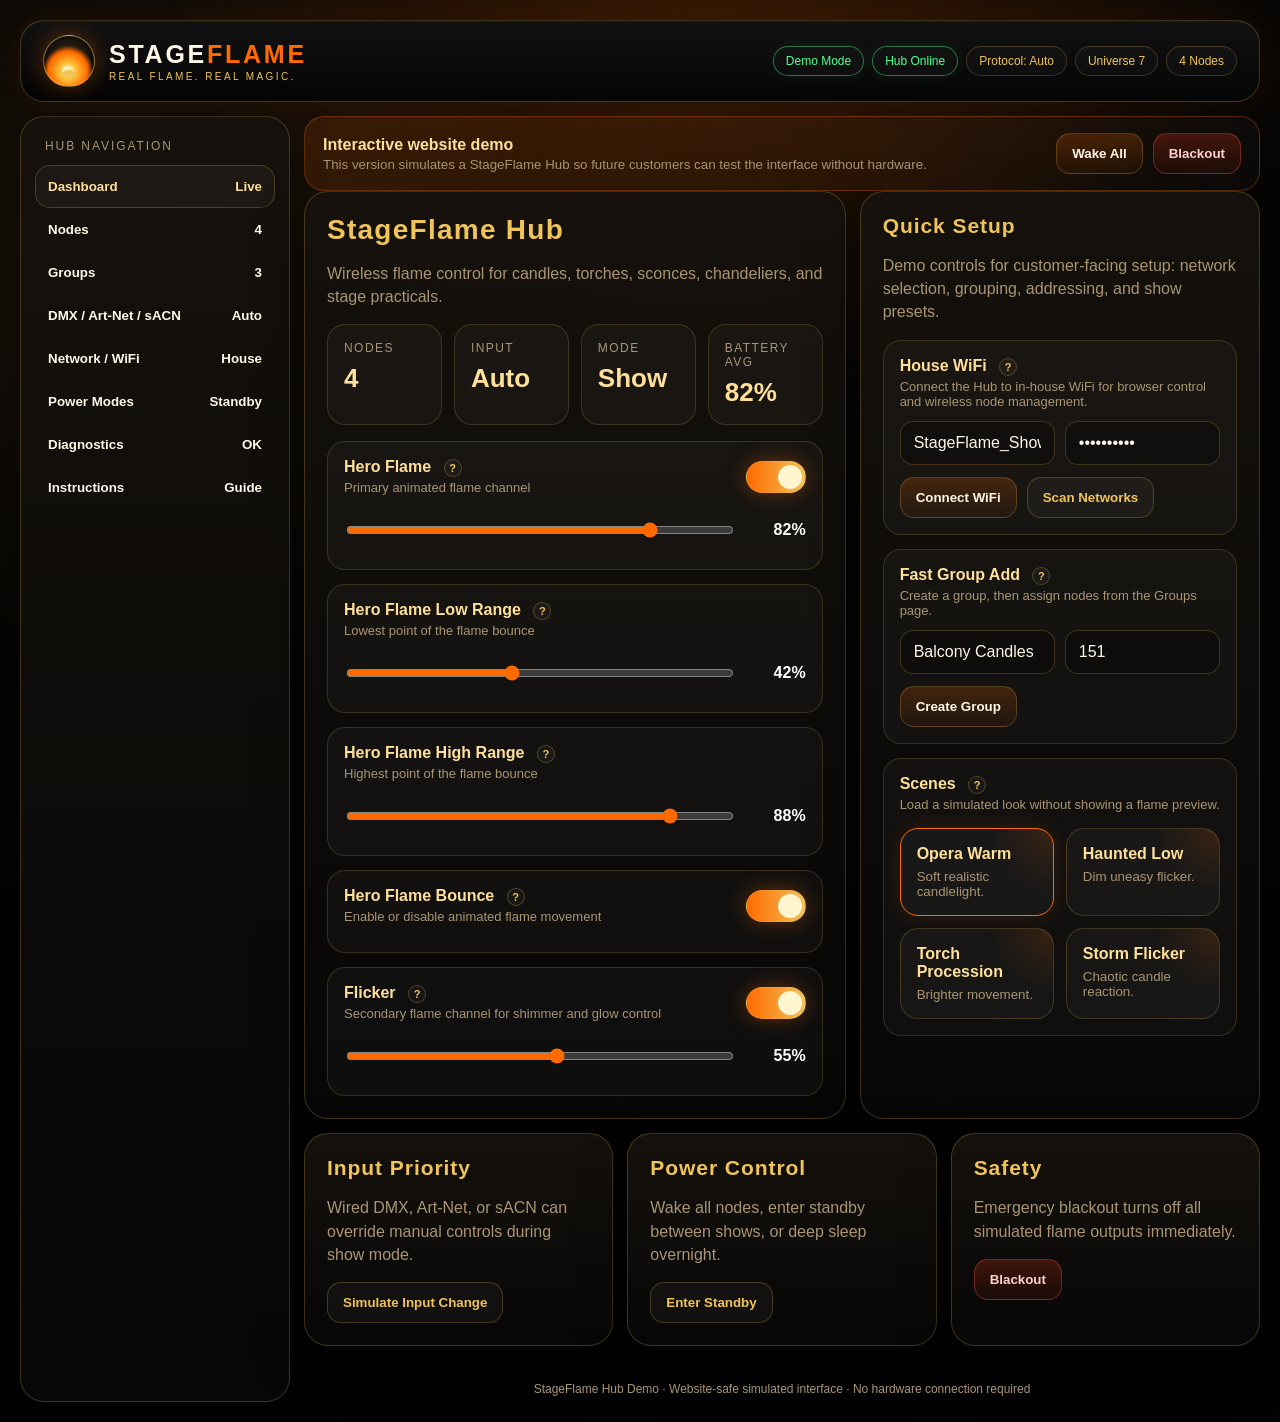
==== demohub.html @ 5acf7ec7 "Add files via upload" ====
<!DOCTYPE html>
<html lang="en">
<head>
<meta charset="UTF-8" />
<meta name="viewport" content="width=device-width, initial-scale=1.0" />
<title>StageFlame Hub Demo</title>
<style>
:root{
  --bg:#050505;
  --bg2:#0b0704;
  --panel:#11100e;
  --panel2:#18130e;
  --line:rgba(231,184,79,.24);
  --line2:rgba(255,122,24,.32);
  --gold:#f1c45a;
  --gold2:#ffe09a;
  --orange:#ff6a00;
  --orange2:#ff9b2f;
  --red:#ff3b14;
  --green:#52ff93;
  --blue:#65b9ff;
  --text:#fff7e8;
  --muted:#a99574;
  --danger:#ff5050;
  --ok:#48ff91;
}

*{box-sizing:border-box}

body{
  margin:0;
  min-height:100vh;
  background:
    radial-gradient(circle at 55% -10%, rgba(255,106,0,.22), transparent 33%),
    radial-gradient(circle at 10% 20%, rgba(255,185,70,.07), transparent 26%),
    linear-gradient(180deg,#080604,#020202 70%);
  color:var(--text);
  font-family:Inter,Segoe UI,Arial,sans-serif;
}

body:before{
  content:"";
  position:fixed;
  inset:0;
  background:
    linear-gradient(rgba(255,255,255,.018) 1px, transparent 1px),
    linear-gradient(90deg,rgba(255,255,255,.016) 1px, transparent 1px);
  background-size:46px 46px;
  mask-image:radial-gradient(circle at center,black,transparent 78%);
  pointer-events:none;
}

.app{
  position:relative;
  z-index:2;
  max-width:1580px;
  margin:auto;
  padding:20px;
}

.topbar{
  min-height:82px;
  display:flex;
  align-items:center;
  justify-content:space-between;
  gap:20px;
  padding:10px 22px;
  border:1px solid var(--line);
  border-radius:24px;
  background:linear-gradient(180deg,rgba(18,18,18,.96),rgba(5,5,5,.98));
  box-shadow:0 0 36px rgba(255,106,0,.08), inset 0 1px 0 rgba(255,255,255,.04);
  overflow:hidden;
}

.brand{
  display:flex;
  align-items:center;
  gap:14px;
  min-width:260px;
}

.logoMark{
  width:52px;
  height:52px;
  border-radius:50%;
  background:
    radial-gradient(circle at 48% 70%, #fff9c5 0 8%, #ffbf32 18%, #ff6800 45%, transparent 58%),
    radial-gradient(circle, rgba(255,180,50,.24), rgba(255,106,0,.05) 62%, transparent 66%);
  border:1px solid rgba(241,196,90,.55);
  box-shadow:0 0 22px rgba(255,106,0,.34);
  position:relative;
}

.logoMark:after{
  content:"";
  position:absolute;
  left:18px; right:18px; bottom:8px;
  height:8px;
  border-radius:50%;
  background:var(--gold);
  box-shadow:0 0 12px rgba(255,211,120,.7);
}

.brandText strong{
  font-size:25px;
  letter-spacing:.11em;
  font-weight:900;
}
.brandText strong span{color:var(--orange)}
.brandText small{
  display:block;
  margin-top:2px;
  color:var(--gold);
  letter-spacing:.24em;
  font-size:10px;
}

.pills{
  display:flex;
  flex-wrap:wrap;
  gap:8px;
  justify-content:flex-end;
}

.pill{
  padding:7px 12px;
  border:1px solid rgba(231,184,79,.22);
  border-radius:999px;
  background:rgba(255,255,255,.025);
  color:var(--gold);
  font-size:12px;
  white-space:nowrap;
}

.pill.active{
  border-color:rgba(82,255,147,.42);
  color:var(--green);
  box-shadow:0 0 16px rgba(82,255,147,.08);
}

.layout{
  margin-top:14px;
  display:grid;
  grid-template-columns: 270px 1fr;
  gap:14px;
}

.sidebar,.card{
  border:1px solid var(--line);
  background:linear-gradient(180deg,rgba(22,18,13,.94),rgba(7,7,7,.96));
  border-radius:24px;
  box-shadow:0 18px 50px rgba(0,0,0,.36);
}

.sidebar{
  padding:14px;
  min-height:calc(100vh - 130px);
}

.navTitle{
  color:var(--muted);
  font-size:12px;
  text-transform:uppercase;
  letter-spacing:.16em;
  margin:8px 10px 12px;
}

.navBtn{
  width:100%;
  display:flex;
  justify-content:space-between;
  align-items:center;
  gap:8px;
  border:1px solid transparent;
  color:var(--text);
  background:transparent;
  padding:13px 12px;
  border-radius:15px;
  cursor:pointer;
  font-weight:700;
  text-align:left;
}

.navBtn:hover,.navBtn.active{
  border-color:var(--line);
  background:rgba(255,255,255,.035);
  color:var(--gold2);
}

.navBtn span:last-child{
  color:var(--muted);
  font-size:12px;
}

.content{
  display:grid;
  gap:14px;
}

.heroGrid{
  display:grid;
  grid-template-columns:1.15fr .85fr;
  gap:14px;
}

.card{
  padding:22px;
}

.card h1,.card h2,.card h3{
  margin:0;
  color:var(--gold);
  letter-spacing:.045em;
}

.card h1{font-size:28px}
.card h2{font-size:21px}
.card p{color:var(--muted);line-height:1.45}

.demoBanner{
  display:flex;
  align-items:center;
  justify-content:space-between;
  gap:14px;
  padding:16px 18px;
  border:1px solid rgba(255,106,0,.30);
  border-radius:20px;
  background:linear-gradient(90deg,rgba(255,106,0,.13),rgba(255,255,255,.025));
}

.demoBanner strong{color:var(--gold2)}
.demoBanner small{display:block;color:var(--muted);margin-top:3px}

.btnRow{
  display:flex;
  flex-wrap:wrap;
  gap:10px;
}

button,.selectLike{
  border:1px solid var(--line);
  border-radius:14px;
  color:var(--text);
  background:linear-gradient(180deg,rgba(255,106,0,.20),rgba(255,106,0,.055));
  padding:12px 15px;
  font-weight:800;
  cursor:pointer;
}

button.secondary{
  background:rgba(255,255,255,.035);
  color:var(--gold);
}

button.danger{
  border-color:rgba(255,80,80,.35);
  color:#ffd1d1;
  background:linear-gradient(180deg,rgba(255,60,20,.22),rgba(255,60,20,.06));
}

button:hover{box-shadow:0 0 22px rgba(255,106,0,.22)}

.metrics{
  display:grid;
  grid-template-columns:repeat(4,1fr);
  gap:12px;
  margin-top:14px;
}

.metric{
  padding:16px;
  border:1px solid rgba(231,184,79,.18);
  border-radius:18px;
  background:rgba(255,255,255,.03);
}

.metric .label{
  color:var(--muted);
  font-size:12px;
  text-transform:uppercase;
  letter-spacing:.12em;
}

.metric .value{
  margin-top:8px;
  font-size:26px;
  font-weight:900;
  color:var(--gold2);
}

.controls{
  display:grid;
  gap:14px;
  margin-top:16px;
}

.control{
  padding:16px;
  border:1px solid rgba(231,184,79,.18);
  border-radius:18px;
  background:rgba(255,255,255,.032);
}

.controlHead{
  display:flex;
  align-items:center;
  justify-content:space-between;
  gap:14px;
  margin-bottom:12px;
}

.controlTitle{
  color:var(--gold2);
  font-weight:900;
}

.controlSub{
  color:var(--muted);
  font-size:13px;
  margin-top:3px;
}

.rangeLine{
  display:flex;
  align-items:center;
  gap:14px;
}

.valueBox{
  min-width:56px;
  text-align:right;
  color:white;
  font-weight:900;
}

input[type=range]{
  width:100%;
  accent-color:var(--orange);
}

input, select{
  width:100%;
  border:1px solid rgba(231,184,79,.22);
  border-radius:13px;
  background:rgba(0,0,0,.28);
  color:var(--text);
  padding:12px 13px;
  font:inherit;
  outline:none;
}

input:focus, select:focus{
  border-color:rgba(255,106,0,.55);
  box-shadow:0 0 18px rgba(255,106,0,.12);
}

.formGrid{
  display:grid;
  grid-template-columns:1fr 1fr;
  gap:10px;
}

.formGrid.three{
  grid-template-columns:1fr 1fr 1fr;
}

.compactScenes{
  grid-template-columns:1fr 1fr;
  margin-top:0;
}

.groupManage{
  display:grid;
  gap:14px;
  margin-top:16px;
}

.groupCard{
  padding:16px;
  border:1px solid rgba(231,184,79,.2);
  border-radius:18px;
  background:rgba(255,255,255,.03);
}

.groupTop{
  display:flex;
  justify-content:space-between;
  align-items:flex-start;
  gap:12px;
  margin-bottom:12px;
}

.groupTop strong{
  color:var(--gold2);
  font-size:18px;
}

.tagRow{
  display:flex;
  flex-wrap:wrap;
  gap:8px;
  margin-top:10px;
}

.tag{
  border:1px solid rgba(231,184,79,.22);
  border-radius:999px;
  color:var(--gold);
  background:rgba(255,255,255,.03);
  padding:6px 9px;
  font-size:12px;
}

.toggle{
  position:relative;
  width:60px;
  height:32px;
  flex:0 0 60px;
}

.toggle input{display:none}

.toggle span{
  position:absolute;
  inset:0;
  border-radius:999px;
  border:1px solid var(--line);
  background:#2a2118;
  cursor:pointer;
}

.toggle span:before{
  content:"";
  width:24px;
  height:24px;
  position:absolute;
  left:3px;
  top:3px;
  border-radius:50%;
  background:#7e6a4f;
  transition:.22s;
}

.toggle input:checked + span{
  background:linear-gradient(90deg,var(--orange),var(--gold));
  box-shadow:0 0 20px rgba(255,106,0,.35);
}
.toggle input:checked + span:before{
  transform:translateX(28px);
  background:#fff5cf;
}

.nodeList{
  display:grid;
  gap:12px;
  margin-top:14px;
}

.node{
  padding:15px;
  border:1px solid rgba(231,184,79,.20);
  border-radius:18px;
  background:rgba(255,255,255,.032);
}

.nodeTop{
  display:flex;
  align-items:center;
  justify-content:space-between;
  gap:10px;
  margin-bottom:12px;
}

.nodeName{font-weight:900;color:#fff4cf;font-size:18px}
.nodeStatus{color:var(--green);font-weight:800;font-size:13px}

.nodeGrid{
  display:grid;
  grid-template-columns:1fr 1fr;
  gap:12px;
  color:var(--muted);
}

.bar{
  margin-top:6px;
  height:7px;
  background:#21160e;
  border-radius:99px;
  overflow:hidden;
}

.fill{
  height:100%;
  width:var(--v);
  background:linear-gradient(90deg,var(--orange),var(--gold));
  box-shadow:0 0 14px rgba(255,106,0,.48);
}

.sectionGrid{
  display:grid;
  grid-template-columns:repeat(3,1fr);
  gap:14px;
}

.sceneGrid{
  display:grid;
  grid-template-columns:repeat(2,1fr);
  gap:12px;
  margin-top:16px;
}

.scene{
  padding:16px;
  border:1px solid rgba(231,184,79,.2);
  border-radius:18px;
  background:
    radial-gradient(circle at top right, rgba(255,106,0,.14), transparent 36%),
    rgba(255,255,255,.03);
  cursor:pointer;
}
.scene:hover,.scene.active{border-color:var(--orange);box-shadow:0 0 22px rgba(255,106,0,.13)}
.scene strong{color:var(--gold2)}
.scene small{display:block;color:var(--muted);margin-top:6px}

.protocolGrid{
  display:grid;
  grid-template-columns:repeat(3,1fr);
  gap:12px;
  margin-top:16px;
}

.protocol{
  padding:16px;
  border:1px solid rgba(231,184,79,.20);
  border-radius:18px;
  background:rgba(255,255,255,.03);
}
.protocol strong{display:block;color:var(--gold2);margin-bottom:8px}
.protocol .state{color:var(--muted)}
.protocol.active .state{color:var(--green);font-weight:900}
.protocol.active{border-color:rgba(82,255,147,.35)}

.hidden{display:none!important}

.log{
  height:190px;
  overflow:auto;
  padding:14px;
  border-radius:16px;
  border:1px solid rgba(231,184,79,.16);
  background:#050505;
  color:#d7c19a;
  font-family:ui-monospace,SFMono-Regular,Menlo,monospace;
  font-size:12px;
  line-height:1.55;
}

.flamePreview{
  min-height:240px;
  display:grid;
  place-items:center;
  position:relative;
  overflow:hidden;
  border-radius:20px;
  border:1px solid rgba(231,184,79,.18);
  background:
    radial-gradient(circle at center, rgba(255,106,0,.16), transparent 35%),
    linear-gradient(180deg,rgba(255,255,255,.035),rgba(0,0,0,.18));
}

.flame{
  width:72px;
  height:122px;
  border-radius:62% 62% 55% 55%;
  background:
    radial-gradient(circle at 52% 68%, #fffbd1 0 10%, #ffd64d 21%, #ff801a 48%, #bd1700 70%, transparent 72%);
  filter:drop-shadow(0 0 30px rgba(255,106,0,.75));
  animation:flame 1.7s infinite ease-in-out;
  transform-origin:bottom center;
}

.flame:after{
  content:"";
  position:absolute;
  width:160px;
  height:160px;
  border-radius:50%;
  background:radial-gradient(circle, rgba(255,106,0,.23), transparent 62%);
  transform:translate(-44px,28px);
  z-index:-1;
}

@keyframes flame{
  0%,100%{transform:scale(.92,1) rotate(-2deg);opacity:.82}
  45%{transform:scale(1.05,1.18) rotate(2deg);opacity:1}
  70%{transform:scale(.96,1.05) rotate(-1deg);opacity:.9}
}

.footerNote{
  text-align:center;
  color:var(--muted);
  font-size:12px;
  padding:22px 0 6px;
}


.helpTip{
  position:relative;
  cursor:help;
}

.tooltip{
  position:absolute;
  left:0;
  top:125%;
  min-width:240px;
  max-width:320px;
  padding:12px 14px;
  border-radius:14px;
  border:1px solid rgba(231,184,79,.22);
  background:rgba(8,8,8,.96);
  color:var(--text);
  font-size:13px;
  line-height:1.45;
  box-shadow:0 12px 40px rgba(0,0,0,.42);
  opacity:0;
  pointer-events:none;
  transform:translateY(4px);
  transition:.22s;
  z-index:999;
}

.helpTip.show .tooltip{
  opacity:1;
  transform:translateY(0);
}

.navBtn .tooltip{
  left:calc(100% + 10px);
  top:0;
}

.pills .tooltip,
.protocolGrid .protocol:nth-child(3) .tooltip,
.sectionGrid .card:nth-child(3) .tooltip{
  left:auto;
  right:0;
}

.helpWrap{
  position:relative;
  display:flex;
  align-items:center;
  gap:8px;
}

.helpWrap select,
.helpWrap input{
  flex:1;
}

.inlineHelp{
  flex:0 0 auto;
}

.helpIcon{
  display:inline-flex;
  align-items:center;
  justify-content:center;
  width:18px;
  height:18px;
  margin-left:8px;
  border-radius:50%;
  border:1px solid rgba(231,184,79,.28);
  color:var(--gold);
  font-size:11px;
  font-weight:900;
  background:rgba(255,255,255,.03);
}


@media(max-width:1050px){
  .layout{grid-template-columns:1fr}
  .sidebar{min-height:auto}
  .heroGrid,.sectionGrid,.protocolGrid{grid-template-columns:1fr}
  .metrics{grid-template-columns:repeat(2,1fr)}
  .topbar{align-items:flex-start;flex-direction:column}
  .pills{justify-content:flex-start}
}

@media(max-width:620px){
  .app{padding:12px}
  .metrics,.nodeGrid,.sceneGrid,.formGrid,.formGrid.three{grid-template-columns:1fr}
  .brandText strong{font-size:18px}
}
</style>
</head>
<body>
<div class="app">
  <header class="topbar">
    <div class="brand">
      <div class="logoMark"></div>
      <div class="brandText">
        <strong>STAGE<span>FLAME</span></strong>
        <small>REAL FLAME. REAL MAGIC.</small>
      </div>
    </div>
    <div class="pills">
      <div class="pill active">Demo Mode</div>
      <div class="pill active">Hub Online</div>
      <div class="pill" id="protoPill">Protocol: Auto</div>
      <div class="pill">Universe 7</div>
      <div class="pill">4 Nodes</div>
    </div>
  </header>

  <div class="layout">
    <aside class="sidebar">
      <div class="navTitle">Hub Navigation</div>
      <button class="navBtn active helpTip" data-page="dashboard"><span>Dashboard</span><span>Live</span><span class="tooltip">Main operating screen for live control, scenes, quick setup, node status, and blackout.</span></button>
      <button class="navBtn helpTip" data-page="nodes"><span>Nodes</span><span>4</span><span class="tooltip">View each connected fixture, check battery and signal, assign groups, set addresses, identify, or rename fixtures.</span></button>
      <button class="navBtn helpTip" data-page="groups"><span>Groups</span><span>3</span><span class="tooltip">Create fixture groups, assign fixtures, choose addressing modes, and set group start addresses.</span></button>
      <button class="navBtn helpTip" data-page="protocols"><span>DMX / Art-Net / sACN</span><span>Auto</span><span class="tooltip">Configure lighting input, universe, protocol behavior, and addressing source.</span></button>
      <button class="navBtn helpTip" data-page="network"><span>Network / WiFi</span><span>House</span><span class="tooltip">Connect the Hub to venue WiFi or view the local dashboard access address.</span></button>
      <button class="navBtn helpTip" data-page="power"><span>Power Modes</span><span>Standby</span><span class="tooltip">Choose Show, Standby, Deep Sleep, or Rehearsal mode for runtime and operating behavior.</span></button>
      <button class="navBtn helpTip" data-page="diagnostics"><span>Diagnostics</span><span>OK</span><span class="tooltip">Review system messages, connection events, settings changes, and simulated Hub activity.</span></button>
      <button class="navBtn helpTip" data-page="instructions"><span>Instructions</span><span>Guide</span><span class="tooltip">Open the customer quick guide for basic operation and setup workflow.</span></button>
    </aside>

    <main class="content">

      <section id="dashboard" class="page">
        <div class="demoBanner">
          <div>
            <strong>Interactive website demo</strong>
            <small>This version simulates a StageFlame Hub so future customers can test the interface without hardware.</small>
          </div>
          <div class="btnRow">
            <span class="helpTip"><button id="wakeAll">Wake All</button><span class="tooltip">Wakes connected fixtures and returns them to active control mode.</span></span>
            <span class="helpTip"><button class="danger" id="blackout">Blackout</button><span class="tooltip">Immediately turns all flame outputs off.</span></span>
          </div>
        </div>

        <div class="heroGrid">
          <div class="card">
            <h1>StageFlame Hub</h1>
            <p>Wireless flame control for candles, torches, sconces, chandeliers, and stage practicals.</p>

            <div class="metrics">
              <div class="metric"><div class="label">Nodes</div><div class="value">4</div></div>
              <div class="metric"><div class="label">Input</div><div class="value" id="metricInput">Auto</div></div>
              <div class="metric"><div class="label">Mode</div><div class="value" id="metricMode">Show</div></div>
              <div class="metric"><div class="label">Battery Avg</div><div class="value" id="batteryAvg">82%</div></div>
            </div>

            <div class="controls">
              <div class="control">
                <div class="controlHead">
                  <div><div class="controlTitle">Hero Flame <span class="helpTip"><span class="helpIcon">?</span><span class="tooltip">Controls the main visible flame output. Use this for the primary candle, torch, or practical flame level.</span></span></div><div class="controlSub">Primary animated flame channel</div></div>
                  <label class="toggle"><input id="pin5On" type="checkbox" checked><span></span></label>
                </div>
                <div class="rangeLine"><input id="heroMaster" type="range" min="0" max="100" value="82"><div class="valueBox" id="heroMasterVal">82%</div></div>
              </div>

              <div class="control">
                <div class="controlHead">
                  <div><div class="controlTitle">Hero Flame Low Range <span class="helpTip"><span class="helpIcon">?</span><span class="tooltip">Sets the lowest brightness the Hero Flame will dip to while bounce is enabled.</span></span></div><div class="controlSub">Lowest point of the flame bounce</div></div>
                </div>
                <div class="rangeLine"><input id="heroLow" type="range" min="0" max="100" value="42"><div class="valueBox" id="heroLowVal">42%</div></div>
              </div>

              <div class="control">
                <div class="controlHead">
                  <div><div class="controlTitle">Hero Flame High Range <span class="helpTip"><span class="helpIcon">?</span><span class="tooltip">Sets the brightest point the Hero Flame can reach while bounce is enabled.</span></span></div><div class="controlSub">Highest point of the flame bounce</div></div>
                </div>
                <div class="rangeLine"><input id="heroHigh" type="range" min="0" max="100" value="88"><div class="valueBox" id="heroHighVal">88%</div></div>
              </div>

              <div class="control">
                <div class="controlHead">
                  <div>
                    <div class="controlTitle">Hero Flame Bounce <span class="helpTip"><span class="helpIcon">?</span><span class="tooltip">Turns the natural rising and falling flame motion on or off. Off gives a steady Hero Flame level.</span></span></div>
                    <div class="controlSub">Enable or disable animated flame movement</div>
                  </div>
                  <label class="toggle">
                    <input id="heroBounce" type="checkbox" checked>
                    <span></span>
                  </label>
                </div>
              </div>

              <div class="control">
                <div class="controlHead">
                  <div><div class="controlTitle">Flicker <span class="helpTip"><span class="helpIcon">?</span><span class="tooltip">Controls the secondary shimmer/glow channel. Use it to add fullness or subtle flame detail.</span></span></div><div class="controlSub">Secondary flame channel for shimmer and glow control</div></div>
                  <label class="toggle"><input id="pin7On" type="checkbox" checked><span></span></label>
                </div>
                <div class="rangeLine"><input id="pin7" type="range" min="0" max="100" value="55"><div class="valueBox" id="pin7Val">55%</div></div>
              </div>
            </div>
          </div>

          <div class="card">
            <h2>Quick Setup</h2>
            <p>Demo controls for customer-facing setup: network selection, grouping, addressing, and show presets.</p>

            <div class="controls">
              <div class="control">
                <div class="controlHead">
                  <div><div class="controlTitle">House WiFi <span class="helpTip"><span class="helpIcon">?</span><span class="tooltip">Enter the venue WiFi so phones, tablets, or computers on that network can open the Hub dashboard.</span></span></div><div class="controlSub">Connect the Hub to in-house WiFi for browser control and wireless node management.</div></div>
                </div>
                <div class="formGrid">
                  <span class="helpTip"><input id="wifiSsidQuick" placeholder="Network name / SSID" value="StageFlame_ShowNet"><span class="tooltip">Name of the WiFi network the Hub should join.</span></span>
                  <span class="helpTip"><input id="wifiPassQuick" placeholder="Password" type="password" value="stageflame"><span class="tooltip">Password for the selected WiFi network. This demo does not actually store credentials.</span></span>
                </div>
                <div class="btnRow" style="margin-top:12px">
                  <span class="helpTip"><button onclick="connectWifiQuick()">Connect WiFi</button><span class="tooltip">Connects the Hub to the entered venue or house WiFi network.</span></span>
                  <span class="helpTip"><button class="secondary" onclick="scanWifi()">Scan Networks</button><span class="tooltip">Searches for available WiFi networks near the Hub.</span></span>
                </div>
              </div>

              <div class="control">
                <div class="controlHead">
                  <div><div class="controlTitle">Fast Group Add <span class="helpTip"><span class="helpIcon">?</span><span class="tooltip">Quickly creates a new fixture group from the dashboard. Use Groups & Addressing later to add fixtures and refine settings.</span></span></div><div class="controlSub">Create a group, then assign nodes from the Groups page.</div></div>
                </div>
                <div class="formGrid">
                  <span class="helpTip"><input id="quickGroupName" placeholder="Group name" value="Balcony Candles"><span class="tooltip">Name for the new fixture group, such as Chandelier A, Balcony Rail, or Table Candles.</span></span>
                  <span class="helpTip"><input id="quickGroupStart" placeholder="DMX start address" type="number" value="151"><span class="tooltip">First lighting address assigned to this group.</span></span>
                </div>
                <span class="helpTip"><button style="margin-top:12px" onclick="quickCreateGroup()">Create Group</button><span class="tooltip">Creates a new fixture group using the name and DMX start address entered above.</span></span>
              </div>

              <div class="control">
                <div class="controlHead">
                  <div><div class="controlTitle">Scenes <span class="helpTip"><span class="helpIcon">?</span><span class="tooltip">Scenes are saved looks that quickly change flame behavior for different moods or production needs.</span></span></div><div class="controlSub">Load a simulated look without showing a flame preview.</div></div>
                </div>
                <div class="sceneGrid compactScenes">
                  <div class="scene active helpTip" data-scene="Opera Warm"><strong>Opera Warm</strong><small>Soft realistic candlelight.</small><span class="tooltip">Loads a warm, subtle candle look suited for theatre, opera, church scenes, and classical interiors.</span></div>
                  <div class="scene helpTip" data-scene="Haunted Low"><strong>Haunted Low</strong><small>Dim uneasy flicker.</small><span class="tooltip">Loads a low, moody look for haunted scenes, crypts, mansions, and suspenseful lighting.</span></div>
                  <div class="scene helpTip" data-scene="Torch Procession"><strong>Torch Procession</strong><small>Brighter movement.</small><span class="tooltip">Loads a brighter, more active look intended for handheld torches or processional effects.</span></div>
                  <div class="scene helpTip" data-scene="Storm Flicker"><strong>Storm Flicker</strong><small>Chaotic candle reaction.</small><span class="tooltip">Loads a more unstable look for storm, wind, or supernatural disturbance moments.</span></div>
                </div>
              </div>
            </div>
          </div>
        </div>

        <div class="sectionGrid" style="margin-top:14px">
          <div class="card"><h2>Input Priority</h2><p>Wired DMX, Art-Net, or sACN can override manual controls during show mode.</p><span class="helpTip"><button class="secondary" onclick="demoProtocol()">Simulate Input Change</button><span class="tooltip">Cycles the demo through input sources so you can see how the Hub displays active lighting control.</span></span></div>
          <div class="card"><h2>Power Control</h2><p>Wake all nodes, enter standby between shows, or deep sleep overnight.</p><span class="helpTip"><button class="secondary" onclick="setMode('Standby')">Enter Standby</button><span class="tooltip">Places fixtures into a lower-power state between performances while keeping them ready to wake.</span></span></div>
          <div class="card"><h2>Safety</h2><p>Emergency blackout turns off all simulated flame outputs immediately.</p><span class="helpTip"><button class="danger" onclick="blackoutNow()">Blackout</button><span class="tooltip">Immediately turns all flame outputs off.</span></span></div>
        </div>
      </section>

      <section id="nodes" class="page hidden">
        <div class="card">
          <h1>Connected Nodes</h1>
          <p>Simulated wireless StageFlame nodes automatically appear when connected to the hub.</p>
          <div class="nodeList" id="nodeList"></div>
        </div>
      </section>

      <section id="groups" class="page hidden">
        <div class="card">
          <h1>Groups & Addressing</h1>
          <p>Create groups, assign nodes, choose addressing mode, and set DMX start addresses.</p>

          <div class="control">
            <div class="controlHead">
              <div>
                <div class="controlTitle">Create New Group</div>
                <div class="controlSub">Example: Chandelier A, Torches, Table Candles, Stage Left, Balcony Rail.</div>
              </div>
            </div>
            <div class="formGrid three">
              <span class="helpTip"><input id="newGroupName" placeholder="Group name"><span class="tooltip">Enter a customer-friendly group name, such as Chandelier A, Torches, or Stage Left.</span></span>
              <span class="helpTip"><input id="newGroupStart" type="number" min="1" max="512" placeholder="DMX start"><span class="tooltip">First control address assigned to this group.</span></span>
              <div class="helpWrap">
                <select id="newGroupMode">
                  <option>2-Channel Basic</option>
                  <option>5-Channel Extended</option>
                  <option>Group Master</option>
                </select>
                <span class="helpTip inlineHelp"><span class="helpIcon">?</span><span class="tooltip">Choose how the group listens to lighting control. Basic uses fewer channels, Extended gives more flame shaping control, and Group Master controls the whole group together.</span></span>
              </div>
            </div>
            <span class="helpTip"><button style="margin-top:12px" onclick="createGroupFromForm()">Add Group</button><span class="tooltip">Adds this group to the Hub so fixtures can be assigned to it.</span></span>
          </div>

          <div class="groupManage" id="groupManage"></div>
        </div>
      </section>

      <section id="protocols" class="page hidden">
        <div class="card">
          <h1>DMX / Art-Net / sACN</h1>
          <p>The real hub can accept wired 5-pin DMX input, Ethernet Art-Net, Ethernet sACN, or WiFi network input.</p>

          <div class="protocolGrid">
            <div class="protocol active helpTip"><strong>Wired DMX</strong><div class="state">Active Signal</div><p>5-pin DMX IN with DMX THRU.</p><span class="tooltip">Uses a physical lighting cable from the console or DMX network. THRU passes signal to other fixtures.</span></div>
            <div class="protocol helpTip"><strong>Art-Net</strong><div class="state">Listening</div><p>Universe 7 over Ethernet or WiFi.</p><span class="tooltip">Receives Art-Net control over the network from a console, media server, or show controller.</span></div>
            <div class="protocol helpTip"><strong>sACN / E1.31</strong><div class="state">Listening</div><p>Multicast or unicast input.</p><span class="tooltip">Receives sACN/E1.31 control over the network, commonly used by modern lighting consoles.</span></div>
          </div>

          <div class="controls">
            <div class="control">
              <div class="controlHead">
                <div>
                  <div class="controlTitle">Input Mode <span class="helpTip"><span class="helpIcon">?</span><span class="tooltip">Auto Detect chooses the active lighting source automatically. Manual modes can lock the Hub to a specific input.</span></span></div>
                  <div class="controlSub">Auto Detect, DMX, Art-Net, or sACN</div>
                </div>
                <div class="selectLike">Auto Detect</div>
              </div>
            </div>

            <div class="control">
              <div class="controlHead">
                <div>
                  <div class="controlTitle">Universe <span class="helpTip"><span class="helpIcon">?</span><span class="tooltip">The lighting universe is the control network number the Hub listens to. It must match the console output.</span></span></div>
                  <div class="controlSub">Primary lighting universe</div>
                </div>
              </div>

              <div class="formGrid">
                <span class="helpTip"><input id="universeInput" type="number" min="1" max="63999" value="7"><span class="tooltip">Enter the desired universe number. Typical DMX universe addressing uses 1–512 channels per universe.</span></span>
                <span class="helpTip"><button onclick="setUniverse()">Apply Universe</button><span class="tooltip">Sets the lighting universe the Hub listens to for DMX, Art-Net, or sACN control.</span></span>
              </div>
            </div>

            <div class="control">
              <div class="controlHead">
                <div>
                  <div class="controlTitle">DMX Addressing <span class="helpTip"><span class="helpIcon">?</span><span class="tooltip">Choose whether fixtures respond individually or as groups from shared control addresses.</span></span></div>
                  <div class="controlSub">Group or individual node addressing</div>
                </div>
                <div class="selectLike">Individual</div>
              </div>
            </div>
          </div>
        </div>
      </section>

      <section id="network" class="page hidden">
        <div class="card">
          <h1>Network / WiFi Setup</h1>
          <p>Demo page for connecting the StageFlame Hub to the venue or in-house WiFi network.</p>

          <div class="sectionGrid">
            <div class="card">
              <h2>Current Network</h2>
              <p><strong>SSID:</strong> <span id="currentSsid">StageFlame_ShowNet</span></p>
              <p><strong>IP Address:</strong> 192.168.1.122</p>
              <p><strong>Signal:</strong> -48 dBm</p>
            </div>

            <div class="card">
              <h2>Connect to WiFi</h2>
              <div class="controls">
                <span class="helpTip"><input id="wifiSsid" placeholder="House WiFi SSID" value="Theatre_WiFi"><span class="tooltip">Name of the venue or house WiFi network.</span></span>
                <span class="helpTip"><input id="wifiPass" placeholder="WiFi Password" type="password"><span class="tooltip">Password for the selected venue WiFi network.</span></span>
                <span class="helpTip"><button onclick="connectWifi()">Connect</button><span class="tooltip">Saves the entered WiFi network and connects the Hub to it.</span></span>
              </div>
            </div>

            <div class="card">
              <h2>Hub Access</h2>
              <p>Local dashboard address:</p>
              <p><strong>http://stageflame-hub.local</strong></p>
              <p>Fallback AP:</p>
              <p><strong>StageFlame_Setup</strong></p>
            </div>
          </div>

          <div class="card" style="margin-top:14px">
            <h2>Detected Networks</h2>
            <div class="nodeList" id="wifiList"></div>
          </div>
        </div>
      </section>

      <section id="power" class="page hidden">
        <div class="card">
          <h1>Power Modes</h1>
          <p>Reduce battery use between shows without losing professional show control.</p>
          <div class="sceneGrid">
            <div class="scene active" onclick="setMode('Show')"><strong>Show Mode</strong><span class="helpTip"><span class="helpIcon">?</span><span class="tooltip">Show Mode is intended for live performances and active operation. All fixtures respond at full speed and external lighting control takes priority.</span></span><small>Full response, DMX priority, live flame output.</small></div>
            <div class="scene" onclick="setMode('Standby')"><strong>Standby</strong><span class="helpTip"><span class="helpIcon">?</span><span class="tooltip">Standby Mode reduces power consumption between performances while keeping fixtures connected and ready to wake quickly.</span></span><small>LEDs off or ember low, slower heartbeat.</small></div>
            <div class="scene" onclick="setMode('Deep Sleep')"><strong>Deep Sleep</strong><span class="helpTip"><span class="helpIcon">?</span><span class="tooltip">Deep Sleep is intended for overnight shutdown, storage, and transport. Wireless communication is minimized for maximum battery life.</span></span><small>Overnight / storage mode, lowest battery use.</small></div>
            <div class="scene" onclick="setMode('Rehearsal')"><strong>Rehearsal</strong><span class="helpTip"><span class="helpIcon">?</span><span class="tooltip">Rehearsal Mode allows manual adjustment and testing without requiring live console input.</span></span><small>Manual controls unlocked for setup and testing.</small></div>
          </div>
        </div>
      </section>

      <section id="diagnostics" class="page hidden">
        <div class="card">
          <h1>Diagnostics <span class="helpTip"><span class="helpIcon">?</span><span class="tooltip">Diagnostics show connection events, fixture activity, network changes, and system messages for troubleshooting.</span></span></h1>
          <p>Simulated system log and health reporting.</p>
          <div class="log" id="log"></div>
        </div>
      </section>

      
      <section id="instructions" class="page hidden">
        <div class="card">
          <h1>StageFlame Hub Instructions</h1>
          <p>This guide explains how to use the StageFlame Hub to manage wireless flame fixtures during setup, rehearsal, and live operation.</p>

          <div class="controls">

            <div class="control">
              <div class="controlTitle">1. Powering the System</div>
              <div class="controlSub" style="margin-top:8px">
                Power on the StageFlame Hub first, then turn on all StageFlame fixtures. 
                Connected fixtures will automatically appear in the Nodes page once detected.
              </div>
            </div>

            <div class="control">
              <div class="controlTitle">2. Connecting to WiFi</div>
              <div class="controlSub" style="margin-top:8px">
                Open the Network / WiFi page to connect the Hub to the venue or in-house wireless network. 
                Once connected, the Hub can be accessed from any device on the same network using the local dashboard address.
              </div>
            </div>

            <div class="control">
              <div class="controlTitle">3. Creating Groups</div>
              <div class="controlSub" style="margin-top:8px">
                Use the Groups page to create fixture groups such as chandeliers, torches, sconces, or table candles.
                Fixtures can be assigned to groups for synchronized control and shared addressing.
              </div>
            </div>

            <div class="control">
              <div class="controlTitle">4. Addressing Fixtures</div>
              <div class="controlSub" style="margin-top:8px">
                Fixtures may operate in individual addressing mode or group addressing mode.
                DMX start addresses can be assigned from the Nodes or Groups pages.
              </div>
            </div>

            <div class="control">
              <div class="controlTitle">Addressing Modes</div>
              <div class="controlSub" style="margin-top:8px">
                <strong>2-Channel Basic</strong> uses two control channels: Hero Flame intensity and Flicker intensity. This is best when you want simple control and want to use fewer lighting channels.<br><br>

                <strong>5-Channel Extended</strong> gives the lighting operator more creative control. In addition to Hero Flame and Flicker intensity, it allows control over Hero Flame low range, high range, and bounce behavior.<br><br>

                <strong>Group Master</strong> lets a full group of fixtures respond together from one address block. This is ideal for chandeliers, wall sconces, table candles, torch lines, and other grouped scenic elements.
              </div>
            </div>


            <div class="control">
              <div class="controlTitle">5. Hero Flame</div>
              <div class="controlSub" style="margin-top:8px">
                Hero Flame controls the primary animated flame behavior.
                Adjust intensity, low range, high range, and bounce behavior to achieve the desired flame appearance.
                Bounce may be enabled or disabled using the Hero Flame Bounce toggle.
              </div>
            </div>

            <div class="control">
              <div class="controlTitle">6. Flicker</div>
              <div class="controlSub" style="margin-top:8px">
                Flicker controls the secondary flame shimmer and dimming level.
                This channel is designed for supplemental glow and subtle movement enhancement.
              </div>
            </div>

            <div class="control">
              <div class="controlTitle">7. Input Sources</div>
              <div class="controlSub" style="margin-top:8px">
                The Hub supports wired DMX, Art-Net, and sACN input.
                Input priority can be configured from the DMX / Art-Net / sACN page.
              </div>
            </div>

            <div class="control">
              <div class="controlTitle">8. Operating Modes</div>
              <div class="controlSub" style="margin-top:8px">
                <strong>Show Mode</strong> is intended for live performances and active operation. Fixtures respond immediately and external lighting input takes priority.<br><br>

                <strong>Standby Mode</strong> reduces power consumption between shows while keeping fixtures available for quick wake and reconnection.<br><br>

                <strong>Deep Sleep Mode</strong> is intended for overnight shutdown, storage, and transportation. Battery usage is minimized and wireless activity is greatly reduced.<br><br>

                <strong>Rehearsal Mode</strong> is intended for programming, setup, and testing where manual adjustment of fixtures and scenes is preferred.
              </div>
            </div>

            <div class="control">
              <div class="controlTitle">9. Blackout</div>
              <div class="controlSub" style="margin-top:8px">
                The Blackout command immediately disables all flame outputs across connected fixtures.
              </div>
            </div>

          </div>
        </div>
      </section>


      <div class="footerNote">StageFlame Hub Demo · Website-safe simulated interface · No hardware connection required</div>
    </main>
  </div>
</div>

<script>
const nodes = [
  {name:"Candle 01", battery:91, wifi:-48, dmx:101, group:"Chandelier A", status:"Online"},
  {name:"Candle 02", battery:76, wifi:-61, dmx:103, group:"Chandelier A", status:"Online"},
  {name:"Torch 01", battery:84, wifi:-54, dmx:121, group:"Torches", status:"Online"},
  {name:"Table Candle 01", battery:77, wifi:-67, dmx:141, group:"Table Candles", status:"Online"}
];

const groups = [
  {name:"Chandelier A", start:101, mode:"2-Channel Basic", nodes:["Candle 01","Candle 02"]},
  {name:"Torches", start:121, mode:"5-Channel Extended", nodes:["Torch 01"]},
  {name:"Table Candles", start:141, mode:"Group Master", nodes:["Table Candle 01"]}
];

const wifiNetworks = [
  {ssid:"Theatre_WiFi", signal:-45, security:"WPA2"},
  {ssid:"StageFlame_ShowNet", signal:-48, security:"WPA2"},
  {ssid:"Backstage_Guest", signal:-64, security:"WPA2"},
  {ssid:"Lighting_Network", signal:-58, security:"Hidden / Manual"}
];

const log = document.getElementById("log");

function addLog(msg){
  const time = new Date().toLocaleTimeString();
  log.innerHTML = `[${time}] ${msg}<br>` + log.innerHTML;
}

function wifiPercent(dbm){
  return Math.max(12, Math.min(100, Math.round((dbm + 90) * 2.1)));
}

function renderNodes(){
  const wrap = document.getElementById("nodeList");
  if(!wrap) return;

  const groupOptions = groups.map(g => `<option>${g.name}</option>`).join("");

  wrap.innerHTML = nodes.map((n,i)=>`
    <div class="node">
      <div class="nodeTop">
        <div class="nodeName">${n.name}</div>
        <div class="nodeStatus">${n.status}</div>
      </div>
      <div class="nodeGrid">
        <div>Battery: ${n.battery}%<div class="bar"><div class="fill" style="--v:${n.battery}%"></div></div></div>
        <div>WiFi: ${n.wifi} dBm<div class="bar"><div class="fill" style="--v:${wifiPercent(n.wifi)}%"></div></div></div>
        <div>
          <label style="color:var(--muted);font-size:13px">DMX Address</label>
          <span class="helpTip"><input type="number" min="1" max="512" value="${n.dmx}" onchange="setNodeAddress(${i}, this.value)"><span class="tooltip">Sets this fixture’s first control address.</span></span>
        </div>
        <div>
          <label style="color:var(--muted);font-size:13px">Group</label>
          <span class="helpTip"><select onchange="assignNodeGroup(${i}, this.value)">
            ${groupOptions.replace(`<option>${n.group}</option>`, `<option selected>${n.group}</option>`)}
          </select><span class="tooltip">Assigns this fixture to a group so it can be controlled with related fixtures.</span></span>
        </div>
      </div>
      <div class="btnRow" style="margin-top:12px">
        <span class="helpTip"><button class="secondary" onclick="identifyNode(${i})">Identify</button><span class="tooltip">Briefly flashes or pulses the selected fixture so you can find it physically.</span></span>
        <span class="helpTip"><button class="secondary" onclick="renameNode(${i})">Rename</button><span class="tooltip">Changes the display name for this fixture inside the Hub.</span></span>
      </div>
    </div>
  `).join("");
}

function identifyNode(i){
  addLog(`Identify command sent to ${nodes[i].name}.`);
}

function renameNode(i){
  const next = prompt("Demo rename:", nodes[i].name);
  if(next){
    nodes[i].name = next;
    
const tooltipTimers = new WeakMap();

document.addEventListener('mouseover', (event) => {
  const tip = event.target.closest('.helpTip');
  if(!tip || tip.contains(event.relatedTarget)) return;

  const timer = setTimeout(() => {
    tip.classList.add('show');
  }, 2000);

  tooltipTimers.set(tip, timer);
});

document.addEventListener('mouseout', (event) => {
  const tip = event.target.closest('.helpTip');
  if(!tip || tip.contains(event.relatedTarget)) return;

  clearTimeout(tooltipTimers.get(tip));
  tip.classList.remove('show');
});


renderNodes();
    addLog(`Node renamed to ${next}.`);
  }
}

function updateSliders(){
  ["heroMaster","heroLow","heroHigh","pin7"].forEach(id=>{
    const el = document.getElementById(id);
    const val = document.getElementById(id+"Val");
    if(el && val) val.textContent = el.value + "%";
  });
}

function setScene(name){
  document.querySelectorAll(".scene").forEach(s=>s.classList.remove("active"));
  document.querySelectorAll(`[data-scene="${name}"]`).forEach(s=>s.classList.add("active"));

  const presets = {
    "Opera Warm":[82,42,88,55],
    "Haunted Low":[34,12,48,22],
    "Torch Procession":[95,55,100,70],
    "Storm Flicker":[72,10,100,45]
  };
  const p = presets[name] || presets["Opera Warm"];
  ["heroMaster","heroLow","heroHigh","pin7"].forEach((id,i)=>document.getElementById(id).value = p[i]);
  updateSliders();
  addLog(`Scene loaded: ${name}.`);
}

function setMode(mode){
  document.getElementById("metricMode").textContent = mode;
  addLog(`Power mode changed to ${mode}.`);
}

function modeHelp(mode){
  if(mode === "2-Channel Basic"){
    return "2-Channel Basic uses two control channels: Hero Flame intensity and Flicker intensity. Best for simple setups and conserving DMX channels.";
  }
  if(mode === "5-Channel Extended"){
    return "5-Channel Extended gives more control: Hero Flame intensity, Flicker intensity, Hero low range, Hero high range, and Hero bounce speed/behavior.";
  }
  if(mode === "Group Master"){
    return "Group Master lets one address block control every fixture in the group together. Best for chandeliers, table groups, sconces, or matching looks.";
  }
  return "Select how this fixture or group responds to lighting control.";
}

function renderGroups(){
  const wrap = document.getElementById("groupManage");
  if(!wrap) return;

  const nodeOptions = nodes.map(n => `<option>${n.name}</option>`).join("");

  wrap.innerHTML = groups.map((g,i)=>`
    <div class="groupCard">
      <div class="groupTop">
        <div>
          <strong>${g.name}</strong>
          <div class="controlSub">DMX Start ${g.start} · ${g.mode}</div>
          <div class="tagRow">${g.nodes.map(n=>`<span class="tag">${n}</span>`).join("") || `<span class="tag">No nodes assigned</span>`}</div>
        </div>
        <span class="helpTip">
          <button class="secondary" onclick="deleteGroup(${i})">Delete</button>
          <span class="tooltip">Removes this group from the Hub. Fixtures are not deleted; they become unassigned until added to another group.</span>
        </span>
      </div>
      <div class="formGrid three">
        <span class="helpTip"><input value="${g.name}" onchange="updateGroupName(${i}, this.value)"><span class="tooltip">Renames this group in the Hub.</span></span>
        <span class="helpTip"><input type="number" min="1" max="512" value="${g.start}" onchange="updateGroupStart(${i}, this.value)"><span class="tooltip">Changes the first lighting address used by this group.</span></span>
        <div class="helpWrap">
          <select onchange="updateGroupMode(${i}, this.value)">
            <option ${g.mode==="2-Channel Basic"?"selected":""}>2-Channel Basic</option>
            <option ${g.mode==="5-Channel Extended"?"selected":""}>5-Channel Extended</option>
            <option ${g.mode==="Group Master"?"selected":""}>Group Master</option>
          </select>
          <span class="helpTip inlineHelp"><span class="helpIcon">?</span><span class="tooltip">${modeHelp(g.mode)}</span></span>
        </div>
      </div>
      <div class="formGrid" style="margin-top:10px">
        <span class="helpTip"><select id="addNode-${i}">${nodeOptions}</select><span class="tooltip">Select the fixture you want to add to this group.</span></span>
        <span class="helpTip">
          <button onclick="addNodeToGroup(${i})">Add Node to Group</button>
          <span class="tooltip">Assigns the selected fixture to this group so it follows this group’s addressing and control settings.</span>
        </span>
      </div>
    </div>
  `).join("");
}

function createGroup(name, start, mode="2-Channel Basic"){
  if(!name) return;
  groups.push({name, start:Number(start)||1, mode, nodes:[]});
  renderGroups();
  
const tooltipTimers = new WeakMap();

document.addEventListener('mouseover', (event) => {
  const tip = event.target.closest('.helpTip');
  if(!tip || tip.contains(event.relatedTarget)) return;

  const timer = setTimeout(() => {
    tip.classList.add('show');
  }, 2000);

  tooltipTimers.set(tip, timer);
});

document.addEventListener('mouseout', (event) => {
  const tip = event.target.closest('.helpTip');
  if(!tip || tip.contains(event.relatedTarget)) return;

  clearTimeout(tooltipTimers.get(tip));
  tip.classList.remove('show');
});


renderNodes();
  addLog(`Group created: ${name}, DMX start ${start}.`);
}

function createGroupFromForm(){
  createGroup(
    document.getElementById("newGroupName").value,
    document.getElementById("newGroupStart").value,
    document.getElementById("newGroupMode").value
  );
}

function quickCreateGroup(){
  createGroup(
    document.getElementById("quickGroupName").value,
    document.getElementById("quickGroupStart").value,
    "2-Channel Basic"
  );
}

function addNodeToGroup(groupIndex){
  const nodeName = document.getElementById(`addNode-${groupIndex}`).value;
  const g = groups[groupIndex];
  if(!g.nodes.includes(nodeName)) g.nodes.push(nodeName);

  const node = nodes.find(n => n.name === nodeName);
  if(node) node.group = g.name;

  renderGroups();
  
const tooltipTimers = new WeakMap();

document.addEventListener('mouseover', (event) => {
  const tip = event.target.closest('.helpTip');
  if(!tip || tip.contains(event.relatedTarget)) return;

  const timer = setTimeout(() => {
    tip.classList.add('show');
  }, 2000);

  tooltipTimers.set(tip, timer);
});

document.addEventListener('mouseout', (event) => {
  const tip = event.target.closest('.helpTip');
  if(!tip || tip.contains(event.relatedTarget)) return;

  clearTimeout(tooltipTimers.get(tip));
  tip.classList.remove('show');
});


renderNodes();
  addLog(`${nodeName} added to ${g.name}.`);
}

function assignNodeGroup(nodeIndex, groupName){
  const node = nodes[nodeIndex];
  groups.forEach(g => g.nodes = g.nodes.filter(n => n !== node.name));
  const g = groups.find(g => g.name === groupName);
  if(g && !g.nodes.includes(node.name)) g.nodes.push(node.name);
  node.group = groupName;
  renderGroups();
  addLog(`${node.name} assigned to ${groupName}.`);
}

function setNodeAddress(nodeIndex, value){
  nodes[nodeIndex].dmx = Number(value);
  addLog(`${nodes[nodeIndex].name} DMX address set to ${value}.`);
}

function updateGroupName(i, value){
  const old = groups[i].name;
  groups[i].name = value;
  nodes.forEach(n => { if(n.group === old) n.group = value; });
  renderGroups();
  
const tooltipTimers = new WeakMap();

document.addEventListener('mouseover', (event) => {
  const tip = event.target.closest('.helpTip');
  if(!tip || tip.contains(event.relatedTarget)) return;

  const timer = setTimeout(() => {
    tip.classList.add('show');
  }, 2000);

  tooltipTimers.set(tip, timer);
});

document.addEventListener('mouseout', (event) => {
  const tip = event.target.closest('.helpTip');
  if(!tip || tip.contains(event.relatedTarget)) return;

  clearTimeout(tooltipTimers.get(tip));
  tip.classList.remove('show');
});


renderNodes();
}

function updateGroupStart(i, value){
  groups[i].start = Number(value);
  addLog(`${groups[i].name} DMX start changed to ${value}.`);
}

function updateGroupMode(i, value){
  groups[i].mode = value;
  addLog(`${groups[i].name} mode changed to ${value}.`);
}

function deleteGroup(i){
  const name = groups[i].name;
  groups.splice(i,1);
  nodes.forEach(n => { if(n.group === name) n.group = "Unassigned"; });
  renderGroups();
  
const tooltipTimers = new WeakMap();

document.addEventListener('mouseover', (event) => {
  const tip = event.target.closest('.helpTip');
  if(!tip || tip.contains(event.relatedTarget)) return;

  const timer = setTimeout(() => {
    tip.classList.add('show');
  }, 2000);

  tooltipTimers.set(tip, timer);
});

document.addEventListener('mouseout', (event) => {
  const tip = event.target.closest('.helpTip');
  if(!tip || tip.contains(event.relatedTarget)) return;

  clearTimeout(tooltipTimers.get(tip));
  tip.classList.remove('show');
});


renderNodes();
  addLog(`Group deleted: ${name}.`);
}

function renderWifi(){
  const wrap = document.getElementById("wifiList");
  if(!wrap) return;
  wrap.innerHTML = wifiNetworks.map(w=>`
    <div class="node">
      <div class="nodeTop">
        <div class="nodeName">${w.ssid}</div>
        <div class="nodeStatus">${w.security}</div>
      </div>
      <div class="nodeGrid">
        <div>Signal: ${w.signal} dBm<div class="bar"><div class="fill" style="--v:${wifiPercent(w.signal)}%"></div></div></div>
        <div><span class="helpTip"><button class="secondary" onclick="chooseWifi('${w.ssid}')">Use Network</button><span class="tooltip">Copies this network name into the WiFi connection field.</span></span></div>
      </div>
    </div>
  `).join("");
}

function chooseWifi(ssid){
  document.getElementById("wifiSsid").value = ssid;
  document.getElementById("wifiSsidQuick").value = ssid;
  addLog(`Selected WiFi network: ${ssid}.`);
}

function connectWifi(){
  const ssid = document.getElementById("wifiSsid").value;
  document.getElementById("currentSsid").textContent = ssid;
  addLog(`Demo WiFi connected to ${ssid}.`);
}

function connectWifiQuick(){
  const ssid = document.getElementById("wifiSsidQuick").value;
  const current = document.getElementById("currentSsid");
  if(current) current.textContent = ssid;
  addLog(`Demo WiFi connected to ${ssid}.`);
}

function scanWifi(){
  renderWifi();
  addLog("WiFi scan complete: 4 demo networks found.");
}

function blackoutNow(){
  document.getElementById("heroMaster").value = 0;
  document.getElementById("pin7").value = 0;
  updateSliders();
  addLog("Blackout activated: all flame outputs set to 0%.");
}

function setUniverse(){
  const universe = document.getElementById("universeInput").value;
  document.querySelectorAll(".pill").forEach(p => {
    if(p.textContent.includes("Universe")){
      p.textContent = "Universe " + universe;
    }
  });
  addLog(`Universe changed to ${universe}.`);
}


function demoProtocol(){
  const list = ["Wired DMX","Art-Net","sACN","Auto"];
  const current = document.getElementById("metricInput").textContent;
  const next = list[(list.indexOf(current)+1) % list.length] || "Wired DMX";
  document.getElementById("metricInput").textContent = next;
  document.getElementById("protoPill").textContent = "Protocol: " + next;
  addLog(`Input source simulated: ${next}.`);
}

document.querySelectorAll(".navBtn").forEach(btn=>{
  btn.addEventListener("click",()=>{
    document.querySelectorAll(".navBtn").forEach(b=>b.classList.remove("active"));
    btn.classList.add("active");
    document.querySelectorAll(".page").forEach(p=>p.classList.add("hidden"));
    document.getElementById(btn.dataset.page).classList.remove("hidden");
  });
});

document.querySelectorAll("input[type=range], input[type=checkbox]").forEach(el=>{
  el.addEventListener("input", updateSliders);
  el.addEventListener("change", updateSliders);
});

document.querySelectorAll("[data-scene]").forEach(el=>{
  el.addEventListener("click",()=>setScene(el.dataset.scene));
});

document.getElementById("wakeAll").addEventListener("click",()=>{setMode("Show"); addLog("Wake all nodes command sent.");});
document.getElementById("blackout").addEventListener("click",blackoutNow);


const tooltipTimers = new WeakMap();

document.addEventListener('mouseover', (event) => {
  const tip = event.target.closest('.helpTip');
  if(!tip || tip.contains(event.relatedTarget)) return;

  const timer = setTimeout(() => {
    tip.classList.add('show');
  }, 2000);

  tooltipTimers.set(tip, timer);
});

document.addEventListener('mouseout', (event) => {
  const tip = event.target.closest('.helpTip');
  if(!tip || tip.contains(event.relatedTarget)) return;

  clearTimeout(tooltipTimers.get(tip));
  tip.classList.remove('show');
});


renderNodes();
renderGroups();
renderWifi();
updateSliders();
addLog("StageFlame Hub demo initialized.");
addLog("4 simulated nodes connected.");
</script>
</body>
</html>
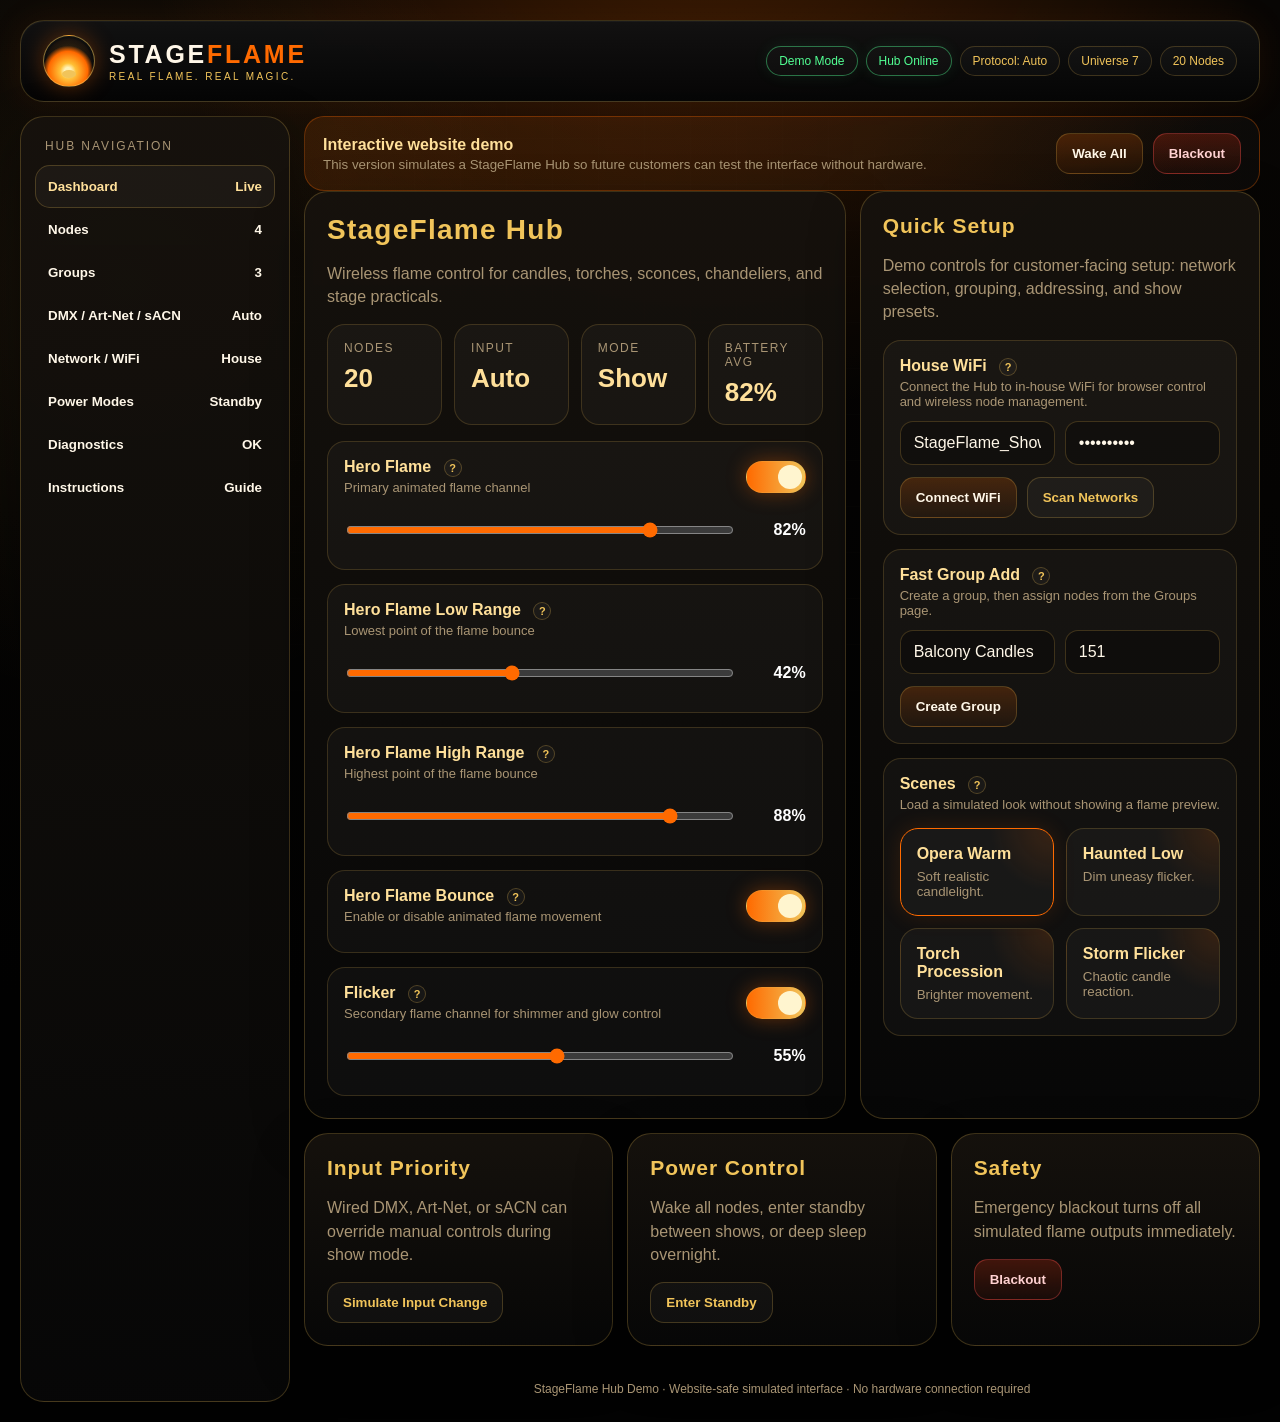
==== commit e5111d63: "Add files via upload" ====
--- a/demohub.html
+++ b/demohub.html
@@ -679,6 +679,109 @@
 }
 
 
+
+.nodeSettings{
+  display:none;
+  margin-top:12px;
+  padding:14px;
+  border:1px solid rgba(231,184,79,.18);
+  border-radius:16px;
+  background:rgba(0,0,0,.22);
+}
+
+.nodeSettings.open{
+  display:block;
+}
+
+.settingGrid{
+  display:grid;
+  grid-template-columns:1fr 1fr;
+  gap:12px;
+  margin-top:12px;
+}
+
+.settingItem{
+  padding:12px;
+  border:1px solid rgba(231,184,79,.14);
+  border-radius:14px;
+  background:rgba(255,255,255,.025);
+}
+
+.settingItem label{
+  display:flex;
+  justify-content:space-between;
+  gap:8px;
+  color:var(--gold2);
+  font-size:13px;
+  font-weight:800;
+  margin-bottom:8px;
+}
+
+
+.settingsBtn.active{
+  border-color:rgba(255,140,40,.75)!important;
+  background:linear-gradient(180deg,rgba(255,120,20,.35),rgba(255,106,0,.12))!important;
+  color:#fff4d4!important;
+  box-shadow:
+    0 0 22px rgba(255,106,0,.38),
+    inset 0 0 12px rgba(255,180,60,.08);
+}
+
+.nodeSettings.open{
+  display:block;
+  border-color:rgba(255,140,40,.72)!important;
+  box-shadow:
+    0 0 28px rgba(255,106,0,.22),
+    inset 0 0 24px rgba(255,140,40,.05);
+  background:
+    radial-gradient(circle at top right, rgba(255,120,20,.12), transparent 42%),
+    rgba(0,0,0,.22);
+}
+
+.nodeModeBadge{
+  display:inline-flex;
+  align-items:center;
+  gap:6px;
+  padding:5px 8px;
+  border:1px solid rgba(231,184,79,.2);
+  border-radius:999px;
+  color:var(--gold);
+  font-size:11px;
+  background:rgba(255,255,255,.03);
+}
+
+
+.controlSourceRow{
+  display:grid;
+  grid-template-columns:1fr 1fr;
+  gap:10px;
+  margin-top:12px;
+}
+
+.sourceChoice{
+  border:1px solid rgba(231,184,79,.20);
+  border-radius:15px;
+  padding:12px;
+  background:rgba(255,255,255,.025);
+  cursor:pointer;
+  color:var(--muted);
+  font-weight:800;
+  text-align:center;
+}
+
+.sourceChoice.active{
+  border-color:rgba(255,140,40,.75);
+  color:#fff4d4;
+  background:linear-gradient(180deg,rgba(255,120,20,.32),rgba(255,106,0,.10));
+  box-shadow:0 0 20px rgba(255,106,0,.26);
+}
+
+.individualOnly.disabledBlock{
+  opacity:.38;
+  pointer-events:none;
+  filter:grayscale(.35);
+}
+
 @media(max-width:1050px){
   .layout{grid-template-columns:1fr}
   .sidebar{min-height:auto}
@@ -690,7 +793,7 @@
 
 @media(max-width:620px){
   .app{padding:12px}
-  .metrics,.nodeGrid,.sceneGrid,.formGrid,.formGrid.three{grid-template-columns:1fr}
+  .metrics,.nodeGrid,.sceneGrid,.formGrid,.formGrid.three,.settingGrid{grid-template-columns:1fr}
   .brandText strong{font-size:18px}
 }
 </style>
@@ -710,7 +813,7 @@
       <div class="pill active">Hub Online</div>
       <div class="pill" id="protoPill">Protocol: Auto</div>
       <div class="pill">Universe 7</div>
-      <div class="pill">4 Nodes</div>
+      <div class="pill">20 Nodes</div>
     </div>
   </header>
 
@@ -747,7 +850,7 @@
             <p>Wireless flame control for candles, torches, sconces, chandeliers, and stage practicals.</p>
 
             <div class="metrics">
-              <div class="metric"><div class="label">Nodes</div><div class="value">4</div></div>
+              <div class="metric"><div class="label">Nodes</div><div class="value">20</div></div>
               <div class="metric"><div class="label">Input</div><div class="value" id="metricInput">Auto</div></div>
               <div class="metric"><div class="label">Mode</div><div class="value" id="metricMode">Show</div></div>
               <div class="metric"><div class="label">Battery Avg</div><div class="value" id="batteryAvg">82%</div></div>
@@ -1051,6 +1154,31 @@
 
 
             <div class="control">
+              <div class="controlTitle">Match Group Settings vs Individual Control</div>
+              <div class="controlSub" style="margin-top:8px">
+                Each fixture can operate in only one control style at a time.<br><br>
+                <strong>Match Group Settings</strong> means the fixture follows the settings assigned to its group. This is best for chandeliers, sconces, tables, or any fixtures that should behave together.<br><br>
+                <strong>Individual Control</strong> unlocks the fixture’s own settings so it can have separate intensity, Flicker, bounce rate, low range, and high range values.<br><br>
+                Switching one option on automatically disables the other.
+              </div>
+            </div>
+
+
+            <div class="control">
+              <div class="controlTitle">Node Settings Dropdown</div>
+              <div class="controlSub" style="margin-top:8px">
+                Each fixture has a Settings button. Open it to choose the fixture’s DMX mode and adjust the controls available for that mode.<br><br>
+
+                <strong>2-Channel Basic</strong> shows Hero Flame intensity and Flicker only.<br><br>
+
+                <strong>5-Channel Extended</strong> shows Hero Flame intensity, Flicker, bounce rate, low range, and high range.<br><br>
+
+                <strong>Group Master</strong> lets the fixture follow its assigned group while allowing local trim adjustments.
+              </div>
+            </div>
+
+
+            <div class="control">
               <div class="controlTitle">5. Hero Flame</div>
               <div class="controlSub" style="margin-top:8px">
                 Hero Flame controls the primary animated flame behavior.
@@ -1107,16 +1235,41 @@
 
 <script>
 const nodes = [
-  {name:"Candle 01", battery:91, wifi:-48, dmx:101, group:"Chandelier A", status:"Online"},
-  {name:"Candle 02", battery:76, wifi:-61, dmx:103, group:"Chandelier A", status:"Online"},
-  {name:"Torch 01", battery:84, wifi:-54, dmx:121, group:"Torches", status:"Online"},
-  {name:"Table Candle 01", battery:77, wifi:-67, dmx:141, group:"Table Candles", status:"Online"}
+  {name:"Candle 01", battery:91, wifi:-48, dmx:101, group:"Chandelier A", status:"Online", mode:"2-Channel Basic", controlSource:"group", intensity:82, flicker:55, bounce:4, low:42, high:88},
+  {name:"Candle 02", battery:76, wifi:-61, dmx:103, group:"Chandelier A", status:"Online", mode:"2-Channel Basic", controlSource:"group", intensity:78, flicker:50, bounce:4, low:40, high:86},
+  {name:"Torch 01", battery:84, wifi:-54, dmx:121, group:"Torches", status:"Online", mode:"5-Channel Extended", controlSource:"individual", intensity:95, flicker:70, bounce:7, low:55, high:100},
+  {name:"Table Candle 01", battery:77, wifi:-67, dmx:141, group:"Table Candles", status:"Online", mode:"Group Master", controlSource:"group", intensity:65, flicker:35, bounce:3, low:25, high:72},
+
+  {name:"Candle 03", battery:88, wifi:-49, dmx:151, group:"Balcony Candles", status:"Online", mode:"2-Channel Basic", controlSource:"group", intensity:80, flicker:58, bounce:4, low:40, high:82},
+  {name:"Candle 04", battery:86, wifi:-51, dmx:153, group:"Balcony Candles", status:"Online", mode:"2-Channel Basic", controlSource:"group", intensity:79, flicker:52, bounce:4, low:39, high:84},
+  {name:"Candle 05", battery:82, wifi:-57, dmx:155, group:"Balcony Candles", status:"Online", mode:"2-Channel Basic", controlSource:"group", intensity:81, flicker:56, bounce:5, low:42, high:85},
+  {name:"Torch 02", battery:91, wifi:-46, dmx:161, group:"Torches", status:"Online", mode:"5-Channel Extended", controlSource:"individual", intensity:100, flicker:74, bounce:8, low:58, high:100},
+  {name:"Torch 03", battery:79, wifi:-59, dmx:166, group:"Torches", status:"Online", mode:"5-Channel Extended", controlSource:"individual", intensity:94, flicker:72, bounce:7, low:54, high:98},
+
+  {name:"Sconce 01", battery:75, wifi:-63, dmx:171, group:"Wall Sconces", status:"Online", mode:"Group Master", controlSource:"group", intensity:66, flicker:40, bounce:3, low:28, high:70},
+  {name:"Sconce 02", battery:73, wifi:-66, dmx:173, group:"Wall Sconces", status:"Online", mode:"Group Master", controlSource:"group", intensity:64, flicker:38, bounce:3, low:26, high:68},
+  {name:"Sconce 03", battery:81, wifi:-56, dmx:175, group:"Wall Sconces", status:"Online", mode:"Group Master", controlSource:"group", intensity:69, flicker:42, bounce:3, low:30, high:72},
+
+  {name:"Lantern 01", battery:93, wifi:-44, dmx:181, group:"Lanterns", status:"Online", mode:"5-Channel Extended", controlSource:"individual", intensity:88, flicker:62, bounce:5, low:48, high:92},
+  {name:"Lantern 02", battery:90, wifi:-47, dmx:186, group:"Lanterns", status:"Online", mode:"5-Channel Extended", controlSource:"individual", intensity:86, flicker:60, bounce:5, low:46, high:90},
+  {name:"Lantern 03", battery:85, wifi:-53, dmx:191, group:"Lanterns", status:"Online", mode:"5-Channel Extended", controlSource:"individual", intensity:87, flicker:61, bounce:5, low:47, high:91},
+
+  {name:"Table Candle 02", battery:71, wifi:-69, dmx:201, group:"Table Candles", status:"Online", mode:"Group Master", controlSource:"group", intensity:61, flicker:33, bounce:2, low:24, high:66},
+  {name:"Table Candle 03", battery:74, wifi:-64, dmx:203, group:"Table Candles", status:"Online", mode:"Group Master", controlSource:"group", intensity:63, flicker:35, bounce:2, low:26, high:68},
+  {name:"Table Candle 04", battery:77, wifi:-61, dmx:205, group:"Table Candles", status:"Online", mode:"Group Master", controlSource:"group", intensity:65, flicker:37, bounce:3, low:28, high:70},
+
+  {name:"Chandelier B 01", battery:89, wifi:-50, dmx:221, group:"Chandelier B", status:"Online", mode:"2-Channel Basic", controlSource:"group", intensity:83, flicker:57, bounce:4, low:41, high:87},
+  {name:"Chandelier B 02", battery:87, wifi:-52, dmx:223, group:"Chandelier B", status:"Online", mode:"2-Channel Basic", controlSource:"group", intensity:82, flicker:56, bounce:4, low:40, high:86}
 ];
 
 const groups = [
   {name:"Chandelier A", start:101, mode:"2-Channel Basic", nodes:["Candle 01","Candle 02"]},
-  {name:"Torches", start:121, mode:"5-Channel Extended", nodes:["Torch 01"]},
-  {name:"Table Candles", start:141, mode:"Group Master", nodes:["Table Candle 01"]}
+  {name:"Torches", start:121, mode:"5-Channel Extended", nodes:["Torch 01","Torch 02","Torch 03"]},
+  {name:"Table Candles", start:141, mode:"Group Master", nodes:["Table Candle 01","Table Candle 02","Table Candle 03","Table Candle 04"]},
+  {name:"Balcony Candles", start:151, mode:"2-Channel Basic", nodes:["Candle 03","Candle 04","Candle 05"]},
+  {name:"Wall Sconces", start:171, mode:"Group Master", nodes:["Sconce 01","Sconce 02","Sconce 03"]},
+  {name:"Lanterns", start:181, mode:"5-Channel Extended", nodes:["Lantern 01","Lantern 02","Lantern 03"]},
+  {name:"Chandelier B", start:221, mode:"2-Channel Basic", nodes:["Chandelier B 01","Chandelier B 02"]}
 ];
 
 const wifiNetworks = [
@@ -1146,9 +1299,17 @@
   wrap.innerHTML = nodes.map((n,i)=>`
     <div class="node">
       <div class="nodeTop">
-        <div class="nodeName">${n.name}</div>
+        <div>
+          <div class="nodeName">${n.name}</div>
+          <div class="tagRow" style="margin-top:6px">
+            <span class="nodeModeBadge">${n.mode}</span>
+            <span class="nodeModeBadge">DMX ${n.dmx}</span>
+            <span class="nodeModeBadge">${n.group}</span>
+          </div>
+        </div>
         <div class="nodeStatus">${n.status}</div>
       </div>
+
       <div class="nodeGrid">
         <div>Battery: ${n.battery}%<div class="bar"><div class="fill" style="--v:${n.battery}%"></div></div></div>
         <div>WiFi: ${n.wifi} dBm<div class="bar"><div class="fill" style="--v:${wifiPercent(n.wifi)}%"></div></div></div>
@@ -1163,9 +1324,57 @@
           </select><span class="tooltip">Assigns this fixture to a group so it can be controlled with related fixtures.</span></span>
         </div>
       </div>
+
       <div class="btnRow" style="margin-top:12px">
         <span class="helpTip"><button class="secondary" onclick="identifyNode(${i})">Identify</button><span class="tooltip">Briefly flashes or pulses the selected fixture so you can find it physically.</span></span>
         <span class="helpTip"><button class="secondary" onclick="renameNode(${i})">Rename</button><span class="tooltip">Changes the display name for this fixture inside the Hub.</span></span>
+        <span class="helpTip"><button class="settingsBtn" id="settingsBtn-${i}" onclick="toggleNodeSettings(${i})">Settings</button><span class="tooltip">Opens fixture-specific settings including DMX mode, intensity, Flicker, bounce rate, and range controls.</span></span>
+      </div>
+
+      <div class="nodeSettings" id="nodeSettings-${i}">
+        <div class="controlHead">
+          <div>
+            <div class="controlTitle">Node Settings</div>
+            <div class="controlSub">${nodeModeDescription(n.mode)}</div>
+          </div>
+        </div>
+
+        <div class="formGrid">
+          <div>
+            <label style="color:var(--muted);font-size:13px">DMX Mode</label>
+            <span class="helpTip">
+              <select onchange="setNodeMode(${i}, this.value)">
+                <option ${n.mode==="2-Channel Basic"?"selected":""}>2-Channel Basic</option>
+                <option ${n.mode==="5-Channel Extended"?"selected":""}>5-Channel Extended</option>
+                <option ${n.mode==="Group Master"?"selected":""}>Group Master</option>
+              </select>
+              <span class="tooltip">${modeHelp(n.mode)}</span>
+            </span>
+          </div>
+
+          <div>
+            <label style="color:var(--muted);font-size:13px">Address Preview</label>
+            <div class="selectLike">${nodeAddressPreview(n)}</div>
+          </div>
+        </div>
+
+        <div class="controlSourceRow">
+          <span class="helpTip">
+            <div class="sourceChoice ${n.controlSource==="group" ? "active" : ""}" onclick="setNodeControlSource(${i}, 'group')">Match Group Settings</div>
+            <span class="tooltip">This fixture follows the settings of its assigned group. Individual controls are locked while this is active.</span>
+          </span>
+
+          <span class="helpTip">
+            <div class="sourceChoice ${n.controlSource==="individual" ? "active" : ""}" onclick="setNodeControlSource(${i}, 'individual')">Individual Control</div>
+            <span class="tooltip">This fixture uses its own intensity, Flicker, bounce, and range settings instead of matching the group.</span>
+          </span>
+        </div>
+
+        <div class="settingGrid individualOnly ${n.controlSource==="group" ? "disabledBlock" : ""}">
+          ${nodeSettingsControls(n,i)}
+        </div>
+
+        ${n.controlSource==="group" ? `<p class="controlSub" style="margin-top:12px">This node is currently matching <strong>${n.group}</strong>. Switch to Individual Control to edit node-specific settings.</p>` : ""}
       </div>
     </div>
   `).join("");
@@ -1247,6 +1456,123 @@
     return "Group Master lets one address block control every fixture in the group together. Best for chandeliers, table groups, sconces, or matching looks.";
   }
   return "Select how this fixture or group responds to lighting control.";
+}
+
+function nodeModeDescription(mode){
+  if(mode === "2-Channel Basic") return "Basic control: Hero Flame intensity and Flicker intensity.";
+  if(mode === "5-Channel Extended") return "Extended control: intensity, Flicker, bounce rate, low range, and high range.";
+  if(mode === "Group Master") return "This fixture follows its group master settings while allowing local trim adjustment.";
+  return "Choose how this fixture responds to lighting control.";
+}
+
+function nodeAddressPreview(n){
+  if(n.mode === "2-Channel Basic"){
+    return `CH ${n.dmx}: Hero · CH ${Number(n.dmx)+1}: Flicker`;
+  }
+  if(n.mode === "5-Channel Extended"){
+    return `CH ${n.dmx}-${Number(n.dmx)+4}: Extended`;
+  }
+  if(n.mode === "Group Master"){
+    return `Group: ${n.group}`;
+  }
+  return `CH ${n.dmx}`;
+}
+
+function settingControl(label, key, value, nodeIndex, help, min=0, max=100){
+  return `
+    <div class="settingItem">
+      <label>
+        <span>${label} <span class="helpTip"><span class="helpIcon">?</span><span class="tooltip">${help}</span></span></span>
+        <span id="node-${nodeIndex}-${key}-val">${value}${key==="bounce" ? "" : "%"}</span>
+      </label>
+      <input type="range" min="${min}" max="${max}" value="${value}" oninput="setNodeSetting(${nodeIndex}, '${key}', this.value)">
+    </div>
+  `;
+}
+
+function nodeSettingsControls(n,i){
+  if(n.mode === "2-Channel Basic"){
+    return `
+      ${settingControl("Hero Flame Intensity", "intensity", n.intensity, i, "Controls the main flame brightness for this fixture.")}
+      ${settingControl("Flicker", "flicker", n.flicker, i, "Controls the secondary shimmer/glow level for this fixture.")}
+    `;
+  }
+
+  if(n.mode === "5-Channel Extended"){
+    return `
+      ${settingControl("Hero Flame Intensity", "intensity", n.intensity, i, "Controls the main flame brightness for this fixture.")}
+      ${settingControl("Flicker", "flicker", n.flicker, i, "Controls the secondary shimmer/glow level for this fixture.")}
+      ${settingControl("Bounce Rate", "bounce", n.bounce, i, "Controls how quickly the Hero Flame rises and falls when bounce is enabled.", 1, 10)}
+      ${settingControl("Low Range", "low", n.low, i, "Lowest brightness point used by the Hero Flame bounce.")}
+      ${settingControl("High Range", "high", n.high, i, "Highest brightness point used by the Hero Flame bounce.")}
+    `;
+  }
+
+  if(n.mode === "Group Master"){
+    return `
+      ${settingControl("Local Intensity Trim", "intensity", n.intensity, i, "Adjusts this fixture slightly above or below the group master look.")}
+      ${settingControl("Local Flicker Trim", "flicker", n.flicker, i, "Adjusts this fixture’s Flicker level relative to the group master.")}
+    `;
+  }
+
+  return "";
+}
+
+function toggleNodeSettings(i){
+  const panel = document.getElementById(`nodeSettings-${i}`);
+  const btn = document.getElementById(`settingsBtn-${i}`);
+
+  if(panel){
+    panel.classList.toggle("open");
+
+    if(btn){
+      btn.classList.toggle("active", panel.classList.contains("open"));
+    }
+  }
+}
+
+function setNodeControlSource(i, source){
+  nodes[i].controlSource = source;
+  renderNodes();
+
+  const panel = document.getElementById(`nodeSettings-${i}`);
+  const btn = document.getElementById(`settingsBtn-${i}`);
+
+  if(panel) panel.classList.add("open");
+  if(btn) btn.classList.add("active");
+
+  const label = source === "group" ? "Match Group Settings" : "Individual Control";
+  addLog(`${nodes[i].name} control source changed to ${label}.`);
+}
+
+function setNodeMode(i, mode){
+  nodes[i].mode = mode;
+
+  if(mode === "Group Master"){
+    nodes[i].controlSource = "group";
+  }
+
+  renderNodes();
+
+  const panel = document.getElementById(`nodeSettings-${i}`);
+  const btn = document.getElementById(`settingsBtn-${i}`);
+
+  if(panel) panel.classList.add("open");
+  if(btn) btn.classList.add("active");
+
+  addLog(`${nodes[i].name} DMX mode changed to ${mode}.`);
+}
+
+function setNodeSetting(i, key, value){
+  if(nodes[i].controlSource === "group"){
+    addLog(`${nodes[i].name} is matching group settings. Switch to Individual Control before editing node settings.`);
+    return;
+  }
+
+  nodes[i][key] = Number(value);
+  const val = document.getElementById(`node-${i}-${key}-val`);
+  if(val) val.textContent = value + (key === "bounce" ? "" : "%");
+  addLog(`${nodes[i].name} ${key} set to ${value}${key === "bounce" ? "" : "%"}.`);
 }
 
 function renderGroups(){
@@ -1579,7 +1905,7 @@
 renderWifi();
 updateSliders();
 addLog("StageFlame Hub demo initialized.");
-addLog("4 simulated nodes connected.");
+addLog("20 simulated nodes connected.");
 </script>
 </body>
-</html>+</html>
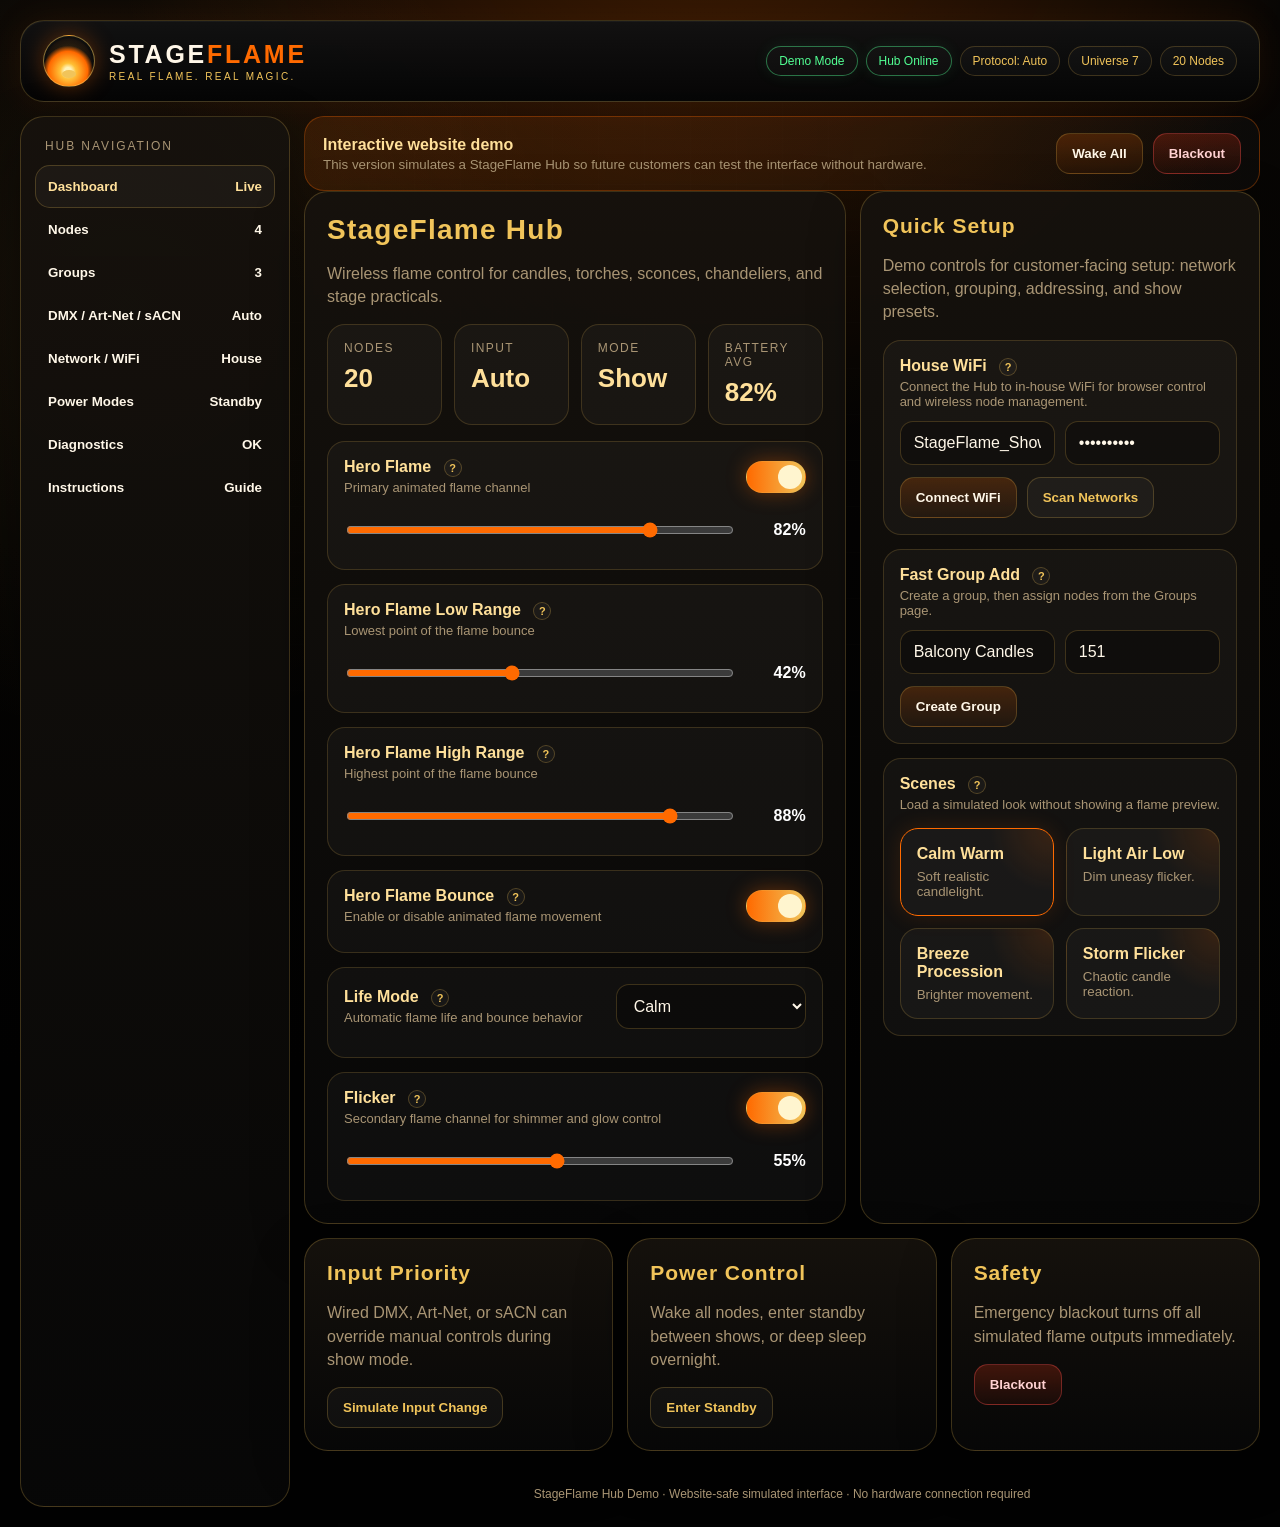
==== commit 1ac9fce7: "Add files via upload" ====
--- a/demohub.html
+++ b/demohub.html
@@ -719,23 +719,29 @@
 
 
 .settingsBtn.active{
-  border-color:rgba(255,140,40,.75)!important;
-  background:linear-gradient(180deg,rgba(255,120,20,.35),rgba(255,106,0,.12))!important;
-  color:#fff4d4!important;
+  border:3px solid rgba(255,145,35,.95)!important;
+  background:
+    linear-gradient(180deg,rgba(255,125,20,.48),rgba(255,106,0,.18))!important;
+  color:#fff6dd!important;
   box-shadow:
-    0 0 22px rgba(255,106,0,.38),
-    inset 0 0 12px rgba(255,180,60,.08);
+    0 0 10px rgba(255,180,60,.65),
+    0 0 26px rgba(255,106,0,.58),
+    0 0 42px rgba(255,106,0,.34),
+    inset 0 0 16px rgba(255,220,120,.14);
+  transform:translateY(-1px);
 }
 
 .nodeSettings.open{
   display:block;
-  border-color:rgba(255,140,40,.72)!important;
+  border:3px solid rgba(255,145,35,.92)!important;
   box-shadow:
-    0 0 28px rgba(255,106,0,.22),
-    inset 0 0 24px rgba(255,140,40,.05);
+    0 0 16px rgba(255,180,60,.42),
+    0 0 34px rgba(255,106,0,.34),
+    inset 0 0 32px rgba(255,140,40,.08);
   background:
-    radial-gradient(circle at top right, rgba(255,120,20,.12), transparent 42%),
-    rgba(0,0,0,.22);
+    radial-gradient(circle at top right, rgba(255,120,20,.18), transparent 42%),
+    linear-gradient(180deg, rgba(255,120,20,.05), rgba(0,0,0,.16)),
+    rgba(0,0,0,.24);
 }
 
 .nodeModeBadge{
@@ -894,6 +900,22 @@
 
               <div class="control">
                 <div class="controlHead">
+                  <div>
+                    <div class="controlTitle">Life Mode <span class="helpTip"><span class="helpIcon">?</span><span class="tooltip">Life Mode adds automatic organic motion to the Hero Flame so it feels alive without manually programming every movement.</span></span></div>
+                    <div class="controlSub">Automatic flame life and bounce behavior</div>
+                  </div>
+                  <select id="globalLifeMode" style="max-width:190px">
+                    <option>Calm</option>
+                    <option>Light Air</option>
+                    <option>Breeze</option>
+                    <option>Windy</option>
+                    <option>Storm</option>
+                  </select>
+                </div>
+              </div>
+
+              <div class="control">
+                <div class="controlHead">
                   <div><div class="controlTitle">Flicker <span class="helpTip"><span class="helpIcon">?</span><span class="tooltip">Controls the secondary shimmer/glow channel. Use it to add fullness or subtle flame detail.</span></span></div><div class="controlSub">Secondary flame channel for shimmer and glow control</div></div>
                   <label class="toggle"><input id="pin7On" type="checkbox" checked><span></span></label>
                 </div>
@@ -937,9 +959,9 @@
                   <div><div class="controlTitle">Scenes <span class="helpTip"><span class="helpIcon">?</span><span class="tooltip">Scenes are saved looks that quickly change flame behavior for different moods or production needs.</span></span></div><div class="controlSub">Load a simulated look without showing a flame preview.</div></div>
                 </div>
                 <div class="sceneGrid compactScenes">
-                  <div class="scene active helpTip" data-scene="Opera Warm"><strong>Opera Warm</strong><small>Soft realistic candlelight.</small><span class="tooltip">Loads a warm, subtle candle look suited for theatre, opera, church scenes, and classical interiors.</span></div>
-                  <div class="scene helpTip" data-scene="Haunted Low"><strong>Haunted Low</strong><small>Dim uneasy flicker.</small><span class="tooltip">Loads a low, moody look for haunted scenes, crypts, mansions, and suspenseful lighting.</span></div>
-                  <div class="scene helpTip" data-scene="Torch Procession"><strong>Torch Procession</strong><small>Brighter movement.</small><span class="tooltip">Loads a brighter, more active look intended for handheld torches or processional effects.</span></div>
+                  <div class="scene active helpTip" data-scene="Calm Warm"><strong>Calm Warm</strong><small>Soft realistic candlelight.</small><span class="tooltip">Loads a warm, subtle candle look suited for theatre, opera, church scenes, and classical interiors.</span></div>
+                  <div class="scene helpTip" data-scene="Light Air Low"><strong>Light Air Low</strong><small>Dim uneasy flicker.</small><span class="tooltip">Loads a low, moody look for haunted scenes, crypts, mansions, and suspenseful lighting.</span></div>
+                  <div class="scene helpTip" data-scene="Breeze Procession"><strong>Breeze Procession</strong><small>Brighter movement.</small><span class="tooltip">Loads a brighter, more active look intended for handheld torches or processional effects.</span></div>
                   <div class="scene helpTip" data-scene="Storm Flicker"><strong>Storm Flicker</strong><small>Chaotic candle reaction.</small><span class="tooltip">Loads a more unstable look for storm, wind, or supernatural disturbance moments.</span></div>
                 </div>
               </div>
@@ -967,29 +989,29 @@
           <h1>Groups & Addressing</h1>
           <p>Create groups, assign nodes, choose addressing mode, and set DMX start addresses.</p>
 
+          <div class="groupManage" id="groupManage"></div>
+
+
+
           <div class="control">
             <div class="controlHead">
               <div>
                 <div class="controlTitle">Create New Group</div>
-                <div class="controlSub">Example: Chandelier A, Torches, Table Candles, Stage Left, Balcony Rail.</div>
+                <div class="controlSub">Example: Chandelier A, Breezees, Table Candles, Stage Left, Balcony Rail.</div>
               </div>
             </div>
             <div class="formGrid three">
-              <span class="helpTip"><input id="newGroupName" placeholder="Group name"><span class="tooltip">Enter a customer-friendly group name, such as Chandelier A, Torches, or Stage Left.</span></span>
+              <span class="helpTip"><input id="newGroupName" placeholder="Group name"><span class="tooltip">Enter a customer-friendly group name, such as Chandelier A, Breezees, or Stage Left.</span></span>
               <span class="helpTip"><input id="newGroupStart" type="number" min="1" max="512" placeholder="DMX start"><span class="tooltip">First control address assigned to this group.</span></span>
               <div class="helpWrap">
-                <select id="newGroupMode">
-                  <option>2-Channel Basic</option>
-                  <option>5-Channel Extended</option>
-                  <option>Group Master</option>
-                </select>
-                <span class="helpTip inlineHelp"><span class="helpIcon">?</span><span class="tooltip">Choose how the group listens to lighting control. Basic uses fewer channels, Extended gives more flame shaping control, and Group Master controls the whole group together.</span></span>
+                <div class="selectLike">3-Channel</div>
+                <span class="helpTip inlineHelp"><span class="helpIcon">?</span><span class="tooltip">Choose how the group listens to lighting control. 3-Channel uses direct intensity control, 3-Channel adds a mode slider for flame personality, and 3-Channel controls the whole group together.</span></span>
               </div>
             </div>
             <span class="helpTip"><button style="margin-top:12px" onclick="createGroupFromForm()">Add Group</button><span class="tooltip">Adds this group to the Hub so fixtures can be assigned to it.</span></span>
           </div>
 
-          <div class="groupManage" id="groupManage"></div>
+          
         </div>
       </section>
 
@@ -1144,11 +1166,11 @@
             <div class="control">
               <div class="controlTitle">Addressing Modes</div>
               <div class="controlSub" style="margin-top:8px">
-                <strong>2-Channel Basic</strong> uses two control channels: Hero Flame intensity and Flicker intensity. This is best when you want simple control and want to use fewer lighting channels.<br><br>
-
-                <strong>5-Channel Extended</strong> gives the lighting operator more creative control. In addition to Hero Flame and Flicker intensity, it allows control over Hero Flame low range, high range, and bounce behavior.<br><br>
-
-                <strong>Group Master</strong> lets a full group of fixtures respond together from one address block. This is ideal for chandeliers, wall sconces, table candles, torch lines, and other grouped scenic elements.
+                <strong>3-Channel</strong> uses two control channels: Hero Flame intensity and Flicker intensity. This is best when you want direct control and want to use fewer lighting channels.<br><br>
+
+                <strong>3-Channel</strong> adds a third control channel for flame personality. Low values select Calm, mid-low values select Light Air, mid-high values select Breeze, and high values select Storm.<br><br>
+
+                <strong>3-Channel</strong> lets a full group of fixtures respond together from one address block. This is ideal for chandeliers, wall sconces, table candles, torch lines, and other grouped scenic elements.
               </div>
             </div>
 
@@ -1169,16 +1191,39 @@
               <div class="controlSub" style="margin-top:8px">
                 Each fixture has a Settings button. Open it to choose the fixture’s DMX mode and adjust the controls available for that mode.<br><br>
 
-                <strong>2-Channel Basic</strong> shows Hero Flame intensity and Flicker only.<br><br>
-
-                <strong>5-Channel Extended</strong> shows Hero Flame intensity, Flicker, bounce rate, low range, and high range.<br><br>
-
-                <strong>Group Master</strong> lets the fixture follow its assigned group while allowing local trim adjustments.
+                <strong>3-Channel</strong> shows Hero Flame intensity and Flicker only.<br><br>
+
+                <strong>3-Channel</strong> shows Hero Flame intensity, Flicker, and a Life Mode slider that selects Calm, Light Air, Breeze, Windy, or Storm.<br><br>
+
+                <strong>Life Mode</strong> controls the automatic organic bounce behavior, including strength, speed, low range, and high range.<br><br>
+
+                <strong>3-Channel</strong> lets the fixture follow its assigned group while allowing local trim adjustments.
               </div>
             </div>
 
 
             <div class="control">
+              
+            <div class="control">
+              <div class="controlTitle">3-Channel Layout</div>
+              <div class="controlSub" style="margin-top:8px">
+                <strong>Channel 1 — Hero Flame:</strong> main flame intensity.<br><br>
+                <strong>Channel 2 — Flicker:</strong> secondary Flicker intensity.<br><br>
+                <strong>Channel 3 — Life Mode:</strong> selects automatic candle life from 1–255.
+              </div>
+            </div>
+
+            <div class="control">
+              <div class="controlTitle">Life Mode Levels</div>
+              <div class="controlSub" style="margin-top:8px">
+                <strong>Calm:</strong> high level 255, low level 200, slow bounce.<br><br>
+                <strong>Light Air:</strong> high level 255, low level 150, medium bounce.<br><br>
+                <strong>Breeze:</strong> high level 220, low level 100, moderately fast bounce.<br><br>
+                <strong>Windy:</strong> high level 100, low level 30, moderate bounce.<br><br>
+                <strong>Storm:</strong> high level 30, low level 1, fast bounce.
+              </div>
+            </div>
+
               <div class="controlTitle">5. Hero Flame</div>
               <div class="controlSub" style="margin-top:8px">
                 Hero Flame controls the primary animated flame behavior.
@@ -1204,7 +1249,7 @@
             </div>
 
             <div class="control">
-              <div class="controlTitle">8. Operating Modes</div>
+              <div class="controlTitle">8. Calmting Modes</div>
               <div class="controlSub" style="margin-top:8px">
                 <strong>Show Mode</strong> is intended for live performances and active operation. Fixtures respond immediately and external lighting input takes priority.<br><br>
 
@@ -1235,41 +1280,36 @@
 
 <script>
 const nodes = [
-  {name:"Candle 01", battery:91, wifi:-48, dmx:101, group:"Chandelier A", status:"Online", mode:"2-Channel Basic", controlSource:"group", intensity:82, flicker:55, bounce:4, low:42, high:88},
-  {name:"Candle 02", battery:76, wifi:-61, dmx:103, group:"Chandelier A", status:"Online", mode:"2-Channel Basic", controlSource:"group", intensity:78, flicker:50, bounce:4, low:40, high:86},
-  {name:"Torch 01", battery:84, wifi:-54, dmx:121, group:"Torches", status:"Online", mode:"5-Channel Extended", controlSource:"individual", intensity:95, flicker:70, bounce:7, low:55, high:100},
-  {name:"Table Candle 01", battery:77, wifi:-67, dmx:141, group:"Table Candles", status:"Online", mode:"Group Master", controlSource:"group", intensity:65, flicker:35, bounce:3, low:25, high:72},
-
-  {name:"Candle 03", battery:88, wifi:-49, dmx:151, group:"Balcony Candles", status:"Online", mode:"2-Channel Basic", controlSource:"group", intensity:80, flicker:58, bounce:4, low:40, high:82},
-  {name:"Candle 04", battery:86, wifi:-51, dmx:153, group:"Balcony Candles", status:"Online", mode:"2-Channel Basic", controlSource:"group", intensity:79, flicker:52, bounce:4, low:39, high:84},
-  {name:"Candle 05", battery:82, wifi:-57, dmx:155, group:"Balcony Candles", status:"Online", mode:"2-Channel Basic", controlSource:"group", intensity:81, flicker:56, bounce:5, low:42, high:85},
-  {name:"Torch 02", battery:91, wifi:-46, dmx:161, group:"Torches", status:"Online", mode:"5-Channel Extended", controlSource:"individual", intensity:100, flicker:74, bounce:8, low:58, high:100},
-  {name:"Torch 03", battery:79, wifi:-59, dmx:166, group:"Torches", status:"Online", mode:"5-Channel Extended", controlSource:"individual", intensity:94, flicker:72, bounce:7, low:54, high:98},
-
-  {name:"Sconce 01", battery:75, wifi:-63, dmx:171, group:"Wall Sconces", status:"Online", mode:"Group Master", controlSource:"group", intensity:66, flicker:40, bounce:3, low:28, high:70},
-  {name:"Sconce 02", battery:73, wifi:-66, dmx:173, group:"Wall Sconces", status:"Online", mode:"Group Master", controlSource:"group", intensity:64, flicker:38, bounce:3, low:26, high:68},
-  {name:"Sconce 03", battery:81, wifi:-56, dmx:175, group:"Wall Sconces", status:"Online", mode:"Group Master", controlSource:"group", intensity:69, flicker:42, bounce:3, low:30, high:72},
-
-  {name:"Lantern 01", battery:93, wifi:-44, dmx:181, group:"Lanterns", status:"Online", mode:"5-Channel Extended", controlSource:"individual", intensity:88, flicker:62, bounce:5, low:48, high:92},
-  {name:"Lantern 02", battery:90, wifi:-47, dmx:186, group:"Lanterns", status:"Online", mode:"5-Channel Extended", controlSource:"individual", intensity:86, flicker:60, bounce:5, low:46, high:90},
-  {name:"Lantern 03", battery:85, wifi:-53, dmx:191, group:"Lanterns", status:"Online", mode:"5-Channel Extended", controlSource:"individual", intensity:87, flicker:61, bounce:5, low:47, high:91},
-
-  {name:"Table Candle 02", battery:71, wifi:-69, dmx:201, group:"Table Candles", status:"Online", mode:"Group Master", controlSource:"group", intensity:61, flicker:33, bounce:2, low:24, high:66},
-  {name:"Table Candle 03", battery:74, wifi:-64, dmx:203, group:"Table Candles", status:"Online", mode:"Group Master", controlSource:"group", intensity:63, flicker:35, bounce:2, low:26, high:68},
-  {name:"Table Candle 04", battery:77, wifi:-61, dmx:205, group:"Table Candles", status:"Online", mode:"Group Master", controlSource:"group", intensity:65, flicker:37, bounce:3, low:28, high:70},
-
-  {name:"Chandelier B 01", battery:89, wifi:-50, dmx:221, group:"Chandelier B", status:"Online", mode:"2-Channel Basic", controlSource:"group", intensity:83, flicker:57, bounce:4, low:41, high:87},
-  {name:"Chandelier B 02", battery:87, wifi:-52, dmx:223, group:"Chandelier B", status:"Online", mode:"2-Channel Basic", controlSource:"group", intensity:82, flicker:56, bounce:4, low:40, high:86}
+  {name:"Candle 01", battery:91, wifi:-48, dmx:101, group:"Chandelier A", status:"Online", mode:"3-Channel", controlSource:"group", intensity:82, flicker:55, lifeMode:20},
+  {name:"Candle 02", battery:76, wifi:-61, dmx:104, group:"Chandelier A", status:"Online", mode:"3-Channel", controlSource:"group", intensity:78, flicker:50, lifeMode:20},
+  {name:"Torch 01", battery:84, wifi:-54, dmx:121, group:"Torches", status:"Online", mode:"3-Channel", controlSource:"individual", intensity:95, flicker:70, lifeMode:145},
+  {name:"Table Candle 01", battery:77, wifi:-67, dmx:141, group:"Table Candles", status:"Online", mode:"3-Channel", controlSource:"group", intensity:65, flicker:35, lifeMode:50},
+  {name:"Candle 03", battery:88, wifi:-49, dmx:151, group:"Balcony Candles", status:"Online", mode:"3-Channel", controlSource:"group", intensity:80, flicker:58, lifeMode:30},
+  {name:"Candle 04", battery:86, wifi:-51, dmx:154, group:"Balcony Candles", status:"Online", mode:"3-Channel", controlSource:"group", intensity:79, flicker:52, lifeMode:30},
+  {name:"Candle 05", battery:82, wifi:-57, dmx:157, group:"Balcony Candles", status:"Online", mode:"3-Channel", controlSource:"group", intensity:81, flicker:56, lifeMode:30},
+  {name:"Torch 02", battery:91, wifi:-46, dmx:161, group:"Torches", status:"Online", mode:"3-Channel", controlSource:"individual", intensity:100, flicker:74, lifeMode:150},
+  {name:"Torch 03", battery:79, wifi:-59, dmx:164, group:"Torches", status:"Online", mode:"3-Channel", controlSource:"individual", intensity:94, flicker:72, lifeMode:150},
+  {name:"Sconce 01", battery:75, wifi:-63, dmx:171, group:"Wall Sconces", status:"Online", mode:"3-Channel", controlSource:"group", intensity:66, flicker:40, lifeMode:80},
+  {name:"Sconce 02", battery:73, wifi:-66, dmx:174, group:"Wall Sconces", status:"Online", mode:"3-Channel", controlSource:"group", intensity:64, flicker:38, lifeMode:80},
+  {name:"Sconce 03", battery:81, wifi:-56, dmx:177, group:"Wall Sconces", status:"Online", mode:"3-Channel", controlSource:"group", intensity:69, flicker:42, lifeMode:80},
+  {name:"Lantern 01", battery:93, wifi:-44, dmx:181, group:"Lanterns", status:"Online", mode:"3-Channel", controlSource:"individual", intensity:88, flicker:62, lifeMode:110},
+  {name:"Lantern 02", battery:90, wifi:-47, dmx:184, group:"Lanterns", status:"Online", mode:"3-Channel", controlSource:"individual", intensity:86, flicker:60, lifeMode:110},
+  {name:"Lantern 03", battery:85, wifi:-53, dmx:187, group:"Lanterns", status:"Online", mode:"3-Channel", controlSource:"individual", intensity:87, flicker:61, lifeMode:110},
+  {name:"Table Candle 02", battery:71, wifi:-69, dmx:201, group:"Table Candles", status:"Online", mode:"3-Channel", controlSource:"group", intensity:61, flicker:33, lifeMode:50},
+  {name:"Table Candle 03", battery:74, wifi:-64, dmx:204, group:"Table Candles", status:"Online", mode:"3-Channel", controlSource:"group", intensity:63, flicker:35, lifeMode:50},
+  {name:"Table Candle 04", battery:77, wifi:-61, dmx:207, group:"Table Candles", status:"Online", mode:"3-Channel", controlSource:"group", intensity:65, flicker:37, lifeMode:50},
+  {name:"Chandelier B 01", battery:89, wifi:-50, dmx:221, group:"Chandelier B", status:"Online", mode:"3-Channel", controlSource:"group", intensity:83, flicker:57, lifeMode:20},
+  {name:"Chandelier B 02", battery:87, wifi:-52, dmx:224, group:"Chandelier B", status:"Online", mode:"3-Channel", controlSource:"group", intensity:82, flicker:56, lifeMode:20}
 ];
 
 const groups = [
-  {name:"Chandelier A", start:101, mode:"2-Channel Basic", nodes:["Candle 01","Candle 02"]},
-  {name:"Torches", start:121, mode:"5-Channel Extended", nodes:["Torch 01","Torch 02","Torch 03"]},
-  {name:"Table Candles", start:141, mode:"Group Master", nodes:["Table Candle 01","Table Candle 02","Table Candle 03","Table Candle 04"]},
-  {name:"Balcony Candles", start:151, mode:"2-Channel Basic", nodes:["Candle 03","Candle 04","Candle 05"]},
-  {name:"Wall Sconces", start:171, mode:"Group Master", nodes:["Sconce 01","Sconce 02","Sconce 03"]},
-  {name:"Lanterns", start:181, mode:"5-Channel Extended", nodes:["Lantern 01","Lantern 02","Lantern 03"]},
-  {name:"Chandelier B", start:221, mode:"2-Channel Basic", nodes:["Chandelier B 01","Chandelier B 02"]}
+  {name:"Chandelier A", start:101, mode:"3-Channel", nodes:["Candle 01","Candle 02"]},
+  {name:"Torches", start:121, mode:"3-Channel", nodes:["Torch 01","Torch 02","Torch 03"]},
+  {name:"Table Candles", start:141, mode:"3-Channel", nodes:["Table Candle 01","Table Candle 02","Table Candle 03","Table Candle 04"]},
+  {name:"Balcony Candles", start:151, mode:"3-Channel", nodes:["Candle 03","Candle 04","Candle 05"]},
+  {name:"Wall Sconces", start:171, mode:"3-Channel", nodes:["Sconce 01","Sconce 02","Sconce 03"]},
+  {name:"Lanterns", start:181, mode:"3-Channel", nodes:["Lantern 01","Lantern 02","Lantern 03"]},
+  {name:"Chandelier B", start:221, mode:"3-Channel", nodes:["Chandelier B 01","Chandelier B 02"]}
 ];
 
 const wifiNetworks = [
@@ -1341,13 +1381,9 @@
 
         <div class="formGrid">
           <div>
-            <label style="color:var(--muted);font-size:13px">DMX Mode</label>
+            <label style="color:var(--muted);font-size:13px">Control Mode</label>
             <span class="helpTip">
-              <select onchange="setNodeMode(${i}, this.value)">
-                <option ${n.mode==="2-Channel Basic"?"selected":""}>2-Channel Basic</option>
-                <option ${n.mode==="5-Channel Extended"?"selected":""}>5-Channel Extended</option>
-                <option ${n.mode==="Group Master"?"selected":""}>Group Master</option>
-              </select>
+              <div class="selectLike">3-Channel</div>
               <span class="tooltip">${modeHelp(n.mode)}</span>
             </span>
           </div>
@@ -1429,12 +1465,12 @@
   document.querySelectorAll(`[data-scene="${name}"]`).forEach(s=>s.classList.add("active"));
 
   const presets = {
-    "Opera Warm":[82,42,88,55],
-    "Haunted Low":[34,12,48,22],
-    "Torch Procession":[95,55,100,70],
+    "Calm Warm":[82,42,88,55],
+    "Light Air Low":[34,12,48,22],
+    "Breeze Procession":[95,55,100,70],
     "Storm Flicker":[72,10,100,45]
   };
-  const p = presets[name] || presets["Opera Warm"];
+  const p = presets[name] || presets["Calm Warm"];
   ["heroMaster","heroLow","heroHigh","pin7"].forEach((id,i)=>document.getElementById(id).value = p[i]);
   updateSliders();
   addLog(`Scene loaded: ${name}.`);
@@ -1446,76 +1482,54 @@
 }
 
 function modeHelp(mode){
-  if(mode === "2-Channel Basic"){
-    return "2-Channel Basic uses two control channels: Hero Flame intensity and Flicker intensity. Best for simple setups and conserving DMX channels.";
-  }
-  if(mode === "5-Channel Extended"){
-    return "5-Channel Extended gives more control: Hero Flame intensity, Flicker intensity, Hero low range, Hero high range, and Hero bounce speed/behavior.";
-  }
-  if(mode === "Group Master"){
-    return "Group Master lets one address block control every fixture in the group together. Best for chandeliers, table groups, sconces, or matching looks.";
-  }
-  return "Select how this fixture or group responds to lighting control.";
+  return "Fixed 3-Channel mode: Channel 1 controls Hero Flame, Channel 2 controls Flicker, and Channel 3 selects Life Mode from 1–255.";
 }
 
 function nodeModeDescription(mode){
-  if(mode === "2-Channel Basic") return "Basic control: Hero Flame intensity and Flicker intensity.";
-  if(mode === "5-Channel Extended") return "Extended control: intensity, Flicker, bounce rate, low range, and high range.";
-  if(mode === "Group Master") return "This fixture follows its group master settings while allowing local trim adjustment.";
-  return "Choose how this fixture responds to lighting control.";
+  return "Fixed 3-Channel control: Hero Flame, Flicker, and Life Mode.";
 }
 
 function nodeAddressPreview(n){
-  if(n.mode === "2-Channel Basic"){
-    return `CH ${n.dmx}: Hero · CH ${Number(n.dmx)+1}: Flicker`;
-  }
-  if(n.mode === "5-Channel Extended"){
-    return `CH ${n.dmx}-${Number(n.dmx)+4}: Extended`;
-  }
-  if(n.mode === "Group Master"){
-    return `Group: ${n.group}`;
-  }
-  return `CH ${n.dmx}`;
-}
-
-function settingControl(label, key, value, nodeIndex, help, min=0, max=100){
+  return `CH ${n.dmx}: Hero · CH ${Number(n.dmx)+1}: Flicker · CH ${Number(n.dmx)+2}: Life Mode`;
+}
+
+function lifeModeName(value){
+  const v = Number(value);
+  if(v <= 51) return "Calm";
+  if(v <= 102) return "Light Air";
+  if(v <= 153) return "Breeze";
+  if(v <= 204) return "Windy";
+  return "Storm";
+}
+
+function lifeModeDetails(value){
+  const name = lifeModeName(value);
+  if(name === "Calm") return "High 255 · Low 200 · Slow bounce";
+  if(name === "Light Air") return "High 255 · Low 150 · Medium bounce";
+  if(name === "Breeze") return "High 220 · Low 100 · Moderately fast bounce";
+  if(name === "Windy") return "High 100 · Low 30 · Moderate bounce";
+  return "High 30 · Low 1 · Fast bounce";
+}
+
+function settingControl(label, key, value, nodeIndex, help, min=0, max=100, suffix="%"){
   return `
     <div class="settingItem">
       <label>
         <span>${label} <span class="helpTip"><span class="helpIcon">?</span><span class="tooltip">${help}</span></span></span>
-        <span id="node-${nodeIndex}-${key}-val">${value}${key==="bounce" ? "" : "%"}</span>
+        <span id="node-${nodeIndex}-${key}-val">${key==="lifeMode" ? lifeModeName(value) : value + suffix}</span>
       </label>
       <input type="range" min="${min}" max="${max}" value="${value}" oninput="setNodeSetting(${nodeIndex}, '${key}', this.value)">
+      ${key==="lifeMode" ? `<div class="controlSub" id="node-${nodeIndex}-lifeMode-detail" style="margin-top:8px">${lifeModeDetails(value)}</div>` : ""}
     </div>
   `;
 }
 
 function nodeSettingsControls(n,i){
-  if(n.mode === "2-Channel Basic"){
-    return `
-      ${settingControl("Hero Flame Intensity", "intensity", n.intensity, i, "Controls the main flame brightness for this fixture.")}
-      ${settingControl("Flicker", "flicker", n.flicker, i, "Controls the secondary shimmer/glow level for this fixture.")}
-    `;
-  }
-
-  if(n.mode === "5-Channel Extended"){
-    return `
-      ${settingControl("Hero Flame Intensity", "intensity", n.intensity, i, "Controls the main flame brightness for this fixture.")}
-      ${settingControl("Flicker", "flicker", n.flicker, i, "Controls the secondary shimmer/glow level for this fixture.")}
-      ${settingControl("Bounce Rate", "bounce", n.bounce, i, "Controls how quickly the Hero Flame rises and falls when bounce is enabled.", 1, 10)}
-      ${settingControl("Low Range", "low", n.low, i, "Lowest brightness point used by the Hero Flame bounce.")}
-      ${settingControl("High Range", "high", n.high, i, "Highest brightness point used by the Hero Flame bounce.")}
-    `;
-  }
-
-  if(n.mode === "Group Master"){
-    return `
-      ${settingControl("Local Intensity Trim", "intensity", n.intensity, i, "Adjusts this fixture slightly above or below the group master look.")}
-      ${settingControl("Local Flicker Trim", "flicker", n.flicker, i, "Adjusts this fixture’s Flicker level relative to the group master.")}
-    `;
-  }
-
-  return "";
+  return `
+    ${settingControl("Channel 1 — Hero Flame", "intensity", n.intensity, i, "Channel 1 controls the main Hero Flame intensity.")}
+    ${settingControl("Channel 2 — Flicker", "flicker", n.flicker, i, "Channel 2 controls Flicker intensity.")}
+    ${settingControl("Channel 3 — Life Mode", "lifeMode", n.lifeMode ?? 1, i, "Channel 3 selects automatic candle life from 1–255: Calm, Light Air, Breeze, Windy, or Storm.", 1, 255, "")}
+  `;
 }
 
 function toggleNodeSettings(i){
@@ -1546,21 +1560,8 @@
 }
 
 function setNodeMode(i, mode){
-  nodes[i].mode = mode;
-
-  if(mode === "Group Master"){
-    nodes[i].controlSource = "group";
-  }
-
-  renderNodes();
-
-  const panel = document.getElementById(`nodeSettings-${i}`);
-  const btn = document.getElementById(`settingsBtn-${i}`);
-
-  if(panel) panel.classList.add("open");
-  if(btn) btn.classList.add("active");
-
-  addLog(`${nodes[i].name} DMX mode changed to ${mode}.`);
+  nodes[i].mode = "3-Channel";
+  addLog(`${nodes[i].name} uses fixed 3-Channel mode.`);
 }
 
 function setNodeSetting(i, key, value){
@@ -1571,8 +1572,19 @@
 
   nodes[i][key] = Number(value);
   const val = document.getElementById(`node-${i}-${key}-val`);
-  if(val) val.textContent = value + (key === "bounce" ? "" : "%");
-  addLog(`${nodes[i].name} ${key} set to ${value}${key === "bounce" ? "" : "%"}.`);
+
+  if(val){
+    if(key === "lifeMode"){
+      val.textContent = lifeModeName(value);
+      const detail = document.getElementById(`node-${i}-lifeMode-detail`);
+      if(detail) detail.textContent = lifeModeDetails(value);
+    } else {
+      val.textContent = value + "%";
+    }
+  }
+
+  const display = key === "lifeMode" ? `${lifeModeName(value)} (${lifeModeDetails(value)})` : value + "%";
+  addLog(`${nodes[i].name} ${key} set to ${display}.`);
 }
 
 function renderGroups(){
@@ -1598,11 +1610,7 @@
         <span class="helpTip"><input value="${g.name}" onchange="updateGroupName(${i}, this.value)"><span class="tooltip">Renames this group in the Hub.</span></span>
         <span class="helpTip"><input type="number" min="1" max="512" value="${g.start}" onchange="updateGroupStart(${i}, this.value)"><span class="tooltip">Changes the first lighting address used by this group.</span></span>
         <div class="helpWrap">
-          <select onchange="updateGroupMode(${i}, this.value)">
-            <option ${g.mode==="2-Channel Basic"?"selected":""}>2-Channel Basic</option>
-            <option ${g.mode==="5-Channel Extended"?"selected":""}>5-Channel Extended</option>
-            <option ${g.mode==="Group Master"?"selected":""}>Group Master</option>
-          </select>
+          <div class="selectLike">3-Channel</div>
           <span class="helpTip inlineHelp"><span class="helpIcon">?</span><span class="tooltip">${modeHelp(g.mode)}</span></span>
         </div>
       </div>
@@ -1617,7 +1625,7 @@
   `).join("");
 }
 
-function createGroup(name, start, mode="2-Channel Basic"){
+function createGroup(name, start, mode="3-Channel"){
   if(!name) return;
   groups.push({name, start:Number(start)||1, mode, nodes:[]});
   renderGroups();
@@ -1652,7 +1660,7 @@
   createGroup(
     document.getElementById("newGroupName").value,
     document.getElementById("newGroupStart").value,
-    document.getElementById("newGroupMode").value
+    "3-Channel"
   );
 }
 
@@ -1660,7 +1668,7 @@
   createGroup(
     document.getElementById("quickGroupName").value,
     document.getElementById("quickGroupStart").value,
-    "2-Channel Basic"
+    "3-Channel"
   );
 }
 
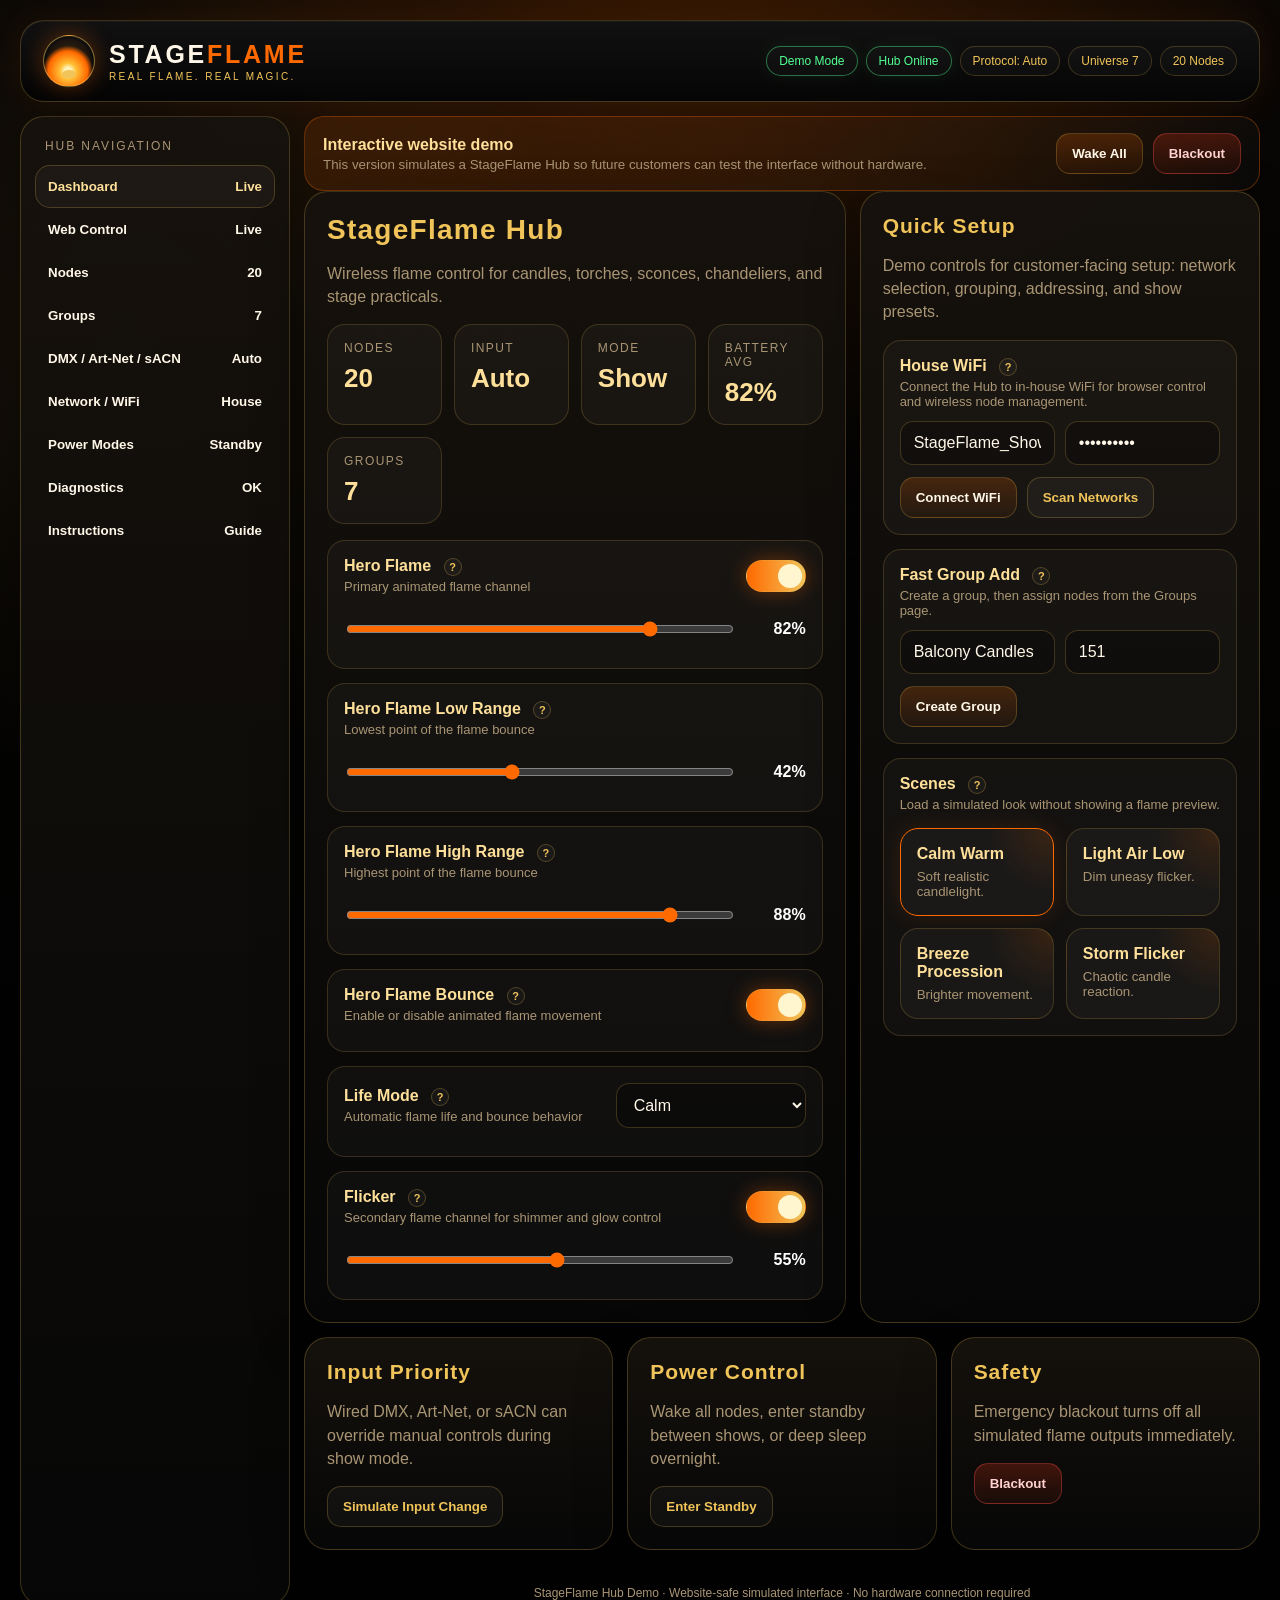
==== commit e37ac0ec: "Add files via upload" ====
--- a/demohub.html
+++ b/demohub.html
@@ -788,6 +788,4769 @@
   filter:grayscale(.35);
 }
 
+
+.webTopBar{
+  display:flex;
+  justify-content:space-between;
+  align-items:center;
+  gap:12px;
+  margin-bottom:14px;
+  padding:14px;
+  border:2px solid rgba(255,106,0,.38);
+  border-radius:20px;
+  background:radial-gradient(circle at top right, rgba(255,106,0,.16), transparent 42%), rgba(255,255,255,.025);
+}
+
+.webTopBar h1{margin:0}
+
+.bigBlackout{
+  font-size:18px;
+  padding:16px 24px;
+  border:3px solid rgba(255,80,40,.72)!important;
+  box-shadow:0 0 28px rgba(255,60,20,.22);
+}
+
+.webControlGrid{
+  display:grid;
+  grid-template-columns:1fr 1fr;
+  gap:14px;
+}
+
+.controlTable{
+  display:grid;
+  gap:10px;
+  margin-top:14px;
+}
+
+.controlRow{
+  display:grid;
+  grid-template-columns:1.1fr 1fr 1fr 90px;
+  gap:10px;
+  align-items:center;
+  padding:12px;
+  border:1px solid rgba(231,184,79,.16);
+  border-radius:16px;
+  background:rgba(255,255,255,.026);
+}
+
+.controlRow strong{color:var(--gold2)}
+
+.controlMini{
+  display:flex;
+  align-items:center;
+  gap:8px;
+}
+
+.controlMini label{
+  color:var(--muted);
+  font-size:12px;
+  min-width:44px;
+}
+
+.chasePanel{
+  display:grid;
+  grid-template-columns:1fr 1fr;
+  gap:12px;
+  margin-top:14px;
+}
+
+.chasePreview{
+  display:flex;
+  flex-wrap:wrap;
+  gap:6px;
+  margin-top:12px;
+}
+
+.chaseDot{
+  width:22px;
+  height:22px;
+  border-radius:50%;
+  border:1px solid rgba(231,184,79,.24);
+  background:rgba(255,255,255,.05);
+  display:inline-block;
+}
+
+.chaseDot.active{
+  background:radial-gradient(circle,#fff2b3,#ff8a16 60%,#371100);
+  box-shadow:0 0 18px rgba(255,106,0,.72);
+}
+
+.fadeButtons{
+  display:grid;
+  grid-template-columns:repeat(3,1fr);
+  gap:10px;
+  margin-top:12px;
+}
+
+
+.consoleSurface{
+  border:1px solid rgba(231,184,79,.24);
+  border-radius:24px;
+  background:
+    radial-gradient(circle at top right, rgba(255,106,0,.12), transparent 38%),
+    linear-gradient(180deg, rgba(18,18,18,.96), rgba(5,5,5,.98));
+  padding:18px;
+  box-shadow:0 20px 60px rgba(0,0,0,.42);
+}
+
+.consoleHeader{
+  display:flex;
+  justify-content:space-between;
+  align-items:center;
+  gap:14px;
+  margin-bottom:16px;
+}
+
+.consoleSelector{
+  display:flex;
+  gap:8px;
+  flex-wrap:wrap;
+}
+
+.consoleSelector button.active{
+  border:2px solid rgba(255,145,35,.9);
+  box-shadow:0 0 20px rgba(255,106,0,.35);
+}
+
+.faderBank{
+  display:grid;
+  grid-template-columns:140px 1fr;
+  gap:16px;
+}
+
+.masterStrip{
+  min-height:440px;
+  padding:14px;
+  border:3px solid rgba(255,145,35,.78);
+  border-radius:22px;
+  background:
+    radial-gradient(circle at top, rgba(255,106,0,.16), transparent 45%),
+    rgba(255,255,255,.03);
+  box-shadow:0 0 32px rgba(255,106,0,.24);
+  display:flex;
+  flex-direction:column;
+  align-items:center;
+  justify-content:space-between;
+}
+
+.faderScroller{
+  overflow-x:auto;
+  padding-bottom:10px;
+}
+
+.faderRows{
+  display:flex;
+  gap:12px;
+  min-width:max-content;
+}
+
+.faderStrip{
+  width:118px;
+  min-height:440px;
+  padding:12px 10px;
+  border:1px solid rgba(231,184,79,.18);
+  border-radius:18px;
+  background:rgba(255,255,255,.025);
+  display:flex;
+  flex-direction:column;
+  align-items:center;
+  justify-content:space-between;
+}
+
+.faderStrip.active{
+  border-color:rgba(255,145,35,.82);
+  box-shadow:0 0 20px rgba(255,106,0,.18);
+}
+
+.faderName{
+  color:var(--gold2);
+  font-weight:900;
+  font-size:13px;
+  text-align:center;
+  min-height:34px;
+  display:flex;
+  align-items:center;
+  justify-content:center;
+}
+
+.faderValue{
+  color:#fff5d6;
+  font-size:22px;
+  font-weight:900;
+  margin:8px 0;
+}
+
+.verticalFader{
+  writing-mode:bt-lr;
+  -webkit-appearance:slider-vertical;
+  appearance:slider-vertical;
+  width:34px;
+  height:230px;
+  accent-color:var(--orange);
+}
+
+.faderLabel{
+  color:var(--muted);
+  font-size:11px;
+  text-transform:uppercase;
+  letter-spacing:.08em;
+}
+
+.lifeSelectSmall{
+  font-size:12px;
+  padding:8px;
+  margin-top:8px;
+}
+
+.consoleSubControls{
+  margin-top:16px;
+  display:grid;
+  grid-template-columns:1fr 1fr;
+  gap:14px;
+}
+
+
+.consoleSurface{
+  background:
+    linear-gradient(180deg, rgba(32,34,72,.96), rgba(16,18,48,.98))!important;
+  border-color:rgba(120,150,255,.35)!important;
+}
+
+.consoleHeader h2{
+  color:#fff6d0;
+}
+
+.faderBank{
+  grid-template-columns:110px 1fr!important;
+}
+
+.masterStrip{
+  min-height:520px!important;
+  border-color:rgba(255,145,35,.9)!important;
+}
+
+.faderRows{
+  gap:10px!important;
+  align-items:stretch;
+}
+
+.consoleFixture{
+  width:260px;
+  min-height:520px;
+  padding:10px;
+  border:1px solid rgba(210,220,255,.24);
+  border-radius:10px;
+  background:
+    linear-gradient(180deg, rgba(59,61,112,.92), rgba(37,39,86,.96));
+  box-shadow:inset 0 1px 0 rgba(255,255,255,.05);
+  display:flex;
+  flex-direction:column;
+}
+
+.consoleFixture.active{
+  border-color:rgba(255,145,35,.85);
+  box-shadow:0 0 20px rgba(255,106,0,.22);
+}
+
+.fixtureNameEdit{
+  width:100%;
+  text-align:center;
+  border:1px solid rgba(255,255,255,.18);
+  background:rgba(0,0,0,.18);
+  color:#fff7d6;
+  font-weight:900;
+  padding:8px;
+  border-radius:8px;
+  margin-bottom:8px;
+}
+
+.fixtureMeta{
+  display:flex;
+  justify-content:space-between;
+  gap:6px;
+  color:#d6dafd;
+  font-size:11px;
+  margin-bottom:8px;
+}
+
+.threeFaders{
+  flex:1;
+  display:grid;
+  grid-template-columns:repeat(3,1fr);
+  gap:8px;
+  align-items:end;
+}
+
+.channelStrip{
+  height:410px;
+  display:flex;
+  flex-direction:column;
+  align-items:center;
+  justify-content:space-between;
+  padding:8px 5px;
+  border:1px solid rgba(255,255,255,.14);
+  border-radius:8px;
+  background:rgba(0,0,0,.12);
+}
+
+.channelLabel{
+  width:100%;
+  border:1px solid rgba(255,255,255,.15);
+  background:rgba(0,0,0,.22);
+  color:#e9eaff;
+  font-size:11px;
+  font-weight:800;
+  text-align:center;
+  padding:6px 4px;
+  border-radius:6px;
+}
+
+.channelValue{
+  color:#ffffff;
+  font-weight:900;
+  font-size:16px;
+  min-height:20px;
+}
+
+.channelNumber{
+  color:#00ff77;
+  font-size:11px;
+  font-weight:900;
+}
+
+.consoleFader{
+  writing-mode:bt-lr;
+  -webkit-appearance:slider-vertical;
+  appearance:slider-vertical;
+  width:34px;
+  height:250px;
+  accent-color:#f7f7ff;
+}
+
+.lifeReadout{
+  color:#ffd36e;
+  font-size:10px;
+  text-align:center;
+  min-height:24px;
+  display:flex;
+  align-items:center;
+  justify-content:center;
+}
+
+.masterStrip .consoleFader{
+  height:300px;
+  accent-color:var(--orange);
+}
+
+
+.consoleSurface{
+  background:
+    radial-gradient(circle at top right, rgba(255,106,0,.12), transparent 38%),
+    linear-gradient(180deg, rgba(22,18,13,.96), rgba(7,7,7,.98))!important;
+  border:1px solid rgba(231,184,79,.24)!important;
+  border-radius:24px;
+  padding:18px;
+  box-shadow:0 20px 60px rgba(0,0,0,.42);
+}
+
+.consoleHeader h2{
+  color:var(--gold)!important;
+}
+
+.faderBank{
+  grid-template-columns:120px 1fr!important;
+  align-items:stretch;
+}
+
+.masterStrip{
+  min-height:500px!important;
+  border:3px solid rgba(255,145,35,.9)!important;
+  background:
+    radial-gradient(circle at top, rgba(255,106,0,.16), transparent 45%),
+    linear-gradient(180deg, rgba(30,22,14,.95), rgba(8,8,8,.98))!important;
+}
+
+.faderScroller{
+  min-height:520px;
+  overflow-x:auto;
+  overflow-y:hidden;
+  border:1px solid rgba(231,184,79,.16);
+  border-radius:20px;
+  background:rgba(0,0,0,.16);
+  padding:14px;
+}
+
+.faderRows{
+  gap:12px!important;
+  align-items:stretch;
+  min-height:490px;
+}
+
+.consoleFixture{
+  width:255px;
+  min-height:485px;
+  padding:12px;
+  border:1px solid rgba(231,184,79,.24);
+  border-radius:18px;
+  background:
+    radial-gradient(circle at top right, rgba(255,106,0,.10), transparent 42%),
+    linear-gradient(180deg, rgba(24,19,13,.96), rgba(9,9,9,.98));
+  box-shadow:inset 0 1px 0 rgba(255,255,255,.035);
+  display:flex;
+  flex-direction:column;
+}
+
+.consoleFixture.active{
+  border:2px solid rgba(255,145,35,.86);
+  box-shadow:0 0 24px rgba(255,106,0,.24);
+}
+
+.fixtureNameEdit{
+  width:100%;
+  text-align:center;
+  border:1px solid rgba(231,184,79,.22);
+  background:rgba(0,0,0,.28);
+  color:#fff7d6;
+  font-weight:900;
+  padding:8px;
+  border-radius:10px;
+  margin-bottom:8px;
+}
+
+.fixtureMeta{
+  display:flex;
+  justify-content:space-between;
+  gap:6px;
+  color:var(--muted);
+  font-size:11px;
+  margin-bottom:8px;
+}
+
+.threeFaders{
+  flex:1;
+  display:grid;
+  grid-template-columns:repeat(3,1fr);
+  gap:8px;
+  align-items:end;
+}
+
+.channelStrip{
+  height:405px;
+  display:flex;
+  flex-direction:column;
+  align-items:center;
+  justify-content:space-between;
+  padding:8px 5px;
+  border:1px solid rgba(231,184,79,.16);
+  border-radius:12px;
+  background:rgba(255,255,255,.025);
+}
+
+.channelLabel{
+  width:100%;
+  border:1px solid rgba(231,184,79,.18);
+  background:rgba(0,0,0,.24);
+  color:#fff2c8;
+  font-size:11px;
+  font-weight:800;
+  text-align:center;
+  padding:6px 4px;
+  border-radius:8px;
+}
+
+.channelValue{
+  color:#ffffff;
+  font-weight:900;
+  font-size:16px;
+  min-height:20px;
+}
+
+.channelNumber{
+  color:var(--green);
+  font-size:11px;
+  font-weight:900;
+}
+
+.consoleFader{
+  writing-mode:bt-lr;
+  -webkit-appearance:slider-vertical;
+  appearance:slider-vertical;
+  width:34px;
+  height:250px;
+  accent-color:var(--orange);
+}
+
+.lifeReadout{
+  color:var(--gold);
+  font-size:10px;
+  text-align:center;
+  min-height:24px;
+  display:flex;
+  align-items:center;
+  justify-content:center;
+}
+
+.masterStrip .consoleFader{
+  height:300px;
+}
+
+.addFaderPanel{
+  display:grid;
+  grid-template-columns:1fr 1fr auto;
+  gap:10px;
+  align-items:end;
+  margin-bottom:14px;
+  padding:14px;
+  border:1px solid rgba(231,184,79,.18);
+  border-radius:18px;
+  background:rgba(255,255,255,.025);
+}
+
+.emptyFaderMessage{
+  min-width:520px;
+  min-height:460px;
+  border:1px dashed rgba(231,184,79,.26);
+  border-radius:18px;
+  color:var(--muted);
+  display:grid;
+  place-items:center;
+  text-align:center;
+  padding:22px;
+}
+
+.removeFaderBtn{
+  padding:7px 9px;
+  font-size:11px;
+  border-radius:10px;
+  margin-top:8px;
+}
+
+
+.consoleSurface,
+.addFaderPanel,
+.webTopBar{
+  overflow:visible!important;
+  position:relative;
+}
+
+.addFaderPanel{
+  z-index:50;
+}
+
+.addFaderPanel select,
+.addFaderPanel input,
+.addFaderPanel button{
+  position:relative;
+  z-index:60;
+}
+
+.faderScroller{
+  position:relative;
+  z-index:1;
+}
+
+.consoleFixture{
+  overflow:visible;
+}
+
+select{
+  position:relative;
+  z-index:20;
+}
+
+
+.addFaderPanel{
+  grid-template-columns:1fr!important;
+}
+
+.addTypeButtons{
+  display:flex;
+  gap:10px;
+  flex-wrap:wrap;
+  margin-bottom:12px;
+}
+
+.addTypeButtons button.active{
+  border:3px solid rgba(255,145,35,.9)!important;
+  box-shadow:0 0 22px rgba(255,106,0,.32);
+}
+
+.addVisibleList{
+  display:grid;
+  grid-template-columns:repeat(auto-fill,minmax(180px,1fr));
+  gap:10px;
+}
+
+.addItemBtn{
+  width:100%;
+  text-align:left;
+  padding:12px;
+  border-radius:14px;
+  border:1px solid rgba(231,184,79,.22);
+  background:rgba(255,255,255,.03);
+  color:var(--text);
+}
+
+.addItemBtn:hover{
+  border-color:rgba(255,145,35,.75);
+  box-shadow:0 0 18px rgba(255,106,0,.2);
+}
+
+.addItemBtn.added{
+  color:var(--muted);
+  opacity:.55;
+}
+
+.addItemBtn strong{
+  display:block;
+  color:var(--gold2);
+  margin-bottom:4px;
+}
+
+.addItemBtn small{
+  color:var(--muted);
+}
+
+
+/* Web Control v23 fixes */
+.consoleSurface,
+.addFaderPanel,
+.faderScroller,
+.faderRows{
+  overflow:visible!important;
+}
+
+.consoleSurface{
+  background:
+    radial-gradient(circle at top right, rgba(255,106,0,.12), transparent 38%),
+    linear-gradient(180deg, rgba(22,18,13,.96), rgba(7,7,7,.98))!important;
+  border:1px solid rgba(231,184,79,.24)!important;
+}
+
+.addFaderPanel{
+  display:block!important;
+  position:relative;
+  z-index:20;
+  margin-bottom:16px;
+}
+
+.addTypeButtons{
+  display:flex;
+  gap:10px;
+  flex-wrap:wrap;
+  margin:10px 0 12px;
+}
+
+.addTypeButtons button.active{
+  border:3px solid rgba(255,145,35,.9)!important;
+  box-shadow:0 0 22px rgba(255,106,0,.32);
+}
+
+.addVisibleList{
+  display:grid!important;
+  grid-template-columns:repeat(auto-fill,minmax(180px,1fr));
+  gap:10px;
+  width:100%;
+}
+
+.addItemBtn{
+  width:100%;
+  text-align:left;
+  padding:12px;
+  border-radius:14px;
+  border:1px solid rgba(231,184,79,.22);
+  background:rgba(255,255,255,.03);
+  color:var(--text);
+}
+
+.addItemBtn:hover{
+  border-color:rgba(255,145,35,.75);
+  box-shadow:0 0 18px rgba(255,106,0,.2);
+}
+
+.addItemBtn.added{
+  color:var(--muted);
+  opacity:.55;
+}
+
+.addItemBtn strong{
+  display:block;
+  color:var(--gold2);
+  margin-bottom:4px;
+}
+
+.addItemBtn small{
+  color:var(--muted);
+}
+
+.consoleFader,
+.verticalFader{
+  writing-mode:vertical-lr!important;
+  direction:rtl!important;
+  appearance:auto;
+  -webkit-appearance:slider-vertical;
+  width:34px;
+}
+
+.masterStrip .consoleFader{
+  height:300px;
+}
+
+.faderRows{
+  min-height:490px;
+}
+
+.emptyFaderMessage{
+  min-width:520px;
+}
+
+
+/* v24 repair: visible group list and web-control add list */
+.groupManage{
+  display:grid!important;
+  gap:14px!important;
+  margin-top:16px!important;
+}
+
+.webAddPanel{
+  margin-bottom:16px;
+  padding:14px;
+  border:1px solid rgba(231,184,79,.18);
+  border-radius:18px;
+  background:rgba(255,255,255,.025);
+}
+
+.webAddButtons{
+  display:flex;
+  gap:10px;
+  flex-wrap:wrap;
+  margin:10px 0 12px;
+}
+
+.webAddButtons button.active{
+  border:3px solid rgba(255,145,35,.9)!important;
+  box-shadow:0 0 22px rgba(255,106,0,.32);
+}
+
+.webAddList{
+  display:grid!important;
+  grid-template-columns:repeat(auto-fill,minmax(190px,1fr));
+  gap:10px;
+}
+
+.webAddItem{
+  text-align:left;
+  padding:12px;
+  border-radius:14px;
+  border:1px solid rgba(231,184,79,.22);
+  background:rgba(255,255,255,.03);
+  color:var(--text);
+  width:100%;
+}
+
+.webAddItem strong{
+  display:block;
+  color:var(--gold2);
+  margin-bottom:4px;
+}
+
+.webAddItem small{
+  color:var(--muted);
+}
+
+.webAddItem.added{
+  opacity:.55;
+}
+
+.consoleSurface,
+.faderScroller,
+.faderRows{
+  overflow:visible!important;
+}
+
+.faderScroller{
+  overflow-x:auto!important;
+}
+
+
+/* v25 Web Control rebuild */
+.webAddPanel{
+  display:block!important;
+  margin-bottom:16px!important;
+  padding:14px!important;
+  border:1px solid rgba(231,184,79,.22)!important;
+  border-radius:18px!important;
+  background:rgba(255,255,255,.025)!important;
+  overflow:visible!important;
+}
+
+.webAddButtons{
+  display:flex!important;
+  gap:10px!important;
+  flex-wrap:wrap!important;
+  margin-bottom:12px!important;
+}
+
+.webAddButtons button.active{
+  border:3px solid rgba(255,145,35,.9)!important;
+  box-shadow:0 0 22px rgba(255,106,0,.32)!important;
+}
+
+.webAddList{
+  display:grid!important;
+  grid-template-columns:repeat(auto-fill,minmax(180px,1fr))!important;
+  gap:10px!important;
+}
+
+.webAddItem{
+  width:100%!important;
+  text-align:left!important;
+  padding:12px!important;
+  border-radius:14px!important;
+  border:1px solid rgba(231,184,79,.22)!important;
+  background:rgba(255,255,255,.035)!important;
+  color:var(--text)!important;
+  cursor:pointer!important;
+}
+
+.webAddItem strong{
+  display:block!important;
+  color:var(--gold2)!important;
+  margin-bottom:4px!important;
+}
+
+.webAddItem small{
+  color:var(--muted)!important;
+}
+
+.webAddItem.added{
+  opacity:.55!important;
+}
+
+.consoleSurface{
+  overflow:visible!important;
+  background:
+    radial-gradient(circle at top right, rgba(255,106,0,.12), transparent 38%),
+    linear-gradient(180deg, rgba(22,18,13,.96), rgba(7,7,7,.98))!important;
+  border:1px solid rgba(231,184,79,.24)!important;
+}
+
+.faderScroller{
+  overflow-x:auto!important;
+  overflow-y:hidden!important;
+}
+
+.faderRows{
+  min-height:500px!important;
+  align-items:stretch!important;
+}
+
+.consoleFader{
+  writing-mode:vertical-lr!important;
+  direction:rtl!important;
+  -webkit-appearance:slider-vertical!important;
+  appearance:slider-vertical!important;
+  width:34px!important;
+  accent-color:var(--orange)!important;
+}
+
+
+/* v26 simplified all-node web control */
+.simpleMasterPanel{
+  display:grid;
+  grid-template-columns:1fr 2fr 80px;
+  gap:14px;
+  align-items:center;
+  padding:16px;
+  border:2px solid rgba(255,145,35,.55);
+  border-radius:18px;
+  background:
+    radial-gradient(circle at top right, rgba(255,106,0,.13), transparent 42%),
+    rgba(255,255,255,.03);
+  margin-bottom:16px;
+}
+
+.allNodeMiniFaders{
+  display:grid;
+  grid-template-columns:repeat(auto-fill,minmax(210px,1fr));
+  gap:12px;
+}
+
+.miniNodeStrip{
+  padding:12px;
+  border:1px solid rgba(231,184,79,.22);
+  border-radius:18px;
+  background:
+    radial-gradient(circle at top right, rgba(255,106,0,.09), transparent 42%),
+    rgba(255,255,255,.025);
+}
+
+.miniNodeStrip.active{
+  border:2px solid rgba(255,145,35,.75);
+  box-shadow:0 0 22px rgba(255,106,0,.18);
+}
+
+.miniNodeTop{
+  display:flex;
+  justify-content:space-between;
+  gap:8px;
+  align-items:flex-start;
+  margin-bottom:10px;
+}
+
+.miniNodeTop strong{
+  color:var(--gold2);
+  font-size:15px;
+}
+
+.miniNodeTop small{
+  display:block;
+  color:var(--muted);
+  margin-top:3px;
+}
+
+.miniChannels{
+  display:grid;
+  grid-template-columns:repeat(3,1fr);
+  gap:8px;
+  align-items:end;
+}
+
+.miniChannel{
+  height:250px;
+  display:flex;
+  flex-direction:column;
+  align-items:center;
+  justify-content:space-between;
+  padding:7px 4px;
+  border:1px solid rgba(231,184,79,.14);
+  border-radius:12px;
+  background:rgba(0,0,0,.16);
+}
+
+.miniChannel label{
+  color:var(--gold);
+  font-size:11px;
+  font-weight:800;
+  text-align:center;
+  min-height:28px;
+}
+
+.miniFader{
+  writing-mode:vertical-lr!important;
+  direction:rtl!important;
+  -webkit-appearance:slider-vertical!important;
+  appearance:slider-vertical!important;
+  width:30px!important;
+  height:145px!important;
+  accent-color:var(--orange)!important;
+}
+
+.miniVal{
+  color:#fff;
+  font-weight:900;
+  font-size:13px;
+}
+
+.miniCh{
+  color:var(--green);
+  font-size:10px;
+  font-weight:900;
+}
+
+.miniLifeName{
+  color:var(--gold);
+  font-size:10px;
+  text-align:center;
+  min-height:20px;
+}
+
+@media(max-width:800px){
+  .simpleMasterPanel{
+    grid-template-columns:1fr;
+  }
+}
+
+
+/* v28 group + node console controls */
+.allNodeMiniFaders{
+  display:grid!important;
+  grid-template-columns:repeat(auto-fill,minmax(210px,1fr))!important;
+  gap:12px!important;
+}
+
+.miniNodeStrip.groupStrip{
+  border-color:rgba(255,145,35,.42);
+  background:
+    radial-gradient(circle at top right, rgba(255,145,35,.13), transparent 42%),
+    rgba(255,255,255,.025);
+}
+
+.miniNodeStrip.nodeStrip{
+  border-color:rgba(231,184,79,.20);
+}
+
+
+/* v29 force render 7 groups + 20 nodes on Web Control */
+.allNodeMiniFaders{
+  display:grid!important;
+  grid-template-columns:repeat(auto-fill,minmax(210px,1fr))!important;
+  gap:12px!important;
+  width:100%!important;
+}
+
+.miniNodeStrip{
+  display:block!important;
+  min-height:330px!important;
+}
+
+.miniChannels{
+  display:grid!important;
+  grid-template-columns:repeat(3,1fr)!important;
+  gap:8px!important;
+}
+
+.groupStrip{
+  border:2px solid rgba(255,145,35,.48)!important;
+  background:
+    radial-gradient(circle at top right, rgba(255,145,35,.13), transparent 42%),
+    rgba(255,255,255,.025)!important;
+}
+
+.nodeStrip{
+  border:1px solid rgba(231,184,79,.22)!important;
+}
+
+.nodeModeBadge{
+  vertical-align:middle;
+  margin-left:8px;
+}
+
+
+/* v30 rendered strips */
+.allNodeMiniFaders{
+ display:grid!important;
+ grid-template-columns:repeat(auto-fill,minmax(240px,1fr))!important;
+ gap:14px!important;
+ margin-top:18px!important;
+}
+
+.miniNodeStrip{
+ background:linear-gradient(180deg, rgba(30,18,8,.95), rgba(5,5,5,.95));
+ border:2px solid rgba(255,145,35,.35)!important;
+ border-radius:22px;
+ padding:14px;
+ min-height:420px;
+ display:flex!important;
+ flex-direction:column;
+}
+
+.groupStrip{
+ box-shadow:0 0 24px rgba(255,120,0,.14);
+}
+
+.stripHeader{
+ display:flex;
+ justify-content:space-between;
+ align-items:flex-start;
+ margin-bottom:10px;
+}
+
+.stripTitle{
+ color:var(--gold2);
+ font-size:20px;
+ font-weight:900;
+}
+
+.stripSub{
+ color:var(--muted);
+ font-size:12px;
+ margin-top:3px;
+}
+
+.stripStatus{
+ color:#44ff99;
+ font-size:12px;
+ font-weight:800;
+}
+
+.stripFaders{
+ display:grid;
+ grid-template-columns:repeat(3,1fr);
+ gap:10px;
+ flex:1;
+ align-items:end;
+ margin-top:10px;
+}
+
+.faderCol{
+ border:1px solid rgba(255,255,255,.08);
+ border-radius:16px;
+ padding:10px 6px;
+ background:rgba(255,255,255,.03);
+ text-align:center;
+ min-height:260px;
+ display:flex;
+ flex-direction:column;
+ justify-content:space-between;
+ align-items:center;
+}
+
+.faderCol label{
+ color:var(--gold);
+ font-size:11px;
+ font-weight:800;
+ line-height:1.2;
+}
+
+.consoleFader{
+ writing-mode:vertical-lr!important;
+ direction:rtl!important;
+ -webkit-appearance:slider-vertical!important;
+ appearance:slider-vertical!important;
+ width:28px!important;
+ height:170px!important;
+ accent-color:#ff7a00!important;
+}
+
+.faderValue{
+ color:white;
+ font-weight:900;
+ font-size:15px;
+}
+
+.blackoutBtn{
+ width:100%;
+ margin-top:14px;
+ background:linear-gradient(180deg,#ff7a00,#9c4200);
+ border:2px solid rgba(255,170,90,.6);
+ color:white;
+ font-weight:900;
+ padding:12px;
+ border-radius:14px;
+ cursor:pointer;
+ box-shadow:0 0 18px rgba(255,120,0,.22);
+}
+
+
+/* v31 force visible rendered faders */
+#allGroupMiniFaders,
+#allNodeMiniFaders{
+  display:grid!important;
+  grid-template-columns:repeat(auto-fill,minmax(250px,1fr))!important;
+  gap:14px!important;
+  margin-top:20px!important;
+  min-height:0!important;
+}
+
+.miniNodeStrip{
+  display:flex!important;
+  flex-direction:column!important;
+  min-height:440px!important;
+  padding:14px!important;
+  border-radius:22px!important;
+  background:linear-gradient(180deg, rgba(30,18,8,.95), rgba(5,5,5,.95))!important;
+  border:2px solid rgba(255,145,35,.38)!important;
+  box-shadow:0 0 20px rgba(255,106,0,.12)!important;
+}
+
+.stripHeader{
+  display:flex!important;
+  justify-content:space-between!important;
+  gap:10px!important;
+  margin-bottom:12px!important;
+}
+
+.stripTitle{
+  color:var(--gold2)!important;
+  font-size:19px!important;
+  font-weight:900!important;
+}
+
+.stripSub{
+  color:var(--muted)!important;
+  font-size:12px!important;
+  margin-top:4px!important;
+}
+
+.stripStatus{
+  color:var(--green)!important;
+  font-size:12px!important;
+  font-weight:900!important;
+  white-space:nowrap!important;
+}
+
+.stripFaders{
+  display:grid!important;
+  grid-template-columns:repeat(3,1fr)!important;
+  gap:9px!important;
+  flex:1!important;
+}
+
+.faderCol{
+  display:flex!important;
+  flex-direction:column!important;
+  align-items:center!important;
+  justify-content:space-between!important;
+  min-height:275px!important;
+  padding:10px 5px!important;
+  border:1px solid rgba(231,184,79,.16)!important;
+  border-radius:14px!important;
+  background:rgba(0,0,0,.18)!important;
+  text-align:center!important;
+}
+
+.faderCol label{
+  color:var(--gold)!important;
+  font-size:11px!important;
+  font-weight:800!important;
+  line-height:1.25!important;
+}
+
+.consoleFader{
+  writing-mode:vertical-lr!important;
+  direction:rtl!important;
+  -webkit-appearance:slider-vertical!important;
+  appearance:slider-vertical!important;
+  width:32px!important;
+  height:165px!important;
+  accent-color:var(--orange)!important;
+}
+
+.faderValue{
+  color:#fff!important;
+  font-weight:900!important;
+  font-size:15px!important;
+}
+
+.blackoutBtn{
+  margin-top:12px!important;
+  width:100%!important;
+  border:2px solid rgba(255,170,90,.6)!important;
+  background:linear-gradient(180deg,#ff7a00,#883600)!important;
+  color:white!important;
+  font-weight:900!important;
+  padding:11px!important;
+  border-radius:14px!important;
+  cursor:pointer!important;
+}
+
+.miniLifeName{
+  color:var(--gold)!important;
+  font-size:10px!important;
+  min-height:18px!important;
+}
+
+
+/* v32 selected-target console layout */
+.targetTabs{
+  display:flex;
+  gap:10px;
+  flex-wrap:wrap;
+  margin:14px 0;
+}
+
+.targetTabs button.active{
+  border:3px solid rgba(255,145,35,.9)!important;
+  box-shadow:0 0 22px rgba(255,106,0,.32)!important;
+}
+
+.targetGrid{
+  display:grid;
+  grid-template-columns:repeat(auto-fill,minmax(160px,1fr));
+  gap:10px;
+  max-height:260px;
+  overflow:auto;
+  padding:10px;
+  border:1px solid rgba(231,184,79,.16);
+  border-radius:18px;
+  background:rgba(0,0,0,.18);
+}
+
+.targetBtn{
+  text-align:left;
+  padding:11px;
+  border-radius:14px;
+  border:1px solid rgba(231,184,79,.22);
+  background:rgba(255,255,255,.03);
+  color:var(--text);
+  cursor:pointer;
+}
+
+.targetBtn.selected{
+  border:3px solid rgba(255,145,35,.95)!important;
+  background:linear-gradient(180deg,rgba(255,120,20,.30),rgba(255,106,0,.10));
+  box-shadow:0 0 18px rgba(255,106,0,.25);
+}
+
+.targetBtn strong{
+  display:block;
+  color:var(--gold2);
+  font-size:13px;
+}
+
+.targetBtn small{
+  color:var(--muted);
+  display:block;
+  margin-top:4px;
+}
+
+.selectedSummary{
+  margin-top:14px;
+  padding:14px;
+  border:1px solid rgba(231,184,79,.18);
+  border-radius:16px;
+  background:rgba(255,255,255,.025);
+  display:flex;
+  gap:12px;
+  flex-wrap:wrap;
+  align-items:center;
+}
+
+.selectedSummary strong{
+  color:var(--gold);
+}
+
+.selectedConsole{
+  display:grid;
+  grid-template-columns:140px 1fr;
+  gap:18px;
+  align-items:stretch;
+}
+
+.compactMaster{
+  min-height:360px!important;
+}
+
+.channelConsole{
+  display:grid;
+  grid-template-columns:repeat(3,1fr);
+  gap:14px;
+}
+
+.bigFader{
+  min-height:360px;
+  padding:16px;
+  border:1px solid rgba(231,184,79,.22);
+  border-radius:22px;
+  background:rgba(255,255,255,.025);
+  display:flex;
+  flex-direction:column;
+  align-items:center;
+  justify-content:space-between;
+}
+
+.bigFader label{
+  color:var(--gold);
+  font-weight:900;
+  text-align:center;
+}
+
+.bigFader .consoleFader,
+.compactMaster .consoleFader{
+  height:220px!important;
+}
+
+@media(max-width:900px){
+  .selectedConsole{
+    grid-template-columns:1fr;
+  }
+  .channelConsole{
+    grid-template-columns:1fr;
+  }
+  .bigFader{
+    min-height:260px;
+  }
+}
+
+
+/* v33 compact all-visible web control */
+.compactWebTop{
+  padding:16px 18px!important;
+  margin-bottom:10px!important;
+}
+
+.compactMasterBar{
+  display:grid;
+  grid-template-columns:90px 1fr 70px;
+  gap:12px;
+  align-items:center;
+  padding:12px 14px;
+  border:2px solid rgba(255,145,35,.45);
+  border-radius:18px;
+  background:rgba(255,255,255,.025);
+  margin-bottom:10px;
+}
+
+.compactMasterBar strong,
+.compactMasterBar b{
+  color:var(--gold);
+  font-weight:900;
+}
+
+.compactSection{
+  border:1px solid rgba(231,184,79,.22);
+  border-radius:22px;
+  background:
+    radial-gradient(circle at top right, rgba(255,106,0,.10), transparent 34%),
+    rgba(255,255,255,.018);
+  padding:12px;
+  margin-bottom:10px;
+}
+
+.compactHeader{
+  display:flex;
+  align-items:center;
+  gap:10px;
+  margin-bottom:10px;
+}
+
+.compactHeader h2{
+  margin:0;
+  color:var(--gold);
+  font-size:24px;
+}
+
+.compactGrid{
+  display:grid;
+  grid-template-columns:repeat(auto-fill,minmax(230px,1fr));
+  gap:8px;
+}
+
+.compactStrip{
+  border:1px solid rgba(231,184,79,.20);
+  border-radius:14px;
+  padding:9px;
+  background:linear-gradient(180deg,rgba(28,17,9,.92),rgba(5,5,5,.95));
+  min-height:118px;
+}
+
+.compactStrip.groupStrip{
+  border-color:rgba(255,145,35,.42);
+}
+
+.compactTop{
+  display:flex;
+  justify-content:space-between;
+  gap:8px;
+  align-items:flex-start;
+  margin-bottom:6px;
+}
+
+.compactTop strong{
+  display:block;
+  color:var(--gold2);
+  font-size:14px;
+  line-height:1.05;
+}
+
+.compactTop small{
+  display:block;
+  color:var(--muted);
+  font-size:10px;
+  margin-top:3px;
+  line-height:1.1;
+}
+
+.miniBlackout{
+  padding:5px 7px!important;
+  border-radius:9px!important;
+  font-size:10px!important;
+  background:linear-gradient(180deg,#ff7a00,#7b3000)!important;
+  color:white!important;
+  border:1px solid rgba(255,170,90,.45)!important;
+  white-space:nowrap;
+}
+
+.compactSliders{
+  display:grid;
+  gap:5px;
+}
+
+.compactSliders label{
+  display:grid;
+  grid-template-columns:44px 1fr 42px;
+  gap:6px;
+  align-items:center;
+}
+
+.compactSliders span{
+  color:var(--gold);
+  font-size:10px;
+  font-weight:900;
+}
+
+.compactSliders input[type=range]{
+  width:100%;
+  accent-color:var(--orange);
+}
+
+.compactSliders b{
+  color:#fff;
+  font-size:11px;
+  text-align:right;
+}
+
+.compactSliders em{
+  grid-column:2 / 4;
+  color:var(--muted);
+  font-size:9px;
+  font-style:normal;
+  margin-top:-3px;
+}
+
+@media(max-width:1400px){
+  .compactGrid{
+    grid-template-columns:repeat(auto-fill,minmax(210px,1fr));
+  }
+  .compactStrip{
+    min-height:110px;
+  }
+}
+
+@media(max-width:900px){
+  .compactMasterBar{
+    grid-template-columns:1fr;
+  }
+}
+
+
+/* v35 multi-node group assignment */
+.multiNodeTools{
+  display:flex;
+  gap:8px;
+  flex-wrap:wrap;
+  margin:10px 0;
+}
+
+.multiNodeList{
+  display:grid;
+  grid-template-columns:repeat(auto-fill,minmax(170px,1fr));
+  gap:8px;
+  max-height:180px;
+  overflow:auto;
+  padding:10px;
+  border:1px solid rgba(231,184,79,.16);
+  border-radius:14px;
+  background:rgba(0,0,0,.16);
+}
+
+.nodeCheck{
+  display:flex;
+  align-items:center;
+  gap:8px;
+  padding:8px;
+  border:1px solid rgba(231,184,79,.14);
+  border-radius:12px;
+  background:rgba(255,255,255,.025);
+  color:var(--text);
+  font-size:12px;
+  cursor:pointer;
+}
+
+.nodeCheck input{
+  width:auto;
+}
+
+.nodeCheck span{
+  color:var(--gold2);
+  font-weight:800;
+}
+
+@media(max-width:1050px){
+  .faderBank{grid-template-columns:1fr!important}
+  .consoleFixture{width:245px}
+  .addFaderPanel{grid-template-columns:1fr}
+}
+
+
+.consoleSurface,
+.addFaderPanel,
+.webTopBar{
+  overflow:visible!important;
+  position:relative;
+}
+
+.addFaderPanel{
+  z-index:50;
+}
+
+.addFaderPanel select,
+.addFaderPanel input,
+.addFaderPanel button{
+  position:relative;
+  z-index:60;
+}
+
+.faderScroller{
+  position:relative;
+  z-index:1;
+}
+
+.consoleFixture{
+  overflow:visible;
+}
+
+select{
+  position:relative;
+  z-index:20;
+}
+
+
+.addFaderPanel{
+  grid-template-columns:1fr!important;
+}
+
+.addTypeButtons{
+  display:flex;
+  gap:10px;
+  flex-wrap:wrap;
+  margin-bottom:12px;
+}
+
+.addTypeButtons button.active{
+  border:3px solid rgba(255,145,35,.9)!important;
+  box-shadow:0 0 22px rgba(255,106,0,.32);
+}
+
+.addVisibleList{
+  display:grid;
+  grid-template-columns:repeat(auto-fill,minmax(180px,1fr));
+  gap:10px;
+}
+
+.addItemBtn{
+  width:100%;
+  text-align:left;
+  padding:12px;
+  border-radius:14px;
+  border:1px solid rgba(231,184,79,.22);
+  background:rgba(255,255,255,.03);
+  color:var(--text);
+}
+
+.addItemBtn:hover{
+  border-color:rgba(255,145,35,.75);
+  box-shadow:0 0 18px rgba(255,106,0,.2);
+}
+
+.addItemBtn.added{
+  color:var(--muted);
+  opacity:.55;
+}
+
+.addItemBtn strong{
+  display:block;
+  color:var(--gold2);
+  margin-bottom:4px;
+}
+
+.addItemBtn small{
+  color:var(--muted);
+}
+
+@media(max-width:1050px){
+  .faderBank{grid-template-columns:1fr!important}
+  .consoleFixture{width:245px}
+}
+
+
+.consoleSurface{
+  background:
+    radial-gradient(circle at top right, rgba(255,106,0,.12), transparent 38%),
+    linear-gradient(180deg, rgba(22,18,13,.96), rgba(7,7,7,.98))!important;
+  border:1px solid rgba(231,184,79,.24)!important;
+  border-radius:24px;
+  padding:18px;
+  box-shadow:0 20px 60px rgba(0,0,0,.42);
+}
+
+.consoleHeader h2{
+  color:var(--gold)!important;
+}
+
+.faderBank{
+  grid-template-columns:120px 1fr!important;
+  align-items:stretch;
+}
+
+.masterStrip{
+  min-height:500px!important;
+  border:3px solid rgba(255,145,35,.9)!important;
+  background:
+    radial-gradient(circle at top, rgba(255,106,0,.16), transparent 45%),
+    linear-gradient(180deg, rgba(30,22,14,.95), rgba(8,8,8,.98))!important;
+}
+
+.faderScroller{
+  min-height:520px;
+  overflow-x:auto;
+  overflow-y:hidden;
+  border:1px solid rgba(231,184,79,.16);
+  border-radius:20px;
+  background:rgba(0,0,0,.16);
+  padding:14px;
+}
+
+.faderRows{
+  gap:12px!important;
+  align-items:stretch;
+  min-height:490px;
+}
+
+.consoleFixture{
+  width:255px;
+  min-height:485px;
+  padding:12px;
+  border:1px solid rgba(231,184,79,.24);
+  border-radius:18px;
+  background:
+    radial-gradient(circle at top right, rgba(255,106,0,.10), transparent 42%),
+    linear-gradient(180deg, rgba(24,19,13,.96), rgba(9,9,9,.98));
+  box-shadow:inset 0 1px 0 rgba(255,255,255,.035);
+  display:flex;
+  flex-direction:column;
+}
+
+.consoleFixture.active{
+  border:2px solid rgba(255,145,35,.86);
+  box-shadow:0 0 24px rgba(255,106,0,.24);
+}
+
+.fixtureNameEdit{
+  width:100%;
+  text-align:center;
+  border:1px solid rgba(231,184,79,.22);
+  background:rgba(0,0,0,.28);
+  color:#fff7d6;
+  font-weight:900;
+  padding:8px;
+  border-radius:10px;
+  margin-bottom:8px;
+}
+
+.fixtureMeta{
+  display:flex;
+  justify-content:space-between;
+  gap:6px;
+  color:var(--muted);
+  font-size:11px;
+  margin-bottom:8px;
+}
+
+.threeFaders{
+  flex:1;
+  display:grid;
+  grid-template-columns:repeat(3,1fr);
+  gap:8px;
+  align-items:end;
+}
+
+.channelStrip{
+  height:405px;
+  display:flex;
+  flex-direction:column;
+  align-items:center;
+  justify-content:space-between;
+  padding:8px 5px;
+  border:1px solid rgba(231,184,79,.16);
+  border-radius:12px;
+  background:rgba(255,255,255,.025);
+}
+
+.channelLabel{
+  width:100%;
+  border:1px solid rgba(231,184,79,.18);
+  background:rgba(0,0,0,.24);
+  color:#fff2c8;
+  font-size:11px;
+  font-weight:800;
+  text-align:center;
+  padding:6px 4px;
+  border-radius:8px;
+}
+
+.channelValue{
+  color:#ffffff;
+  font-weight:900;
+  font-size:16px;
+  min-height:20px;
+}
+
+.channelNumber{
+  color:var(--green);
+  font-size:11px;
+  font-weight:900;
+}
+
+.consoleFader{
+  writing-mode:bt-lr;
+  -webkit-appearance:slider-vertical;
+  appearance:slider-vertical;
+  width:34px;
+  height:250px;
+  accent-color:var(--orange);
+}
+
+.lifeReadout{
+  color:var(--gold);
+  font-size:10px;
+  text-align:center;
+  min-height:24px;
+  display:flex;
+  align-items:center;
+  justify-content:center;
+}
+
+.masterStrip .consoleFader{
+  height:300px;
+}
+
+.addFaderPanel{
+  display:grid;
+  grid-template-columns:1fr 1fr auto;
+  gap:10px;
+  align-items:end;
+  margin-bottom:14px;
+  padding:14px;
+  border:1px solid rgba(231,184,79,.18);
+  border-radius:18px;
+  background:rgba(255,255,255,.025);
+}
+
+.emptyFaderMessage{
+  min-width:520px;
+  min-height:460px;
+  border:1px dashed rgba(231,184,79,.26);
+  border-radius:18px;
+  color:var(--muted);
+  display:grid;
+  place-items:center;
+  text-align:center;
+  padding:22px;
+}
+
+.removeFaderBtn{
+  padding:7px 9px;
+  font-size:11px;
+  border-radius:10px;
+  margin-top:8px;
+}
+
+
+.consoleSurface,
+.addFaderPanel,
+.webTopBar{
+  overflow:visible!important;
+  position:relative;
+}
+
+.addFaderPanel{
+  z-index:50;
+}
+
+.addFaderPanel select,
+.addFaderPanel input,
+.addFaderPanel button{
+  position:relative;
+  z-index:60;
+}
+
+.faderScroller{
+  position:relative;
+  z-index:1;
+}
+
+.consoleFixture{
+  overflow:visible;
+}
+
+select{
+  position:relative;
+  z-index:20;
+}
+
+
+.addFaderPanel{
+  grid-template-columns:1fr!important;
+}
+
+.addTypeButtons{
+  display:flex;
+  gap:10px;
+  flex-wrap:wrap;
+  margin-bottom:12px;
+}
+
+.addTypeButtons button.active{
+  border:3px solid rgba(255,145,35,.9)!important;
+  box-shadow:0 0 22px rgba(255,106,0,.32);
+}
+
+.addVisibleList{
+  display:grid;
+  grid-template-columns:repeat(auto-fill,minmax(180px,1fr));
+  gap:10px;
+}
+
+.addItemBtn{
+  width:100%;
+  text-align:left;
+  padding:12px;
+  border-radius:14px;
+  border:1px solid rgba(231,184,79,.22);
+  background:rgba(255,255,255,.03);
+  color:var(--text);
+}
+
+.addItemBtn:hover{
+  border-color:rgba(255,145,35,.75);
+  box-shadow:0 0 18px rgba(255,106,0,.2);
+}
+
+.addItemBtn.added{
+  color:var(--muted);
+  opacity:.55;
+}
+
+.addItemBtn strong{
+  display:block;
+  color:var(--gold2);
+  margin-bottom:4px;
+}
+
+.addItemBtn small{
+  color:var(--muted);
+}
+
+@media(max-width:1050px){
+  .faderBank{grid-template-columns:1fr!important}
+  .consoleFixture{width:245px}
+  .addFaderPanel{grid-template-columns:1fr}
+}
+
+
+.consoleSurface,
+.addFaderPanel,
+.webTopBar{
+  overflow:visible!important;
+  position:relative;
+}
+
+.addFaderPanel{
+  z-index:50;
+}
+
+.addFaderPanel select,
+.addFaderPanel input,
+.addFaderPanel button{
+  position:relative;
+  z-index:60;
+}
+
+.faderScroller{
+  position:relative;
+  z-index:1;
+}
+
+.consoleFixture{
+  overflow:visible;
+}
+
+select{
+  position:relative;
+  z-index:20;
+}
+
+
+.addFaderPanel{
+  grid-template-columns:1fr!important;
+}
+
+.addTypeButtons{
+  display:flex;
+  gap:10px;
+  flex-wrap:wrap;
+  margin-bottom:12px;
+}
+
+.addTypeButtons button.active{
+  border:3px solid rgba(255,145,35,.9)!important;
+  box-shadow:0 0 22px rgba(255,106,0,.32);
+}
+
+.addVisibleList{
+  display:grid;
+  grid-template-columns:repeat(auto-fill,minmax(180px,1fr));
+  gap:10px;
+}
+
+.addItemBtn{
+  width:100%;
+  text-align:left;
+  padding:12px;
+  border-radius:14px;
+  border:1px solid rgba(231,184,79,.22);
+  background:rgba(255,255,255,.03);
+  color:var(--text);
+}
+
+.addItemBtn:hover{
+  border-color:rgba(255,145,35,.75);
+  box-shadow:0 0 18px rgba(255,106,0,.2);
+}
+
+.addItemBtn.added{
+  color:var(--muted);
+  opacity:.55;
+}
+
+.addItemBtn strong{
+  display:block;
+  color:var(--gold2);
+  margin-bottom:4px;
+}
+
+.addItemBtn small{
+  color:var(--muted);
+}
+
+@media(max-width:1050px){
+  .faderBank{
+    grid-template-columns:1fr;
+  }
+  .masterStrip{
+    min-height:260px;
+  }
+  .consoleSubControls{
+    grid-template-columns:1fr;
+  }
+}
+
+
+.consoleSurface{
+  background:
+    linear-gradient(180deg, rgba(32,34,72,.96), rgba(16,18,48,.98))!important;
+  border-color:rgba(120,150,255,.35)!important;
+}
+
+.consoleHeader h2{
+  color:#fff6d0;
+}
+
+.faderBank{
+  grid-template-columns:110px 1fr!important;
+}
+
+.masterStrip{
+  min-height:520px!important;
+  border-color:rgba(255,145,35,.9)!important;
+}
+
+.faderRows{
+  gap:10px!important;
+  align-items:stretch;
+}
+
+.consoleFixture{
+  width:260px;
+  min-height:520px;
+  padding:10px;
+  border:1px solid rgba(210,220,255,.24);
+  border-radius:10px;
+  background:
+    linear-gradient(180deg, rgba(59,61,112,.92), rgba(37,39,86,.96));
+  box-shadow:inset 0 1px 0 rgba(255,255,255,.05);
+  display:flex;
+  flex-direction:column;
+}
+
+.consoleFixture.active{
+  border-color:rgba(255,145,35,.85);
+  box-shadow:0 0 20px rgba(255,106,0,.22);
+}
+
+.fixtureNameEdit{
+  width:100%;
+  text-align:center;
+  border:1px solid rgba(255,255,255,.18);
+  background:rgba(0,0,0,.18);
+  color:#fff7d6;
+  font-weight:900;
+  padding:8px;
+  border-radius:8px;
+  margin-bottom:8px;
+}
+
+.fixtureMeta{
+  display:flex;
+  justify-content:space-between;
+  gap:6px;
+  color:#d6dafd;
+  font-size:11px;
+  margin-bottom:8px;
+}
+
+.threeFaders{
+  flex:1;
+  display:grid;
+  grid-template-columns:repeat(3,1fr);
+  gap:8px;
+  align-items:end;
+}
+
+.channelStrip{
+  height:410px;
+  display:flex;
+  flex-direction:column;
+  align-items:center;
+  justify-content:space-between;
+  padding:8px 5px;
+  border:1px solid rgba(255,255,255,.14);
+  border-radius:8px;
+  background:rgba(0,0,0,.12);
+}
+
+.channelLabel{
+  width:100%;
+  border:1px solid rgba(255,255,255,.15);
+  background:rgba(0,0,0,.22);
+  color:#e9eaff;
+  font-size:11px;
+  font-weight:800;
+  text-align:center;
+  padding:6px 4px;
+  border-radius:6px;
+}
+
+.channelValue{
+  color:#ffffff;
+  font-weight:900;
+  font-size:16px;
+  min-height:20px;
+}
+
+.channelNumber{
+  color:#00ff77;
+  font-size:11px;
+  font-weight:900;
+}
+
+.consoleFader{
+  writing-mode:bt-lr;
+  -webkit-appearance:slider-vertical;
+  appearance:slider-vertical;
+  width:34px;
+  height:250px;
+  accent-color:#f7f7ff;
+}
+
+.lifeReadout{
+  color:#ffd36e;
+  font-size:10px;
+  text-align:center;
+  min-height:24px;
+  display:flex;
+  align-items:center;
+  justify-content:center;
+}
+
+.masterStrip .consoleFader{
+  height:300px;
+  accent-color:var(--orange);
+}
+
+
+.consoleSurface{
+  background:
+    radial-gradient(circle at top right, rgba(255,106,0,.12), transparent 38%),
+    linear-gradient(180deg, rgba(22,18,13,.96), rgba(7,7,7,.98))!important;
+  border:1px solid rgba(231,184,79,.24)!important;
+  border-radius:24px;
+  padding:18px;
+  box-shadow:0 20px 60px rgba(0,0,0,.42);
+}
+
+.consoleHeader h2{
+  color:var(--gold)!important;
+}
+
+.faderBank{
+  grid-template-columns:120px 1fr!important;
+  align-items:stretch;
+}
+
+.masterStrip{
+  min-height:500px!important;
+  border:3px solid rgba(255,145,35,.9)!important;
+  background:
+    radial-gradient(circle at top, rgba(255,106,0,.16), transparent 45%),
+    linear-gradient(180deg, rgba(30,22,14,.95), rgba(8,8,8,.98))!important;
+}
+
+.faderScroller{
+  min-height:520px;
+  overflow-x:auto;
+  overflow-y:hidden;
+  border:1px solid rgba(231,184,79,.16);
+  border-radius:20px;
+  background:rgba(0,0,0,.16);
+  padding:14px;
+}
+
+.faderRows{
+  gap:12px!important;
+  align-items:stretch;
+  min-height:490px;
+}
+
+.consoleFixture{
+  width:255px;
+  min-height:485px;
+  padding:12px;
+  border:1px solid rgba(231,184,79,.24);
+  border-radius:18px;
+  background:
+    radial-gradient(circle at top right, rgba(255,106,0,.10), transparent 42%),
+    linear-gradient(180deg, rgba(24,19,13,.96), rgba(9,9,9,.98));
+  box-shadow:inset 0 1px 0 rgba(255,255,255,.035);
+  display:flex;
+  flex-direction:column;
+}
+
+.consoleFixture.active{
+  border:2px solid rgba(255,145,35,.86);
+  box-shadow:0 0 24px rgba(255,106,0,.24);
+}
+
+.fixtureNameEdit{
+  width:100%;
+  text-align:center;
+  border:1px solid rgba(231,184,79,.22);
+  background:rgba(0,0,0,.28);
+  color:#fff7d6;
+  font-weight:900;
+  padding:8px;
+  border-radius:10px;
+  margin-bottom:8px;
+}
+
+.fixtureMeta{
+  display:flex;
+  justify-content:space-between;
+  gap:6px;
+  color:var(--muted);
+  font-size:11px;
+  margin-bottom:8px;
+}
+
+.threeFaders{
+  flex:1;
+  display:grid;
+  grid-template-columns:repeat(3,1fr);
+  gap:8px;
+  align-items:end;
+}
+
+.channelStrip{
+  height:405px;
+  display:flex;
+  flex-direction:column;
+  align-items:center;
+  justify-content:space-between;
+  padding:8px 5px;
+  border:1px solid rgba(231,184,79,.16);
+  border-radius:12px;
+  background:rgba(255,255,255,.025);
+}
+
+.channelLabel{
+  width:100%;
+  border:1px solid rgba(231,184,79,.18);
+  background:rgba(0,0,0,.24);
+  color:#fff2c8;
+  font-size:11px;
+  font-weight:800;
+  text-align:center;
+  padding:6px 4px;
+  border-radius:8px;
+}
+
+.channelValue{
+  color:#ffffff;
+  font-weight:900;
+  font-size:16px;
+  min-height:20px;
+}
+
+.channelNumber{
+  color:var(--green);
+  font-size:11px;
+  font-weight:900;
+}
+
+.consoleFader{
+  writing-mode:bt-lr;
+  -webkit-appearance:slider-vertical;
+  appearance:slider-vertical;
+  width:34px;
+  height:250px;
+  accent-color:var(--orange);
+}
+
+.lifeReadout{
+  color:var(--gold);
+  font-size:10px;
+  text-align:center;
+  min-height:24px;
+  display:flex;
+  align-items:center;
+  justify-content:center;
+}
+
+.masterStrip .consoleFader{
+  height:300px;
+}
+
+.addFaderPanel{
+  display:grid;
+  grid-template-columns:1fr 1fr auto;
+  gap:10px;
+  align-items:end;
+  margin-bottom:14px;
+  padding:14px;
+  border:1px solid rgba(231,184,79,.18);
+  border-radius:18px;
+  background:rgba(255,255,255,.025);
+}
+
+.emptyFaderMessage{
+  min-width:520px;
+  min-height:460px;
+  border:1px dashed rgba(231,184,79,.26);
+  border-radius:18px;
+  color:var(--muted);
+  display:grid;
+  place-items:center;
+  text-align:center;
+  padding:22px;
+}
+
+.removeFaderBtn{
+  padding:7px 9px;
+  font-size:11px;
+  border-radius:10px;
+  margin-top:8px;
+}
+
+
+.consoleSurface,
+.addFaderPanel,
+.webTopBar{
+  overflow:visible!important;
+  position:relative;
+}
+
+.addFaderPanel{
+  z-index:50;
+}
+
+.addFaderPanel select,
+.addFaderPanel input,
+.addFaderPanel button{
+  position:relative;
+  z-index:60;
+}
+
+.faderScroller{
+  position:relative;
+  z-index:1;
+}
+
+.consoleFixture{
+  overflow:visible;
+}
+
+select{
+  position:relative;
+  z-index:20;
+}
+
+
+.addFaderPanel{
+  grid-template-columns:1fr!important;
+}
+
+.addTypeButtons{
+  display:flex;
+  gap:10px;
+  flex-wrap:wrap;
+  margin-bottom:12px;
+}
+
+.addTypeButtons button.active{
+  border:3px solid rgba(255,145,35,.9)!important;
+  box-shadow:0 0 22px rgba(255,106,0,.32);
+}
+
+.addVisibleList{
+  display:grid;
+  grid-template-columns:repeat(auto-fill,minmax(180px,1fr));
+  gap:10px;
+}
+
+.addItemBtn{
+  width:100%;
+  text-align:left;
+  padding:12px;
+  border-radius:14px;
+  border:1px solid rgba(231,184,79,.22);
+  background:rgba(255,255,255,.03);
+  color:var(--text);
+}
+
+.addItemBtn:hover{
+  border-color:rgba(255,145,35,.75);
+  box-shadow:0 0 18px rgba(255,106,0,.2);
+}
+
+.addItemBtn.added{
+  color:var(--muted);
+  opacity:.55;
+}
+
+.addItemBtn strong{
+  display:block;
+  color:var(--gold2);
+  margin-bottom:4px;
+}
+
+.addItemBtn small{
+  color:var(--muted);
+}
+
+@media(max-width:1050px){
+  .faderBank{grid-template-columns:1fr!important}
+  .consoleFixture{width:245px}
+  .addFaderPanel{grid-template-columns:1fr}
+}
+
+
+.consoleSurface,
+.addFaderPanel,
+.webTopBar{
+  overflow:visible!important;
+  position:relative;
+}
+
+.addFaderPanel{
+  z-index:50;
+}
+
+.addFaderPanel select,
+.addFaderPanel input,
+.addFaderPanel button{
+  position:relative;
+  z-index:60;
+}
+
+.faderScroller{
+  position:relative;
+  z-index:1;
+}
+
+.consoleFixture{
+  overflow:visible;
+}
+
+select{
+  position:relative;
+  z-index:20;
+}
+
+
+.addFaderPanel{
+  grid-template-columns:1fr!important;
+}
+
+.addTypeButtons{
+  display:flex;
+  gap:10px;
+  flex-wrap:wrap;
+  margin-bottom:12px;
+}
+
+.addTypeButtons button.active{
+  border:3px solid rgba(255,145,35,.9)!important;
+  box-shadow:0 0 22px rgba(255,106,0,.32);
+}
+
+.addVisibleList{
+  display:grid;
+  grid-template-columns:repeat(auto-fill,minmax(180px,1fr));
+  gap:10px;
+}
+
+.addItemBtn{
+  width:100%;
+  text-align:left;
+  padding:12px;
+  border-radius:14px;
+  border:1px solid rgba(231,184,79,.22);
+  background:rgba(255,255,255,.03);
+  color:var(--text);
+}
+
+.addItemBtn:hover{
+  border-color:rgba(255,145,35,.75);
+  box-shadow:0 0 18px rgba(255,106,0,.2);
+}
+
+.addItemBtn.added{
+  color:var(--muted);
+  opacity:.55;
+}
+
+.addItemBtn strong{
+  display:block;
+  color:var(--gold2);
+  margin-bottom:4px;
+}
+
+.addItemBtn small{
+  color:var(--muted);
+}
+
+@media(max-width:1050px){
+  .faderBank{grid-template-columns:1fr!important}
+  .consoleFixture{width:245px}
+}
+
+
+.consoleSurface{
+  background:
+    radial-gradient(circle at top right, rgba(255,106,0,.12), transparent 38%),
+    linear-gradient(180deg, rgba(22,18,13,.96), rgba(7,7,7,.98))!important;
+  border:1px solid rgba(231,184,79,.24)!important;
+  border-radius:24px;
+  padding:18px;
+  box-shadow:0 20px 60px rgba(0,0,0,.42);
+}
+
+.consoleHeader h2{
+  color:var(--gold)!important;
+}
+
+.faderBank{
+  grid-template-columns:120px 1fr!important;
+  align-items:stretch;
+}
+
+.masterStrip{
+  min-height:500px!important;
+  border:3px solid rgba(255,145,35,.9)!important;
+  background:
+    radial-gradient(circle at top, rgba(255,106,0,.16), transparent 45%),
+    linear-gradient(180deg, rgba(30,22,14,.95), rgba(8,8,8,.98))!important;
+}
+
+.faderScroller{
+  min-height:520px;
+  overflow-x:auto;
+  overflow-y:hidden;
+  border:1px solid rgba(231,184,79,.16);
+  border-radius:20px;
+  background:rgba(0,0,0,.16);
+  padding:14px;
+}
+
+.faderRows{
+  gap:12px!important;
+  align-items:stretch;
+  min-height:490px;
+}
+
+.consoleFixture{
+  width:255px;
+  min-height:485px;
+  padding:12px;
+  border:1px solid rgba(231,184,79,.24);
+  border-radius:18px;
+  background:
+    radial-gradient(circle at top right, rgba(255,106,0,.10), transparent 42%),
+    linear-gradient(180deg, rgba(24,19,13,.96), rgba(9,9,9,.98));
+  box-shadow:inset 0 1px 0 rgba(255,255,255,.035);
+  display:flex;
+  flex-direction:column;
+}
+
+.consoleFixture.active{
+  border:2px solid rgba(255,145,35,.86);
+  box-shadow:0 0 24px rgba(255,106,0,.24);
+}
+
+.fixtureNameEdit{
+  width:100%;
+  text-align:center;
+  border:1px solid rgba(231,184,79,.22);
+  background:rgba(0,0,0,.28);
+  color:#fff7d6;
+  font-weight:900;
+  padding:8px;
+  border-radius:10px;
+  margin-bottom:8px;
+}
+
+.fixtureMeta{
+  display:flex;
+  justify-content:space-between;
+  gap:6px;
+  color:var(--muted);
+  font-size:11px;
+  margin-bottom:8px;
+}
+
+.threeFaders{
+  flex:1;
+  display:grid;
+  grid-template-columns:repeat(3,1fr);
+  gap:8px;
+  align-items:end;
+}
+
+.channelStrip{
+  height:405px;
+  display:flex;
+  flex-direction:column;
+  align-items:center;
+  justify-content:space-between;
+  padding:8px 5px;
+  border:1px solid rgba(231,184,79,.16);
+  border-radius:12px;
+  background:rgba(255,255,255,.025);
+}
+
+.channelLabel{
+  width:100%;
+  border:1px solid rgba(231,184,79,.18);
+  background:rgba(0,0,0,.24);
+  color:#fff2c8;
+  font-size:11px;
+  font-weight:800;
+  text-align:center;
+  padding:6px 4px;
+  border-radius:8px;
+}
+
+.channelValue{
+  color:#ffffff;
+  font-weight:900;
+  font-size:16px;
+  min-height:20px;
+}
+
+.channelNumber{
+  color:var(--green);
+  font-size:11px;
+  font-weight:900;
+}
+
+.consoleFader{
+  writing-mode:bt-lr;
+  -webkit-appearance:slider-vertical;
+  appearance:slider-vertical;
+  width:34px;
+  height:250px;
+  accent-color:var(--orange);
+}
+
+.lifeReadout{
+  color:var(--gold);
+  font-size:10px;
+  text-align:center;
+  min-height:24px;
+  display:flex;
+  align-items:center;
+  justify-content:center;
+}
+
+.masterStrip .consoleFader{
+  height:300px;
+}
+
+.addFaderPanel{
+  display:grid;
+  grid-template-columns:1fr 1fr auto;
+  gap:10px;
+  align-items:end;
+  margin-bottom:14px;
+  padding:14px;
+  border:1px solid rgba(231,184,79,.18);
+  border-radius:18px;
+  background:rgba(255,255,255,.025);
+}
+
+.emptyFaderMessage{
+  min-width:520px;
+  min-height:460px;
+  border:1px dashed rgba(231,184,79,.26);
+  border-radius:18px;
+  color:var(--muted);
+  display:grid;
+  place-items:center;
+  text-align:center;
+  padding:22px;
+}
+
+.removeFaderBtn{
+  padding:7px 9px;
+  font-size:11px;
+  border-radius:10px;
+  margin-top:8px;
+}
+
+
+.consoleSurface,
+.addFaderPanel,
+.webTopBar{
+  overflow:visible!important;
+  position:relative;
+}
+
+.addFaderPanel{
+  z-index:50;
+}
+
+.addFaderPanel select,
+.addFaderPanel input,
+.addFaderPanel button{
+  position:relative;
+  z-index:60;
+}
+
+.faderScroller{
+  position:relative;
+  z-index:1;
+}
+
+.consoleFixture{
+  overflow:visible;
+}
+
+select{
+  position:relative;
+  z-index:20;
+}
+
+
+.addFaderPanel{
+  grid-template-columns:1fr!important;
+}
+
+.addTypeButtons{
+  display:flex;
+  gap:10px;
+  flex-wrap:wrap;
+  margin-bottom:12px;
+}
+
+.addTypeButtons button.active{
+  border:3px solid rgba(255,145,35,.9)!important;
+  box-shadow:0 0 22px rgba(255,106,0,.32);
+}
+
+.addVisibleList{
+  display:grid;
+  grid-template-columns:repeat(auto-fill,minmax(180px,1fr));
+  gap:10px;
+}
+
+.addItemBtn{
+  width:100%;
+  text-align:left;
+  padding:12px;
+  border-radius:14px;
+  border:1px solid rgba(231,184,79,.22);
+  background:rgba(255,255,255,.03);
+  color:var(--text);
+}
+
+.addItemBtn:hover{
+  border-color:rgba(255,145,35,.75);
+  box-shadow:0 0 18px rgba(255,106,0,.2);
+}
+
+.addItemBtn.added{
+  color:var(--muted);
+  opacity:.55;
+}
+
+.addItemBtn strong{
+  display:block;
+  color:var(--gold2);
+  margin-bottom:4px;
+}
+
+.addItemBtn small{
+  color:var(--muted);
+}
+
+@media(max-width:1050px){
+  .faderBank{grid-template-columns:1fr!important}
+  .consoleFixture{width:245px}
+  .addFaderPanel{grid-template-columns:1fr}
+}
+
+
+.consoleSurface,
+.addFaderPanel,
+.webTopBar{
+  overflow:visible!important;
+  position:relative;
+}
+
+.addFaderPanel{
+  z-index:50;
+}
+
+.addFaderPanel select,
+.addFaderPanel input,
+.addFaderPanel button{
+  position:relative;
+  z-index:60;
+}
+
+.faderScroller{
+  position:relative;
+  z-index:1;
+}
+
+.consoleFixture{
+  overflow:visible;
+}
+
+select{
+  position:relative;
+  z-index:20;
+}
+
+
+.addFaderPanel{
+  grid-template-columns:1fr!important;
+}
+
+.addTypeButtons{
+  display:flex;
+  gap:10px;
+  flex-wrap:wrap;
+  margin-bottom:12px;
+}
+
+.addTypeButtons button.active{
+  border:3px solid rgba(255,145,35,.9)!important;
+  box-shadow:0 0 22px rgba(255,106,0,.32);
+}
+
+.addVisibleList{
+  display:grid;
+  grid-template-columns:repeat(auto-fill,minmax(180px,1fr));
+  gap:10px;
+}
+
+.addItemBtn{
+  width:100%;
+  text-align:left;
+  padding:12px;
+  border-radius:14px;
+  border:1px solid rgba(231,184,79,.22);
+  background:rgba(255,255,255,.03);
+  color:var(--text);
+}
+
+.addItemBtn:hover{
+  border-color:rgba(255,145,35,.75);
+  box-shadow:0 0 18px rgba(255,106,0,.2);
+}
+
+.addItemBtn.added{
+  color:var(--muted);
+  opacity:.55;
+}
+
+.addItemBtn strong{
+  display:block;
+  color:var(--gold2);
+  margin-bottom:4px;
+}
+
+.addItemBtn small{
+  color:var(--muted);
+}
+
+@media(max-width:1050px){
+  .webControlGrid,.chasePanel{grid-template-columns:1fr}
+  .controlRow{grid-template-columns:1fr}
+}
+
+
+.consoleSurface{
+  border:1px solid rgba(231,184,79,.24);
+  border-radius:24px;
+  background:
+    radial-gradient(circle at top right, rgba(255,106,0,.12), transparent 38%),
+    linear-gradient(180deg, rgba(18,18,18,.96), rgba(5,5,5,.98));
+  padding:18px;
+  box-shadow:0 20px 60px rgba(0,0,0,.42);
+}
+
+.consoleHeader{
+  display:flex;
+  justify-content:space-between;
+  align-items:center;
+  gap:14px;
+  margin-bottom:16px;
+}
+
+.consoleSelector{
+  display:flex;
+  gap:8px;
+  flex-wrap:wrap;
+}
+
+.consoleSelector button.active{
+  border:2px solid rgba(255,145,35,.9);
+  box-shadow:0 0 20px rgba(255,106,0,.35);
+}
+
+.faderBank{
+  display:grid;
+  grid-template-columns:140px 1fr;
+  gap:16px;
+}
+
+.masterStrip{
+  min-height:440px;
+  padding:14px;
+  border:3px solid rgba(255,145,35,.78);
+  border-radius:22px;
+  background:
+    radial-gradient(circle at top, rgba(255,106,0,.16), transparent 45%),
+    rgba(255,255,255,.03);
+  box-shadow:0 0 32px rgba(255,106,0,.24);
+  display:flex;
+  flex-direction:column;
+  align-items:center;
+  justify-content:space-between;
+}
+
+.faderScroller{
+  overflow-x:auto;
+  padding-bottom:10px;
+}
+
+.faderRows{
+  display:flex;
+  gap:12px;
+  min-width:max-content;
+}
+
+.faderStrip{
+  width:118px;
+  min-height:440px;
+  padding:12px 10px;
+  border:1px solid rgba(231,184,79,.18);
+  border-radius:18px;
+  background:rgba(255,255,255,.025);
+  display:flex;
+  flex-direction:column;
+  align-items:center;
+  justify-content:space-between;
+}
+
+.faderStrip.active{
+  border-color:rgba(255,145,35,.82);
+  box-shadow:0 0 20px rgba(255,106,0,.18);
+}
+
+.faderName{
+  color:var(--gold2);
+  font-weight:900;
+  font-size:13px;
+  text-align:center;
+  min-height:34px;
+  display:flex;
+  align-items:center;
+  justify-content:center;
+}
+
+.faderValue{
+  color:#fff5d6;
+  font-size:22px;
+  font-weight:900;
+  margin:8px 0;
+}
+
+.verticalFader{
+  writing-mode:bt-lr;
+  -webkit-appearance:slider-vertical;
+  appearance:slider-vertical;
+  width:34px;
+  height:230px;
+  accent-color:var(--orange);
+}
+
+.faderLabel{
+  color:var(--muted);
+  font-size:11px;
+  text-transform:uppercase;
+  letter-spacing:.08em;
+}
+
+.lifeSelectSmall{
+  font-size:12px;
+  padding:8px;
+  margin-top:8px;
+}
+
+.consoleSubControls{
+  margin-top:16px;
+  display:grid;
+  grid-template-columns:1fr 1fr;
+  gap:14px;
+}
+
+
+.consoleSurface{
+  background:
+    linear-gradient(180deg, rgba(32,34,72,.96), rgba(16,18,48,.98))!important;
+  border-color:rgba(120,150,255,.35)!important;
+}
+
+.consoleHeader h2{
+  color:#fff6d0;
+}
+
+.faderBank{
+  grid-template-columns:110px 1fr!important;
+}
+
+.masterStrip{
+  min-height:520px!important;
+  border-color:rgba(255,145,35,.9)!important;
+}
+
+.faderRows{
+  gap:10px!important;
+  align-items:stretch;
+}
+
+.consoleFixture{
+  width:260px;
+  min-height:520px;
+  padding:10px;
+  border:1px solid rgba(210,220,255,.24);
+  border-radius:10px;
+  background:
+    linear-gradient(180deg, rgba(59,61,112,.92), rgba(37,39,86,.96));
+  box-shadow:inset 0 1px 0 rgba(255,255,255,.05);
+  display:flex;
+  flex-direction:column;
+}
+
+.consoleFixture.active{
+  border-color:rgba(255,145,35,.85);
+  box-shadow:0 0 20px rgba(255,106,0,.22);
+}
+
+.fixtureNameEdit{
+  width:100%;
+  text-align:center;
+  border:1px solid rgba(255,255,255,.18);
+  background:rgba(0,0,0,.18);
+  color:#fff7d6;
+  font-weight:900;
+  padding:8px;
+  border-radius:8px;
+  margin-bottom:8px;
+}
+
+.fixtureMeta{
+  display:flex;
+  justify-content:space-between;
+  gap:6px;
+  color:#d6dafd;
+  font-size:11px;
+  margin-bottom:8px;
+}
+
+.threeFaders{
+  flex:1;
+  display:grid;
+  grid-template-columns:repeat(3,1fr);
+  gap:8px;
+  align-items:end;
+}
+
+.channelStrip{
+  height:410px;
+  display:flex;
+  flex-direction:column;
+  align-items:center;
+  justify-content:space-between;
+  padding:8px 5px;
+  border:1px solid rgba(255,255,255,.14);
+  border-radius:8px;
+  background:rgba(0,0,0,.12);
+}
+
+.channelLabel{
+  width:100%;
+  border:1px solid rgba(255,255,255,.15);
+  background:rgba(0,0,0,.22);
+  color:#e9eaff;
+  font-size:11px;
+  font-weight:800;
+  text-align:center;
+  padding:6px 4px;
+  border-radius:6px;
+}
+
+.channelValue{
+  color:#ffffff;
+  font-weight:900;
+  font-size:16px;
+  min-height:20px;
+}
+
+.channelNumber{
+  color:#00ff77;
+  font-size:11px;
+  font-weight:900;
+}
+
+.consoleFader{
+  writing-mode:bt-lr;
+  -webkit-appearance:slider-vertical;
+  appearance:slider-vertical;
+  width:34px;
+  height:250px;
+  accent-color:#f7f7ff;
+}
+
+.lifeReadout{
+  color:#ffd36e;
+  font-size:10px;
+  text-align:center;
+  min-height:24px;
+  display:flex;
+  align-items:center;
+  justify-content:center;
+}
+
+.masterStrip .consoleFader{
+  height:300px;
+  accent-color:var(--orange);
+}
+
+
+.consoleSurface{
+  background:
+    radial-gradient(circle at top right, rgba(255,106,0,.12), transparent 38%),
+    linear-gradient(180deg, rgba(22,18,13,.96), rgba(7,7,7,.98))!important;
+  border:1px solid rgba(231,184,79,.24)!important;
+  border-radius:24px;
+  padding:18px;
+  box-shadow:0 20px 60px rgba(0,0,0,.42);
+}
+
+.consoleHeader h2{
+  color:var(--gold)!important;
+}
+
+.faderBank{
+  grid-template-columns:120px 1fr!important;
+  align-items:stretch;
+}
+
+.masterStrip{
+  min-height:500px!important;
+  border:3px solid rgba(255,145,35,.9)!important;
+  background:
+    radial-gradient(circle at top, rgba(255,106,0,.16), transparent 45%),
+    linear-gradient(180deg, rgba(30,22,14,.95), rgba(8,8,8,.98))!important;
+}
+
+.faderScroller{
+  min-height:520px;
+  overflow-x:auto;
+  overflow-y:hidden;
+  border:1px solid rgba(231,184,79,.16);
+  border-radius:20px;
+  background:rgba(0,0,0,.16);
+  padding:14px;
+}
+
+.faderRows{
+  gap:12px!important;
+  align-items:stretch;
+  min-height:490px;
+}
+
+.consoleFixture{
+  width:255px;
+  min-height:485px;
+  padding:12px;
+  border:1px solid rgba(231,184,79,.24);
+  border-radius:18px;
+  background:
+    radial-gradient(circle at top right, rgba(255,106,0,.10), transparent 42%),
+    linear-gradient(180deg, rgba(24,19,13,.96), rgba(9,9,9,.98));
+  box-shadow:inset 0 1px 0 rgba(255,255,255,.035);
+  display:flex;
+  flex-direction:column;
+}
+
+.consoleFixture.active{
+  border:2px solid rgba(255,145,35,.86);
+  box-shadow:0 0 24px rgba(255,106,0,.24);
+}
+
+.fixtureNameEdit{
+  width:100%;
+  text-align:center;
+  border:1px solid rgba(231,184,79,.22);
+  background:rgba(0,0,0,.28);
+  color:#fff7d6;
+  font-weight:900;
+  padding:8px;
+  border-radius:10px;
+  margin-bottom:8px;
+}
+
+.fixtureMeta{
+  display:flex;
+  justify-content:space-between;
+  gap:6px;
+  color:var(--muted);
+  font-size:11px;
+  margin-bottom:8px;
+}
+
+.threeFaders{
+  flex:1;
+  display:grid;
+  grid-template-columns:repeat(3,1fr);
+  gap:8px;
+  align-items:end;
+}
+
+.channelStrip{
+  height:405px;
+  display:flex;
+  flex-direction:column;
+  align-items:center;
+  justify-content:space-between;
+  padding:8px 5px;
+  border:1px solid rgba(231,184,79,.16);
+  border-radius:12px;
+  background:rgba(255,255,255,.025);
+}
+
+.channelLabel{
+  width:100%;
+  border:1px solid rgba(231,184,79,.18);
+  background:rgba(0,0,0,.24);
+  color:#fff2c8;
+  font-size:11px;
+  font-weight:800;
+  text-align:center;
+  padding:6px 4px;
+  border-radius:8px;
+}
+
+.channelValue{
+  color:#ffffff;
+  font-weight:900;
+  font-size:16px;
+  min-height:20px;
+}
+
+.channelNumber{
+  color:var(--green);
+  font-size:11px;
+  font-weight:900;
+}
+
+.consoleFader{
+  writing-mode:bt-lr;
+  -webkit-appearance:slider-vertical;
+  appearance:slider-vertical;
+  width:34px;
+  height:250px;
+  accent-color:var(--orange);
+}
+
+.lifeReadout{
+  color:var(--gold);
+  font-size:10px;
+  text-align:center;
+  min-height:24px;
+  display:flex;
+  align-items:center;
+  justify-content:center;
+}
+
+.masterStrip .consoleFader{
+  height:300px;
+}
+
+.addFaderPanel{
+  display:grid;
+  grid-template-columns:1fr 1fr auto;
+  gap:10px;
+  align-items:end;
+  margin-bottom:14px;
+  padding:14px;
+  border:1px solid rgba(231,184,79,.18);
+  border-radius:18px;
+  background:rgba(255,255,255,.025);
+}
+
+.emptyFaderMessage{
+  min-width:520px;
+  min-height:460px;
+  border:1px dashed rgba(231,184,79,.26);
+  border-radius:18px;
+  color:var(--muted);
+  display:grid;
+  place-items:center;
+  text-align:center;
+  padding:22px;
+}
+
+.removeFaderBtn{
+  padding:7px 9px;
+  font-size:11px;
+  border-radius:10px;
+  margin-top:8px;
+}
+
+
+.consoleSurface,
+.addFaderPanel,
+.webTopBar{
+  overflow:visible!important;
+  position:relative;
+}
+
+.addFaderPanel{
+  z-index:50;
+}
+
+.addFaderPanel select,
+.addFaderPanel input,
+.addFaderPanel button{
+  position:relative;
+  z-index:60;
+}
+
+.faderScroller{
+  position:relative;
+  z-index:1;
+}
+
+.consoleFixture{
+  overflow:visible;
+}
+
+select{
+  position:relative;
+  z-index:20;
+}
+
+
+.addFaderPanel{
+  grid-template-columns:1fr!important;
+}
+
+.addTypeButtons{
+  display:flex;
+  gap:10px;
+  flex-wrap:wrap;
+  margin-bottom:12px;
+}
+
+.addTypeButtons button.active{
+  border:3px solid rgba(255,145,35,.9)!important;
+  box-shadow:0 0 22px rgba(255,106,0,.32);
+}
+
+.addVisibleList{
+  display:grid;
+  grid-template-columns:repeat(auto-fill,minmax(180px,1fr));
+  gap:10px;
+}
+
+.addItemBtn{
+  width:100%;
+  text-align:left;
+  padding:12px;
+  border-radius:14px;
+  border:1px solid rgba(231,184,79,.22);
+  background:rgba(255,255,255,.03);
+  color:var(--text);
+}
+
+.addItemBtn:hover{
+  border-color:rgba(255,145,35,.75);
+  box-shadow:0 0 18px rgba(255,106,0,.2);
+}
+
+.addItemBtn.added{
+  color:var(--muted);
+  opacity:.55;
+}
+
+.addItemBtn strong{
+  display:block;
+  color:var(--gold2);
+  margin-bottom:4px;
+}
+
+.addItemBtn small{
+  color:var(--muted);
+}
+
+@media(max-width:1050px){
+  .faderBank{grid-template-columns:1fr!important}
+  .consoleFixture{width:245px}
+  .addFaderPanel{grid-template-columns:1fr}
+}
+
+
+.consoleSurface,
+.addFaderPanel,
+.webTopBar{
+  overflow:visible!important;
+  position:relative;
+}
+
+.addFaderPanel{
+  z-index:50;
+}
+
+.addFaderPanel select,
+.addFaderPanel input,
+.addFaderPanel button{
+  position:relative;
+  z-index:60;
+}
+
+.faderScroller{
+  position:relative;
+  z-index:1;
+}
+
+.consoleFixture{
+  overflow:visible;
+}
+
+select{
+  position:relative;
+  z-index:20;
+}
+
+
+.addFaderPanel{
+  grid-template-columns:1fr!important;
+}
+
+.addTypeButtons{
+  display:flex;
+  gap:10px;
+  flex-wrap:wrap;
+  margin-bottom:12px;
+}
+
+.addTypeButtons button.active{
+  border:3px solid rgba(255,145,35,.9)!important;
+  box-shadow:0 0 22px rgba(255,106,0,.32);
+}
+
+.addVisibleList{
+  display:grid;
+  grid-template-columns:repeat(auto-fill,minmax(180px,1fr));
+  gap:10px;
+}
+
+.addItemBtn{
+  width:100%;
+  text-align:left;
+  padding:12px;
+  border-radius:14px;
+  border:1px solid rgba(231,184,79,.22);
+  background:rgba(255,255,255,.03);
+  color:var(--text);
+}
+
+.addItemBtn:hover{
+  border-color:rgba(255,145,35,.75);
+  box-shadow:0 0 18px rgba(255,106,0,.2);
+}
+
+.addItemBtn.added{
+  color:var(--muted);
+  opacity:.55;
+}
+
+.addItemBtn strong{
+  display:block;
+  color:var(--gold2);
+  margin-bottom:4px;
+}
+
+.addItemBtn small{
+  color:var(--muted);
+}
+
+@media(max-width:1050px){
+  .faderBank{grid-template-columns:1fr!important}
+  .consoleFixture{width:245px}
+}
+
+
+.consoleSurface{
+  background:
+    radial-gradient(circle at top right, rgba(255,106,0,.12), transparent 38%),
+    linear-gradient(180deg, rgba(22,18,13,.96), rgba(7,7,7,.98))!important;
+  border:1px solid rgba(231,184,79,.24)!important;
+  border-radius:24px;
+  padding:18px;
+  box-shadow:0 20px 60px rgba(0,0,0,.42);
+}
+
+.consoleHeader h2{
+  color:var(--gold)!important;
+}
+
+.faderBank{
+  grid-template-columns:120px 1fr!important;
+  align-items:stretch;
+}
+
+.masterStrip{
+  min-height:500px!important;
+  border:3px solid rgba(255,145,35,.9)!important;
+  background:
+    radial-gradient(circle at top, rgba(255,106,0,.16), transparent 45%),
+    linear-gradient(180deg, rgba(30,22,14,.95), rgba(8,8,8,.98))!important;
+}
+
+.faderScroller{
+  min-height:520px;
+  overflow-x:auto;
+  overflow-y:hidden;
+  border:1px solid rgba(231,184,79,.16);
+  border-radius:20px;
+  background:rgba(0,0,0,.16);
+  padding:14px;
+}
+
+.faderRows{
+  gap:12px!important;
+  align-items:stretch;
+  min-height:490px;
+}
+
+.consoleFixture{
+  width:255px;
+  min-height:485px;
+  padding:12px;
+  border:1px solid rgba(231,184,79,.24);
+  border-radius:18px;
+  background:
+    radial-gradient(circle at top right, rgba(255,106,0,.10), transparent 42%),
+    linear-gradient(180deg, rgba(24,19,13,.96), rgba(9,9,9,.98));
+  box-shadow:inset 0 1px 0 rgba(255,255,255,.035);
+  display:flex;
+  flex-direction:column;
+}
+
+.consoleFixture.active{
+  border:2px solid rgba(255,145,35,.86);
+  box-shadow:0 0 24px rgba(255,106,0,.24);
+}
+
+.fixtureNameEdit{
+  width:100%;
+  text-align:center;
+  border:1px solid rgba(231,184,79,.22);
+  background:rgba(0,0,0,.28);
+  color:#fff7d6;
+  font-weight:900;
+  padding:8px;
+  border-radius:10px;
+  margin-bottom:8px;
+}
+
+.fixtureMeta{
+  display:flex;
+  justify-content:space-between;
+  gap:6px;
+  color:var(--muted);
+  font-size:11px;
+  margin-bottom:8px;
+}
+
+.threeFaders{
+  flex:1;
+  display:grid;
+  grid-template-columns:repeat(3,1fr);
+  gap:8px;
+  align-items:end;
+}
+
+.channelStrip{
+  height:405px;
+  display:flex;
+  flex-direction:column;
+  align-items:center;
+  justify-content:space-between;
+  padding:8px 5px;
+  border:1px solid rgba(231,184,79,.16);
+  border-radius:12px;
+  background:rgba(255,255,255,.025);
+}
+
+.channelLabel{
+  width:100%;
+  border:1px solid rgba(231,184,79,.18);
+  background:rgba(0,0,0,.24);
+  color:#fff2c8;
+  font-size:11px;
+  font-weight:800;
+  text-align:center;
+  padding:6px 4px;
+  border-radius:8px;
+}
+
+.channelValue{
+  color:#ffffff;
+  font-weight:900;
+  font-size:16px;
+  min-height:20px;
+}
+
+.channelNumber{
+  color:var(--green);
+  font-size:11px;
+  font-weight:900;
+}
+
+.consoleFader{
+  writing-mode:bt-lr;
+  -webkit-appearance:slider-vertical;
+  appearance:slider-vertical;
+  width:34px;
+  height:250px;
+  accent-color:var(--orange);
+}
+
+.lifeReadout{
+  color:var(--gold);
+  font-size:10px;
+  text-align:center;
+  min-height:24px;
+  display:flex;
+  align-items:center;
+  justify-content:center;
+}
+
+.masterStrip .consoleFader{
+  height:300px;
+}
+
+.addFaderPanel{
+  display:grid;
+  grid-template-columns:1fr 1fr auto;
+  gap:10px;
+  align-items:end;
+  margin-bottom:14px;
+  padding:14px;
+  border:1px solid rgba(231,184,79,.18);
+  border-radius:18px;
+  background:rgba(255,255,255,.025);
+}
+
+.emptyFaderMessage{
+  min-width:520px;
+  min-height:460px;
+  border:1px dashed rgba(231,184,79,.26);
+  border-radius:18px;
+  color:var(--muted);
+  display:grid;
+  place-items:center;
+  text-align:center;
+  padding:22px;
+}
+
+.removeFaderBtn{
+  padding:7px 9px;
+  font-size:11px;
+  border-radius:10px;
+  margin-top:8px;
+}
+
+
+.consoleSurface,
+.addFaderPanel,
+.webTopBar{
+  overflow:visible!important;
+  position:relative;
+}
+
+.addFaderPanel{
+  z-index:50;
+}
+
+.addFaderPanel select,
+.addFaderPanel input,
+.addFaderPanel button{
+  position:relative;
+  z-index:60;
+}
+
+.faderScroller{
+  position:relative;
+  z-index:1;
+}
+
+.consoleFixture{
+  overflow:visible;
+}
+
+select{
+  position:relative;
+  z-index:20;
+}
+
+
+.addFaderPanel{
+  grid-template-columns:1fr!important;
+}
+
+.addTypeButtons{
+  display:flex;
+  gap:10px;
+  flex-wrap:wrap;
+  margin-bottom:12px;
+}
+
+.addTypeButtons button.active{
+  border:3px solid rgba(255,145,35,.9)!important;
+  box-shadow:0 0 22px rgba(255,106,0,.32);
+}
+
+.addVisibleList{
+  display:grid;
+  grid-template-columns:repeat(auto-fill,minmax(180px,1fr));
+  gap:10px;
+}
+
+.addItemBtn{
+  width:100%;
+  text-align:left;
+  padding:12px;
+  border-radius:14px;
+  border:1px solid rgba(231,184,79,.22);
+  background:rgba(255,255,255,.03);
+  color:var(--text);
+}
+
+.addItemBtn:hover{
+  border-color:rgba(255,145,35,.75);
+  box-shadow:0 0 18px rgba(255,106,0,.2);
+}
+
+.addItemBtn.added{
+  color:var(--muted);
+  opacity:.55;
+}
+
+.addItemBtn strong{
+  display:block;
+  color:var(--gold2);
+  margin-bottom:4px;
+}
+
+.addItemBtn small{
+  color:var(--muted);
+}
+
+@media(max-width:1050px){
+  .faderBank{grid-template-columns:1fr!important}
+  .consoleFixture{width:245px}
+  .addFaderPanel{grid-template-columns:1fr}
+}
+
+
+.consoleSurface,
+.addFaderPanel,
+.webTopBar{
+  overflow:visible!important;
+  position:relative;
+}
+
+.addFaderPanel{
+  z-index:50;
+}
+
+.addFaderPanel select,
+.addFaderPanel input,
+.addFaderPanel button{
+  position:relative;
+  z-index:60;
+}
+
+.faderScroller{
+  position:relative;
+  z-index:1;
+}
+
+.consoleFixture{
+  overflow:visible;
+}
+
+select{
+  position:relative;
+  z-index:20;
+}
+
+
+.addFaderPanel{
+  grid-template-columns:1fr!important;
+}
+
+.addTypeButtons{
+  display:flex;
+  gap:10px;
+  flex-wrap:wrap;
+  margin-bottom:12px;
+}
+
+.addTypeButtons button.active{
+  border:3px solid rgba(255,145,35,.9)!important;
+  box-shadow:0 0 22px rgba(255,106,0,.32);
+}
+
+.addVisibleList{
+  display:grid;
+  grid-template-columns:repeat(auto-fill,minmax(180px,1fr));
+  gap:10px;
+}
+
+.addItemBtn{
+  width:100%;
+  text-align:left;
+  padding:12px;
+  border-radius:14px;
+  border:1px solid rgba(231,184,79,.22);
+  background:rgba(255,255,255,.03);
+  color:var(--text);
+}
+
+.addItemBtn:hover{
+  border-color:rgba(255,145,35,.75);
+  box-shadow:0 0 18px rgba(255,106,0,.2);
+}
+
+.addItemBtn.added{
+  color:var(--muted);
+  opacity:.55;
+}
+
+.addItemBtn strong{
+  display:block;
+  color:var(--gold2);
+  margin-bottom:4px;
+}
+
+.addItemBtn small{
+  color:var(--muted);
+}
+
+@media(max-width:1050px){
+  .faderBank{
+    grid-template-columns:1fr;
+  }
+  .masterStrip{
+    min-height:260px;
+  }
+  .consoleSubControls{
+    grid-template-columns:1fr;
+  }
+}
+
+
+.consoleSurface{
+  background:
+    linear-gradient(180deg, rgba(32,34,72,.96), rgba(16,18,48,.98))!important;
+  border-color:rgba(120,150,255,.35)!important;
+}
+
+.consoleHeader h2{
+  color:#fff6d0;
+}
+
+.faderBank{
+  grid-template-columns:110px 1fr!important;
+}
+
+.masterStrip{
+  min-height:520px!important;
+  border-color:rgba(255,145,35,.9)!important;
+}
+
+.faderRows{
+  gap:10px!important;
+  align-items:stretch;
+}
+
+.consoleFixture{
+  width:260px;
+  min-height:520px;
+  padding:10px;
+  border:1px solid rgba(210,220,255,.24);
+  border-radius:10px;
+  background:
+    linear-gradient(180deg, rgba(59,61,112,.92), rgba(37,39,86,.96));
+  box-shadow:inset 0 1px 0 rgba(255,255,255,.05);
+  display:flex;
+  flex-direction:column;
+}
+
+.consoleFixture.active{
+  border-color:rgba(255,145,35,.85);
+  box-shadow:0 0 20px rgba(255,106,0,.22);
+}
+
+.fixtureNameEdit{
+  width:100%;
+  text-align:center;
+  border:1px solid rgba(255,255,255,.18);
+  background:rgba(0,0,0,.18);
+  color:#fff7d6;
+  font-weight:900;
+  padding:8px;
+  border-radius:8px;
+  margin-bottom:8px;
+}
+
+.fixtureMeta{
+  display:flex;
+  justify-content:space-between;
+  gap:6px;
+  color:#d6dafd;
+  font-size:11px;
+  margin-bottom:8px;
+}
+
+.threeFaders{
+  flex:1;
+  display:grid;
+  grid-template-columns:repeat(3,1fr);
+  gap:8px;
+  align-items:end;
+}
+
+.channelStrip{
+  height:410px;
+  display:flex;
+  flex-direction:column;
+  align-items:center;
+  justify-content:space-between;
+  padding:8px 5px;
+  border:1px solid rgba(255,255,255,.14);
+  border-radius:8px;
+  background:rgba(0,0,0,.12);
+}
+
+.channelLabel{
+  width:100%;
+  border:1px solid rgba(255,255,255,.15);
+  background:rgba(0,0,0,.22);
+  color:#e9eaff;
+  font-size:11px;
+  font-weight:800;
+  text-align:center;
+  padding:6px 4px;
+  border-radius:6px;
+}
+
+.channelValue{
+  color:#ffffff;
+  font-weight:900;
+  font-size:16px;
+  min-height:20px;
+}
+
+.channelNumber{
+  color:#00ff77;
+  font-size:11px;
+  font-weight:900;
+}
+
+.consoleFader{
+  writing-mode:bt-lr;
+  -webkit-appearance:slider-vertical;
+  appearance:slider-vertical;
+  width:34px;
+  height:250px;
+  accent-color:#f7f7ff;
+}
+
+.lifeReadout{
+  color:#ffd36e;
+  font-size:10px;
+  text-align:center;
+  min-height:24px;
+  display:flex;
+  align-items:center;
+  justify-content:center;
+}
+
+.masterStrip .consoleFader{
+  height:300px;
+  accent-color:var(--orange);
+}
+
+
+.consoleSurface{
+  background:
+    radial-gradient(circle at top right, rgba(255,106,0,.12), transparent 38%),
+    linear-gradient(180deg, rgba(22,18,13,.96), rgba(7,7,7,.98))!important;
+  border:1px solid rgba(231,184,79,.24)!important;
+  border-radius:24px;
+  padding:18px;
+  box-shadow:0 20px 60px rgba(0,0,0,.42);
+}
+
+.consoleHeader h2{
+  color:var(--gold)!important;
+}
+
+.faderBank{
+  grid-template-columns:120px 1fr!important;
+  align-items:stretch;
+}
+
+.masterStrip{
+  min-height:500px!important;
+  border:3px solid rgba(255,145,35,.9)!important;
+  background:
+    radial-gradient(circle at top, rgba(255,106,0,.16), transparent 45%),
+    linear-gradient(180deg, rgba(30,22,14,.95), rgba(8,8,8,.98))!important;
+}
+
+.faderScroller{
+  min-height:520px;
+  overflow-x:auto;
+  overflow-y:hidden;
+  border:1px solid rgba(231,184,79,.16);
+  border-radius:20px;
+  background:rgba(0,0,0,.16);
+  padding:14px;
+}
+
+.faderRows{
+  gap:12px!important;
+  align-items:stretch;
+  min-height:490px;
+}
+
+.consoleFixture{
+  width:255px;
+  min-height:485px;
+  padding:12px;
+  border:1px solid rgba(231,184,79,.24);
+  border-radius:18px;
+  background:
+    radial-gradient(circle at top right, rgba(255,106,0,.10), transparent 42%),
+    linear-gradient(180deg, rgba(24,19,13,.96), rgba(9,9,9,.98));
+  box-shadow:inset 0 1px 0 rgba(255,255,255,.035);
+  display:flex;
+  flex-direction:column;
+}
+
+.consoleFixture.active{
+  border:2px solid rgba(255,145,35,.86);
+  box-shadow:0 0 24px rgba(255,106,0,.24);
+}
+
+.fixtureNameEdit{
+  width:100%;
+  text-align:center;
+  border:1px solid rgba(231,184,79,.22);
+  background:rgba(0,0,0,.28);
+  color:#fff7d6;
+  font-weight:900;
+  padding:8px;
+  border-radius:10px;
+  margin-bottom:8px;
+}
+
+.fixtureMeta{
+  display:flex;
+  justify-content:space-between;
+  gap:6px;
+  color:var(--muted);
+  font-size:11px;
+  margin-bottom:8px;
+}
+
+.threeFaders{
+  flex:1;
+  display:grid;
+  grid-template-columns:repeat(3,1fr);
+  gap:8px;
+  align-items:end;
+}
+
+.channelStrip{
+  height:405px;
+  display:flex;
+  flex-direction:column;
+  align-items:center;
+  justify-content:space-between;
+  padding:8px 5px;
+  border:1px solid rgba(231,184,79,.16);
+  border-radius:12px;
+  background:rgba(255,255,255,.025);
+}
+
+.channelLabel{
+  width:100%;
+  border:1px solid rgba(231,184,79,.18);
+  background:rgba(0,0,0,.24);
+  color:#fff2c8;
+  font-size:11px;
+  font-weight:800;
+  text-align:center;
+  padding:6px 4px;
+  border-radius:8px;
+}
+
+.channelValue{
+  color:#ffffff;
+  font-weight:900;
+  font-size:16px;
+  min-height:20px;
+}
+
+.channelNumber{
+  color:var(--green);
+  font-size:11px;
+  font-weight:900;
+}
+
+.consoleFader{
+  writing-mode:bt-lr;
+  -webkit-appearance:slider-vertical;
+  appearance:slider-vertical;
+  width:34px;
+  height:250px;
+  accent-color:var(--orange);
+}
+
+.lifeReadout{
+  color:var(--gold);
+  font-size:10px;
+  text-align:center;
+  min-height:24px;
+  display:flex;
+  align-items:center;
+  justify-content:center;
+}
+
+.masterStrip .consoleFader{
+  height:300px;
+}
+
+.addFaderPanel{
+  display:grid;
+  grid-template-columns:1fr 1fr auto;
+  gap:10px;
+  align-items:end;
+  margin-bottom:14px;
+  padding:14px;
+  border:1px solid rgba(231,184,79,.18);
+  border-radius:18px;
+  background:rgba(255,255,255,.025);
+}
+
+.emptyFaderMessage{
+  min-width:520px;
+  min-height:460px;
+  border:1px dashed rgba(231,184,79,.26);
+  border-radius:18px;
+  color:var(--muted);
+  display:grid;
+  place-items:center;
+  text-align:center;
+  padding:22px;
+}
+
+.removeFaderBtn{
+  padding:7px 9px;
+  font-size:11px;
+  border-radius:10px;
+  margin-top:8px;
+}
+
+
+.consoleSurface,
+.addFaderPanel,
+.webTopBar{
+  overflow:visible!important;
+  position:relative;
+}
+
+.addFaderPanel{
+  z-index:50;
+}
+
+.addFaderPanel select,
+.addFaderPanel input,
+.addFaderPanel button{
+  position:relative;
+  z-index:60;
+}
+
+.faderScroller{
+  position:relative;
+  z-index:1;
+}
+
+.consoleFixture{
+  overflow:visible;
+}
+
+select{
+  position:relative;
+  z-index:20;
+}
+
+
+.addFaderPanel{
+  grid-template-columns:1fr!important;
+}
+
+.addTypeButtons{
+  display:flex;
+  gap:10px;
+  flex-wrap:wrap;
+  margin-bottom:12px;
+}
+
+.addTypeButtons button.active{
+  border:3px solid rgba(255,145,35,.9)!important;
+  box-shadow:0 0 22px rgba(255,106,0,.32);
+}
+
+.addVisibleList{
+  display:grid;
+  grid-template-columns:repeat(auto-fill,minmax(180px,1fr));
+  gap:10px;
+}
+
+.addItemBtn{
+  width:100%;
+  text-align:left;
+  padding:12px;
+  border-radius:14px;
+  border:1px solid rgba(231,184,79,.22);
+  background:rgba(255,255,255,.03);
+  color:var(--text);
+}
+
+.addItemBtn:hover{
+  border-color:rgba(255,145,35,.75);
+  box-shadow:0 0 18px rgba(255,106,0,.2);
+}
+
+.addItemBtn.added{
+  color:var(--muted);
+  opacity:.55;
+}
+
+.addItemBtn strong{
+  display:block;
+  color:var(--gold2);
+  margin-bottom:4px;
+}
+
+.addItemBtn small{
+  color:var(--muted);
+}
+
+@media(max-width:1050px){
+  .faderBank{grid-template-columns:1fr!important}
+  .consoleFixture{width:245px}
+  .addFaderPanel{grid-template-columns:1fr}
+}
+
+
+.consoleSurface,
+.addFaderPanel,
+.webTopBar{
+  overflow:visible!important;
+  position:relative;
+}
+
+.addFaderPanel{
+  z-index:50;
+}
+
+.addFaderPanel select,
+.addFaderPanel input,
+.addFaderPanel button{
+  position:relative;
+  z-index:60;
+}
+
+.faderScroller{
+  position:relative;
+  z-index:1;
+}
+
+.consoleFixture{
+  overflow:visible;
+}
+
+select{
+  position:relative;
+  z-index:20;
+}
+
+
+.addFaderPanel{
+  grid-template-columns:1fr!important;
+}
+
+.addTypeButtons{
+  display:flex;
+  gap:10px;
+  flex-wrap:wrap;
+  margin-bottom:12px;
+}
+
+.addTypeButtons button.active{
+  border:3px solid rgba(255,145,35,.9)!important;
+  box-shadow:0 0 22px rgba(255,106,0,.32);
+}
+
+.addVisibleList{
+  display:grid;
+  grid-template-columns:repeat(auto-fill,minmax(180px,1fr));
+  gap:10px;
+}
+
+.addItemBtn{
+  width:100%;
+  text-align:left;
+  padding:12px;
+  border-radius:14px;
+  border:1px solid rgba(231,184,79,.22);
+  background:rgba(255,255,255,.03);
+  color:var(--text);
+}
+
+.addItemBtn:hover{
+  border-color:rgba(255,145,35,.75);
+  box-shadow:0 0 18px rgba(255,106,0,.2);
+}
+
+.addItemBtn.added{
+  color:var(--muted);
+  opacity:.55;
+}
+
+.addItemBtn strong{
+  display:block;
+  color:var(--gold2);
+  margin-bottom:4px;
+}
+
+.addItemBtn small{
+  color:var(--muted);
+}
+
+@media(max-width:1050px){
+  .faderBank{grid-template-columns:1fr!important}
+  .consoleFixture{width:245px}
+}
+
+
+.consoleSurface{
+  background:
+    radial-gradient(circle at top right, rgba(255,106,0,.12), transparent 38%),
+    linear-gradient(180deg, rgba(22,18,13,.96), rgba(7,7,7,.98))!important;
+  border:1px solid rgba(231,184,79,.24)!important;
+  border-radius:24px;
+  padding:18px;
+  box-shadow:0 20px 60px rgba(0,0,0,.42);
+}
+
+.consoleHeader h2{
+  color:var(--gold)!important;
+}
+
+.faderBank{
+  grid-template-columns:120px 1fr!important;
+  align-items:stretch;
+}
+
+.masterStrip{
+  min-height:500px!important;
+  border:3px solid rgba(255,145,35,.9)!important;
+  background:
+    radial-gradient(circle at top, rgba(255,106,0,.16), transparent 45%),
+    linear-gradient(180deg, rgba(30,22,14,.95), rgba(8,8,8,.98))!important;
+}
+
+.faderScroller{
+  min-height:520px;
+  overflow-x:auto;
+  overflow-y:hidden;
+  border:1px solid rgba(231,184,79,.16);
+  border-radius:20px;
+  background:rgba(0,0,0,.16);
+  padding:14px;
+}
+
+.faderRows{
+  gap:12px!important;
+  align-items:stretch;
+  min-height:490px;
+}
+
+.consoleFixture{
+  width:255px;
+  min-height:485px;
+  padding:12px;
+  border:1px solid rgba(231,184,79,.24);
+  border-radius:18px;
+  background:
+    radial-gradient(circle at top right, rgba(255,106,0,.10), transparent 42%),
+    linear-gradient(180deg, rgba(24,19,13,.96), rgba(9,9,9,.98));
+  box-shadow:inset 0 1px 0 rgba(255,255,255,.035);
+  display:flex;
+  flex-direction:column;
+}
+
+.consoleFixture.active{
+  border:2px solid rgba(255,145,35,.86);
+  box-shadow:0 0 24px rgba(255,106,0,.24);
+}
+
+.fixtureNameEdit{
+  width:100%;
+  text-align:center;
+  border:1px solid rgba(231,184,79,.22);
+  background:rgba(0,0,0,.28);
+  color:#fff7d6;
+  font-weight:900;
+  padding:8px;
+  border-radius:10px;
+  margin-bottom:8px;
+}
+
+.fixtureMeta{
+  display:flex;
+  justify-content:space-between;
+  gap:6px;
+  color:var(--muted);
+  font-size:11px;
+  margin-bottom:8px;
+}
+
+.threeFaders{
+  flex:1;
+  display:grid;
+  grid-template-columns:repeat(3,1fr);
+  gap:8px;
+  align-items:end;
+}
+
+.channelStrip{
+  height:405px;
+  display:flex;
+  flex-direction:column;
+  align-items:center;
+  justify-content:space-between;
+  padding:8px 5px;
+  border:1px solid rgba(231,184,79,.16);
+  border-radius:12px;
+  background:rgba(255,255,255,.025);
+}
+
+.channelLabel{
+  width:100%;
+  border:1px solid rgba(231,184,79,.18);
+  background:rgba(0,0,0,.24);
+  color:#fff2c8;
+  font-size:11px;
+  font-weight:800;
+  text-align:center;
+  padding:6px 4px;
+  border-radius:8px;
+}
+
+.channelValue{
+  color:#ffffff;
+  font-weight:900;
+  font-size:16px;
+  min-height:20px;
+}
+
+.channelNumber{
+  color:var(--green);
+  font-size:11px;
+  font-weight:900;
+}
+
+.consoleFader{
+  writing-mode:bt-lr;
+  -webkit-appearance:slider-vertical;
+  appearance:slider-vertical;
+  width:34px;
+  height:250px;
+  accent-color:var(--orange);
+}
+
+.lifeReadout{
+  color:var(--gold);
+  font-size:10px;
+  text-align:center;
+  min-height:24px;
+  display:flex;
+  align-items:center;
+  justify-content:center;
+}
+
+.masterStrip .consoleFader{
+  height:300px;
+}
+
+.addFaderPanel{
+  display:grid;
+  grid-template-columns:1fr 1fr auto;
+  gap:10px;
+  align-items:end;
+  margin-bottom:14px;
+  padding:14px;
+  border:1px solid rgba(231,184,79,.18);
+  border-radius:18px;
+  background:rgba(255,255,255,.025);
+}
+
+.emptyFaderMessage{
+  min-width:520px;
+  min-height:460px;
+  border:1px dashed rgba(231,184,79,.26);
+  border-radius:18px;
+  color:var(--muted);
+  display:grid;
+  place-items:center;
+  text-align:center;
+  padding:22px;
+}
+
+.removeFaderBtn{
+  padding:7px 9px;
+  font-size:11px;
+  border-radius:10px;
+  margin-top:8px;
+}
+
+
+.consoleSurface,
+.addFaderPanel,
+.webTopBar{
+  overflow:visible!important;
+  position:relative;
+}
+
+.addFaderPanel{
+  z-index:50;
+}
+
+.addFaderPanel select,
+.addFaderPanel input,
+.addFaderPanel button{
+  position:relative;
+  z-index:60;
+}
+
+.faderScroller{
+  position:relative;
+  z-index:1;
+}
+
+.consoleFixture{
+  overflow:visible;
+}
+
+select{
+  position:relative;
+  z-index:20;
+}
+
+
+.addFaderPanel{
+  grid-template-columns:1fr!important;
+}
+
+.addTypeButtons{
+  display:flex;
+  gap:10px;
+  flex-wrap:wrap;
+  margin-bottom:12px;
+}
+
+.addTypeButtons button.active{
+  border:3px solid rgba(255,145,35,.9)!important;
+  box-shadow:0 0 22px rgba(255,106,0,.32);
+}
+
+.addVisibleList{
+  display:grid;
+  grid-template-columns:repeat(auto-fill,minmax(180px,1fr));
+  gap:10px;
+}
+
+.addItemBtn{
+  width:100%;
+  text-align:left;
+  padding:12px;
+  border-radius:14px;
+  border:1px solid rgba(231,184,79,.22);
+  background:rgba(255,255,255,.03);
+  color:var(--text);
+}
+
+.addItemBtn:hover{
+  border-color:rgba(255,145,35,.75);
+  box-shadow:0 0 18px rgba(255,106,0,.2);
+}
+
+.addItemBtn.added{
+  color:var(--muted);
+  opacity:.55;
+}
+
+.addItemBtn strong{
+  display:block;
+  color:var(--gold2);
+  margin-bottom:4px;
+}
+
+.addItemBtn small{
+  color:var(--muted);
+}
+
+@media(max-width:1050px){
+  .faderBank{grid-template-columns:1fr!important}
+  .consoleFixture{width:245px}
+  .addFaderPanel{grid-template-columns:1fr}
+}
+
+
+.consoleSurface,
+.addFaderPanel,
+.webTopBar{
+  overflow:visible!important;
+  position:relative;
+}
+
+.addFaderPanel{
+  z-index:50;
+}
+
+.addFaderPanel select,
+.addFaderPanel input,
+.addFaderPanel button{
+  position:relative;
+  z-index:60;
+}
+
+.faderScroller{
+  position:relative;
+  z-index:1;
+}
+
+.consoleFixture{
+  overflow:visible;
+}
+
+select{
+  position:relative;
+  z-index:20;
+}
+
+
+.addFaderPanel{
+  grid-template-columns:1fr!important;
+}
+
+.addTypeButtons{
+  display:flex;
+  gap:10px;
+  flex-wrap:wrap;
+  margin-bottom:12px;
+}
+
+.addTypeButtons button.active{
+  border:3px solid rgba(255,145,35,.9)!important;
+  box-shadow:0 0 22px rgba(255,106,0,.32);
+}
+
+.addVisibleList{
+  display:grid;
+  grid-template-columns:repeat(auto-fill,minmax(180px,1fr));
+  gap:10px;
+}
+
+.addItemBtn{
+  width:100%;
+  text-align:left;
+  padding:12px;
+  border-radius:14px;
+  border:1px solid rgba(231,184,79,.22);
+  background:rgba(255,255,255,.03);
+  color:var(--text);
+}
+
+.addItemBtn:hover{
+  border-color:rgba(255,145,35,.75);
+  box-shadow:0 0 18px rgba(255,106,0,.2);
+}
+
+.addItemBtn.added{
+  color:var(--muted);
+  opacity:.55;
+}
+
+.addItemBtn strong{
+  display:block;
+  color:var(--gold2);
+  margin-bottom:4px;
+}
+
+.addItemBtn small{
+  color:var(--muted);
+}
+
 @media(max-width:1050px){
   .layout{grid-template-columns:1fr}
   .sidebar{min-height:auto}
@@ -819,7 +5582,7 @@
       <div class="pill active">Hub Online</div>
       <div class="pill" id="protoPill">Protocol: Auto</div>
       <div class="pill">Universe 7</div>
-      <div class="pill">20 Nodes</div>
+      <div class="pill" id="topNodeCount">20 Nodes</div>
     </div>
   </header>
 
@@ -827,8 +5590,9 @@
     <aside class="sidebar">
       <div class="navTitle">Hub Navigation</div>
       <button class="navBtn active helpTip" data-page="dashboard"><span>Dashboard</span><span>Live</span><span class="tooltip">Main operating screen for live control, scenes, quick setup, node status, and blackout.</span></button>
-      <button class="navBtn helpTip" data-page="nodes"><span>Nodes</span><span>4</span><span class="tooltip">View each connected fixture, check battery and signal, assign groups, set addresses, identify, or rename fixtures.</span></button>
-      <button class="navBtn helpTip" data-page="groups"><span>Groups</span><span>3</span><span class="tooltip">Create fixture groups, assign fixtures, choose addressing modes, and set group start addresses.</span></button>
+      <button class="navBtn helpTip" data-page="webcontrol"><span>Web Control</span><span>Live</span><span class="tooltip">Simple live control page for groups, nodes, fades, chase sequences, and blackout.</span></button>
+      <button class="navBtn helpTip" data-page="nodes"><span>Nodes</span><span id="sideNodeCount">20</span><span class="tooltip">View each connected fixture, check battery and signal, assign groups, set addresses, identify, or rename fixtures.</span></button>
+      <button class="navBtn helpTip" data-page="groups"><span>Groups</span><span id="sideGroupCount">7</span><span class="tooltip">Create fixture groups, assign fixtures, choose addressing modes, and set group start addresses.</span></button>
       <button class="navBtn helpTip" data-page="protocols"><span>DMX / Art-Net / sACN</span><span>Auto</span><span class="tooltip">Configure lighting input, universe, protocol behavior, and addressing source.</span></button>
       <button class="navBtn helpTip" data-page="network"><span>Network / WiFi</span><span>House</span><span class="tooltip">Connect the Hub to venue WiFi or view the local dashboard access address.</span></button>
       <button class="navBtn helpTip" data-page="power"><span>Power Modes</span><span>Standby</span><span class="tooltip">Choose Show, Standby, Deep Sleep, or Rehearsal mode for runtime and operating behavior.</span></button>
@@ -856,10 +5620,11 @@
             <p>Wireless flame control for candles, torches, sconces, chandeliers, and stage practicals.</p>
 
             <div class="metrics">
-              <div class="metric"><div class="label">Nodes</div><div class="value">20</div></div>
+              <div class="metric"><div class="label">Nodes</div><div class="value" id="metricNodeCount">20</div></div>
               <div class="metric"><div class="label">Input</div><div class="value" id="metricInput">Auto</div></div>
               <div class="metric"><div class="label">Mode</div><div class="value" id="metricMode">Show</div></div>
               <div class="metric"><div class="label">Battery Avg</div><div class="value" id="batteryAvg">82%</div></div>
+              <div class="metric"><div class="label">Groups</div><div class="value" id="metricGroupCount">7</div></div>
             </div>
 
             <div class="controls">
@@ -976,6 +5741,49 @@
         </div>
       </section>
 
+
+      
+      
+      
+      
+      
+      
+      
+      
+      
+      
+      <section id="webcontrol" class="page hidden">
+        <div class="webTopBar compactWebTop">
+          <div>
+            <h1>Web Control</h1>
+            <p style="margin:6px 0 0;color:var(--muted)">Per-group and per-node 3-channel controls. Group faders also update the nodes assigned to that group.</p>
+          </div>
+          <button class="danger bigBlackout" onclick="sfCompactBlackoutAll()">Blackout All</button>
+        </div>
+
+        <div class="compactMasterBar">
+          <strong>Master</strong>
+          <input id="compactMaster" type="range" min="0" max="100" value="100" oninput="document.getElementById('compactMasterVal').textContent=this.value+'%'">
+          <b id="compactMasterVal">100%</b>
+        </div>
+
+        <div class="compactSection">
+          <div class="compactHeader">
+            <h2>Group Faders</h2>
+            <span class="nodeModeBadge" id="compactGroupCount">7 Groups</span>
+          </div>
+          <div class="compactGrid groupGrid" id="compactGroupGrid"></div>
+        </div>
+
+        <div class="compactSection">
+          <div class="compactHeader">
+            <h2>Node Faders</h2>
+            <span class="nodeModeBadge" id="compactNodeCount">20 Nodes</span>
+          </div>
+          <div class="compactGrid nodeGridCompact" id="compactNodeGrid"></div>
+        </div>
+      </section>
+
       <section id="nodes" class="page hidden">
         <div class="card">
           <h1>Connected Nodes</h1>
@@ -984,36 +5792,50 @@
         </div>
       </section>
 
+      
       <section id="groups" class="page hidden">
         <div class="card">
           <h1>Groups & Addressing</h1>
-          <p>Create groups, assign nodes, choose addressing mode, and set DMX start addresses.</p>
+          <p>Create groups, assign nodes, and set DMX start addresses.</p>
 
           <div class="groupManage" id="groupManage"></div>
 
-
-
-          <div class="control">
+          <div class="control" style="margin-top:18px">
             <div class="controlHead">
               <div>
                 <div class="controlTitle">Create New Group</div>
-                <div class="controlSub">Example: Chandelier A, Breezees, Table Candles, Stage Left, Balcony Rail.</div>
+                <div class="controlSub">Example: Chandelier A, Breezeways, Table Candles, Stage Left, Balcony Rail.</div>
               </div>
             </div>
+
             <div class="formGrid three">
-              <span class="helpTip"><input id="newGroupName" placeholder="Group name"><span class="tooltip">Enter a customer-friendly group name, such as Chandelier A, Breezees, or Stage Left.</span></span>
-              <span class="helpTip"><input id="newGroupStart" type="number" min="1" max="512" placeholder="DMX start"><span class="tooltip">First control address assigned to this group.</span></span>
+              <span class="helpTip">
+                <input id="newGroupName" placeholder="Group name">
+                <span class="tooltip">Enter a customer-friendly group name, such as Chandelier A, Torches, or Stage Left.</span>
+              </span>
+
+              <span class="helpTip">
+                <input id="newGroupStart" type="number" min="1" max="512" placeholder="DMX start">
+                <span class="tooltip">First control address assigned to this group.</span>
+              </span>
+
               <div class="helpWrap">
                 <div class="selectLike">3-Channel</div>
-                <span class="helpTip inlineHelp"><span class="helpIcon">?</span><span class="tooltip">Choose how the group listens to lighting control. 3-Channel uses direct intensity control, 3-Channel adds a mode slider for flame personality, and 3-Channel controls the whole group together.</span></span>
+                <span class="helpTip inlineHelp">
+                  <span class="helpIcon">?</span>
+                  <span class="tooltip">All StageFlame fixtures use 3 channels: Channel 1 Hero Flame, Channel 2 Flicker, Channel 3 Life Mode.</span>
+                </span>
               </div>
             </div>
-            <span class="helpTip"><button style="margin-top:12px" onclick="createGroupFromForm()">Add Group</button><span class="tooltip">Adds this group to the Hub so fixtures can be assigned to it.</span></span>
+
+            <span class="helpTip">
+              <button style="margin-top:12px" onclick="createGroupFromForm()">Add Group</button>
+              <span class="tooltip">Adds this group to the Hub so fixtures can be assigned to it.</span>
+            </span>
           </div>
-
-          
         </div>
       </section>
+
 
       <section id="protocols" class="page hidden">
         <div class="card">
@@ -1205,6 +6027,18 @@
             <div class="control">
               
             <div class="control">
+              
+            <div class="control">
+              <div class="controlTitle">Web Control Page</div>
+              <div class="controlSub" style="margin-top:8px">
+                The Web Control tab is designed for simple live operation from a browser. It shows group controls and individual node controls on one page.<br><br>
+                Use the top Blackout button to immediately turn off all flame outputs.<br><br>
+                Use Add Slider Strip to place only the groups or nodes you want on the Web Control surface. Each added strip shows Hero, Flicker, and Life Mode vertical faders.<br><br>
+                Timed Fades let you quickly fade levels up or down using a selected fade time.<br><br>
+                Chase Sequence runs a simple moving effect across groups or nodes.
+              </div>
+            </div>
+
               <div class="controlTitle">3-Channel Layout</div>
               <div class="controlSub" style="margin-top:8px">
                 <strong>Channel 1 — Hero Flame:</strong> main flame intensity.<br><br>
@@ -1330,7 +6164,32 @@
   return Math.max(12, Math.min(100, Math.round((dbm + 90) * 2.1)));
 }
 
+
+function updateCounts(){
+  const nodeCount = Array.isArray(nodes) ? nodes.length : 0;
+  const groupCount = Array.isArray(groups) ? groups.length : 0;
+
+  const topNodeCount = document.getElementById("topNodeCount");
+  const sideNodeCount = document.getElementById("sideNodeCount");
+  const sideGroupCount = document.getElementById("sideGroupCount");
+  const metricNodeCount = document.getElementById("metricNodeCount");
+  const metricGroupCount = document.getElementById("metricGroupCount");
+  const batteryAvg = document.getElementById("batteryAvg");
+
+  if(topNodeCount) topNodeCount.textContent = `${nodeCount} Nodes`;
+  if(sideNodeCount) sideNodeCount.textContent = nodeCount;
+  if(sideGroupCount) sideGroupCount.textContent = groupCount;
+  if(metricNodeCount) metricNodeCount.textContent = nodeCount;
+  if(metricGroupCount) metricGroupCount.textContent = groupCount;
+
+  if(batteryAvg && nodeCount){
+    const avg = Math.round(nodes.reduce((sum,n)=>sum + Number(n.battery || 0), 0) / nodeCount);
+    batteryAvg.textContent = `${avg}%`;
+  }
+}
+
 function renderNodes(){
+  updateCounts();
   const wrap = document.getElementById("nodeList");
   if(!wrap) return;
 
@@ -1447,6 +6306,260 @@
 });
 
 
+
+
+
+
+
+
+
+
+
+
+let webMaster = 100;
+let webChaseTimer = null;
+let webChaseIndex = 0;
+let webChaseForward = true;
+
+function webDefaults(item, type){
+  if(typeof item.webHero !== "number") item.webHero = item.intensity ?? 80;
+  if(typeof item.webFlicker !== "number") item.webFlicker = item.flicker ?? 50;
+  if(typeof item.webLife !== "number") item.webLife = item.lifeMode ?? 20;
+
+  if(type === "group"){
+    if(typeof item.webHero !== "number") item.webHero = 80;
+    if(typeof item.webFlicker !== "number") item.webFlicker = 50;
+    if(typeof item.webLife !== "number") item.webLife = 20;
+  }
+}
+
+
+function renderWebControl(){
+  const groupWrap = document.getElementById("allGroupMiniFaders");
+  const nodeWrap = document.getElementById("allNodeMiniFaders");
+
+  if(groupWrap){
+    groupWrap.innerHTML = groups.map((g,i)=>renderStrip(g,i,'group')).join('');
+  }
+
+  if(nodeWrap){
+    nodeWrap.innerHTML = nodes.map((n,i)=>renderStrip(n,i,'node')).join('');
+  }
+
+  const groupCount = document.getElementById("webGroupCount");
+  const nodeCount = document.getElementById("webNodeCount");
+
+  if(groupCount) groupCount.textContent = `${groups.length} Groups`;
+  if(nodeCount) nodeCount.textContent = `${nodes.length} Nodes`;
+}
+
+function renderStrip(item,index,type){
+  if(item.webHero === undefined) item.webHero = item.intensity || 80;
+  if(item.webFlicker === undefined) item.webFlicker = item.flicker || 50;
+  if(item.webLife === undefined) item.webLife = item.lifeMode || 20;
+
+  const start = Number(item.dmx || item.start || 1);
+  const hero = Math.round(item.webHero * webMaster / 100);
+  const flicker = Math.round(item.webFlicker * webMaster / 100);
+  const life = item.webLife;
+
+  return `
+    <div class="miniNodeStrip ${type==='group'?'groupStrip':'nodeStrip'}">
+      <div class="stripHeader">
+        <div>
+          <div class="stripTitle">${item.name}</div>
+          <div class="stripSub">
+            ${type === 'group' ? 'GROUP' : item.group} · DMX ${start}-${start+2}
+          </div>
+        </div>
+        <div class="stripStatus">
+          ${type === 'group' ? ((item.nodes?.length || 0) + ' Nodes') : 'ONLINE'}
+        </div>
+      </div>
+
+      <div class="stripFaders">
+
+        <div class="faderCol">
+          <label>CH ${start}<br>Hero Flame</label>
+          <input class="consoleFader" type="range" min="0" max="100"
+            value="${item.webHero}"
+            oninput="webSetValue('${type}',${index},'webHero',this.value)">
+          <div class="faderValue" id="${type}-${index}-hero">${hero}%</div>
+        </div>
+
+        <div class="faderCol">
+          <label>CH ${start+1}<br>Flicker</label>
+          <input class="consoleFader" type="range" min="0" max="100"
+            value="${item.webFlicker}"
+            oninput="webSetValue('${type}',${index},'webFlicker',this.value)">
+          <div class="faderValue" id="${type}-${index}-flicker">${flicker}%</div>
+        </div>
+
+        <div class="faderCol">
+          <label>CH ${start+2}<br>Life Mode</label>
+          <input class="consoleFader" type="range" min="1" max="255"
+            value="${item.webLife}"
+            oninput="webSetValue('${type}',${index},'webLife',this.value)">
+          <div class="faderValue" id="${type}-${index}-life">${life}</div>
+          <div style="color:var(--gold);font-size:10px;text-align:center">
+            ${lifeModeName(life)}
+          </div>
+        </div>
+
+      </div>
+
+      <button class="blackoutBtn"
+        onclick="webBlackout('${type}',${index})">
+        BLACKOUT
+      </button>
+    </div>
+  `;
+}
+
+function webBlackout(type,index){
+  const item = type === 'group' ? groups[index] : nodes[index];
+
+  item.webHero = 0;
+  item.webFlicker = 0;
+
+  renderWebControl();
+  addLog(`${item.name} blackout activated.`);
+}
+
+function webSetMaster(value){
+  webMaster = Number(value);
+
+  const label = document.getElementById("masterFaderVal");
+  if(label) label.textContent = webMaster + "%";
+
+  renderWebControl();
+}
+
+function webCollection(type){
+  return type === "group" ? groups : nodes;
+}
+
+function updateMiniValues(type,index){
+  const item = webCollection(type)[index];
+  if(!item) return;
+
+  const idBase = `${type}-${index}`;
+  const hero = item.webHero ?? 80;
+  const flicker = item.webFlicker ?? 50;
+  const life = item.webLife ?? 20;
+
+  const heroOut = Math.round(hero * webMaster / 100);
+  const flickerOut = Math.round(flicker * webMaster / 100);
+
+  const heroEl = document.getElementById(`mini-${idBase}-hero`);
+  const flickerEl = document.getElementById(`mini-${idBase}-flicker`);
+  const lifeEl = document.getElementById(`mini-${idBase}-life`);
+  const lifeNameEl = document.getElementById(`mini-${idBase}-lifeName`);
+  const strip = document.getElementById(`mini-${idBase}`);
+
+  if(heroEl) heroEl.textContent = heroOut + "%";
+  if(flickerEl) flickerEl.textContent = flickerOut + "%";
+  if(lifeEl) lifeEl.textContent = life;
+  if(lifeNameEl) lifeNameEl.textContent = lifeModeName(life);
+  if(strip) strip.classList.toggle("active", heroOut > 0 || flickerOut > 0);
+}
+
+function webSetValue(type,index,key,value){
+  const item = type === 'group' ? groups[index] : nodes[index];
+  item[key] = Number(value);
+
+  const hero = Math.round((item.webHero || 0) * webMaster / 100);
+  const flicker = Math.round((item.webFlicker || 0) * webMaster / 100);
+
+  const heroEl = document.getElementById(`${type}-${index}-hero`);
+  const flickerEl = document.getElementById(`${type}-${index}-flicker`);
+  const lifeEl = document.getElementById(`${type}-${index}-life`);
+
+  if(heroEl) heroEl.textContent = hero + '%';
+  if(flickerEl) flickerEl.textContent = flicker + '%';
+  if(lifeEl) lifeEl.textContent = item.webLife;
+}
+
+function webFade(direction){
+  const level = direction === "up" ? 100 : 0;
+
+  groups.forEach((group,index)=>{
+    group.webHero = level;
+    group.webFlicker = direction === "up" ? 60 : 0;
+    updateMiniValues("group",index);
+  });
+
+  nodes.forEach((node,index)=>{
+    node.webHero = level;
+    node.webFlicker = direction === "up" ? 60 : 0;
+    updateMiniValues("node",index);
+  });
+
+  addLog(`Web Control ${direction === "up" ? "fade up" : "fade down"} applied to ${groups.length} groups and ${nodes.length} nodes.`);
+}
+
+function webRenderChasePreview(){
+  const preview = document.getElementById("chasePreview");
+  if(!preview) return;
+
+  const target = document.getElementById("chaseTarget")?.value || "nodes";
+  const list = target === "groups" ? groups : nodes;
+
+  preview.innerHTML = list.map((item,i)=>{
+    return `<span class="helpTip"><span class="chaseDot ${i === webChaseIndex ? "active" : ""}"></span><span class="tooltip">${item.name}</span></span>`;
+  }).join("");
+}
+
+function webStartChase(){
+  webStopChase();
+
+  const speed = Number(document.getElementById("chaseSpeed")?.value || 5);
+  const interval = Math.max(120, 900 - speed * 70);
+
+  webChaseTimer = setInterval(()=>{
+    const target = document.getElementById("chaseTarget")?.value || "nodes";
+    const type = target === "groups" ? "group" : "node";
+    const list = target === "groups" ? groups : nodes;
+    const direction = document.getElementById("chaseDirection")?.value || "forward";
+    const level = Number(document.getElementById("chaseLevel")?.value || 80);
+
+    if(!list.length) return;
+
+    list.forEach((item,index)=>{
+      item.webHero = 0;
+      updateMiniValues(type,index);
+    });
+
+    if(direction === "reverse"){
+      webChaseIndex = (webChaseIndex - 1 + list.length) % list.length;
+    } else if(direction === "bounce"){
+      if(webChaseForward){
+        webChaseIndex++;
+        if(webChaseIndex >= list.length - 1) webChaseForward = false;
+      } else {
+        webChaseIndex--;
+        if(webChaseIndex <= 0) webChaseForward = true;
+      }
+    } else {
+      webChaseIndex = (webChaseIndex + 1) % list.length;
+    }
+
+    list[webChaseIndex].webHero = level;
+    updateMiniValues(type,webChaseIndex);
+    webRenderChasePreview();
+  }, interval);
+
+  addLog("Web Control chase started.");
+}
+
+function webStopChase(){
+  if(webChaseTimer){
+    clearInterval(webChaseTimer);
+    webChaseTimer = null;
+    addLog("Web Control chase stopped.");
+  }
+}
+
 renderNodes();
     addLog(`Node renamed to ${next}.`);
   }
@@ -1588,41 +6701,116 @@
 }
 
 function renderGroups(){
+  updateCounts();
   const wrap = document.getElementById("groupManage");
   if(!wrap) return;
 
-  const nodeOptions = nodes.map(n => `<option>${n.name}</option>`).join("");
-
   wrap.innerHTML = groups.map((g,i)=>`
-    <div class="groupCard">
-      <div class="groupTop">
+    <div class="node">
+      <div class="nodeTop">
         <div>
-          <strong>${g.name}</strong>
-          <div class="controlSub">DMX Start ${g.start} · ${g.mode}</div>
-          <div class="tagRow">${g.nodes.map(n=>`<span class="tag">${n}</span>`).join("") || `<span class="tag">No nodes assigned</span>`}</div>
+          <div class="nodeName">${g.name}</div>
+          <div class="tagRow" style="margin-top:6px">
+            <span class="nodeModeBadge">3-Channel</span>
+            <span class="nodeModeBadge">DMX ${g.start}</span>
+            <span class="nodeModeBadge">${g.nodes.length} Nodes</span>
+          </div>
         </div>
+      </div>
+
+      <div class="formGrid">
+        <span class="helpTip">
+          <input value="${g.name}" onchange="updateGroupName(${i}, this.value)">
+          <span class="tooltip">Renames this group in the Hub.</span>
+        </span>
+
+        <span class="helpTip">
+          <input type="number" min="1" max="512" value="${g.start}" onchange="updateGroupStart(${i}, this.value)">
+          <span class="tooltip">Changes the first lighting address used by this group.</span>
+        </span>
+
+        <div class="helpWrap">
+          <div class="selectLike">3-Channel</div>
+          <span class="helpTip inlineHelp">
+            <span class="helpIcon">?</span>
+            <span class="tooltip">Fixed 3-channel mode: Hero Flame, Flicker, and Life Mode.</span>
+          </span>
+        </div>
+      </div>
+
+      <div class="control" style="margin-top:12px">
+        <div class="controlHead">
+          <div>
+            <div class="controlTitle">Assign Nodes to Group</div>
+            <div class="controlSub">Select one or more nodes, then add them to this group.</div>
+          </div>
+        </div>
+
+        <div class="multiNodeTools">
+          <button class="secondary" onclick="selectAllNodesForGroup(${i}, true)">Select All</button>
+          <button class="secondary" onclick="selectAllNodesForGroup(${i}, false)">Clear Selection</button>
+          <button onclick="addSelectedNodesToGroup(${i})">Add Selected Nodes</button>
+        </div>
+
+        <div class="multiNodeList" id="multiNodeList-${i}">
+          ${nodes.map((n,nodeIndex)=>{
+            const checked = g.nodes.includes(n.name) ? "checked" : "";
+            return `
+              <label class="nodeCheck">
+                <input type="checkbox" value="${nodeIndex}" ${checked}>
+                <span>${n.name}</span>
+              </label>
+            `;
+          }).join("")}
+        </div>
+      </div>
+
+      <div class="controlSub" style="margin-top:10px">
+        <strong>Assigned:</strong> ${g.nodes.length ? g.nodes.join(", ") : "No nodes assigned"}
+      </div>
+
+      <div class="btnRow" style="margin-top:12px">
         <span class="helpTip">
           <button class="secondary" onclick="deleteGroup(${i})">Delete</button>
           <span class="tooltip">Removes this group from the Hub. Fixtures are not deleted; they become unassigned until added to another group.</span>
         </span>
       </div>
-      <div class="formGrid three">
-        <span class="helpTip"><input value="${g.name}" onchange="updateGroupName(${i}, this.value)"><span class="tooltip">Renames this group in the Hub.</span></span>
-        <span class="helpTip"><input type="number" min="1" max="512" value="${g.start}" onchange="updateGroupStart(${i}, this.value)"><span class="tooltip">Changes the first lighting address used by this group.</span></span>
-        <div class="helpWrap">
-          <div class="selectLike">3-Channel</div>
-          <span class="helpTip inlineHelp"><span class="helpIcon">?</span><span class="tooltip">${modeHelp(g.mode)}</span></span>
-        </div>
-      </div>
-      <div class="formGrid" style="margin-top:10px">
-        <span class="helpTip"><select id="addNode-${i}">${nodeOptions}</select><span class="tooltip">Select the fixture you want to add to this group.</span></span>
-        <span class="helpTip">
-          <button onclick="addNodeToGroup(${i})">Add Node to Group</button>
-          <span class="tooltip">Assigns the selected fixture to this group so it follows this group’s addressing and control settings.</span>
-        </span>
-      </div>
     </div>
   `).join("");
+}
+
+
+function selectAllNodesForGroup(groupIndex, checked){
+  const list = document.getElementById(`multiNodeList-${groupIndex}`);
+  if(!list) return;
+
+  list.querySelectorAll("input[type='checkbox']").forEach(box=>{
+    box.checked = checked;
+  });
+}
+
+function addSelectedNodesToGroup(groupIndex){
+  const list = document.getElementById(`multiNodeList-${groupIndex}`);
+  if(!list || !groups[groupIndex]) return;
+
+  const selectedNames = [...list.querySelectorAll("input[type='checkbox']:checked")]
+    .map(box => nodes[Number(box.value)]?.name)
+    .filter(Boolean);
+
+  groups[groupIndex].nodes = [...new Set([...groups[groupIndex].nodes, ...selectedNames])];
+
+  selectedNames.forEach(name=>{
+    const node = nodes.find(n=>n.name === name);
+    if(node) node.group = groups[groupIndex].name;
+  });
+
+  renderGroups();
+  renderNodes();
+
+  if(typeof renderCompactWebControl === "function") renderCompactWebControl();
+  if(typeof renderWebControl === "function") renderWebControl();
+
+  addLog(`${selectedNames.length} node(s) assigned to ${groups[groupIndex].name}.`);
 }
 
 function createGroup(name, start, mode="3-Channel"){
@@ -1841,7 +7029,25 @@
   document.getElementById("heroMaster").value = 0;
   document.getElementById("pin7").value = 0;
   updateSliders();
-  addLog("Blackout activated: all flame outputs set to 0%.");
+
+  if(typeof groups !== "undefined"){
+    groups.forEach((g,index) => {
+      g.webHero = 0;
+      g.webFlicker = 0;
+      if(typeof updateMiniValues === "function") updateMiniValues("group",index);
+    });
+  }
+
+  if(typeof nodes !== "undefined"){
+    nodes.forEach((n,index) => {
+      n.webHero = 0;
+      n.webFlicker = 0;
+      if(typeof updateMiniValues === "function") updateMiniValues("node",index);
+    });
+  }
+
+  if(typeof renderWebControl === "function") renderWebControl();
+  addLog("Blackout activated: all group and node outputs set to 0%.");
 }
 
 function setUniverse(){
@@ -1870,6 +7076,7 @@
     btn.classList.add("active");
     document.querySelectorAll(".page").forEach(p=>p.classList.add("hidden"));
     document.getElementById(btn.dataset.page).classList.remove("hidden");
+    if(btn.dataset.page === "webcontrol"){ if(typeof renderCompactWebControl === "function") renderCompactWebControl(); }
   });
 });
 
@@ -1908,12 +7115,451 @@
 });
 
 
+updateCounts();
 renderNodes();
+renderWebControl();
 renderGroups();
 renderWifi();
 updateSliders();
 addLog("StageFlame Hub demo initialized.");
-addLog("20 simulated nodes connected.");
+addLog(`${nodes.length} simulated nodes connected.`);
+
+function sfUpdateStatic(input){
+  const val = input.parentElement.querySelector(".faderValue");
+  if(val) val.textContent = input.value + "%";
+}
+function sfLifeName(v){
+  v = Number(v);
+  if(v <= 51) return "Calm";
+  if(v <= 102) return "Light Air";
+  if(v <= 153) return "Breeze";
+  if(v <= 204) return "Windy";
+  return "Storm";
+}
+function sfUpdateLifeStatic(input){
+  const val = input.parentElement.querySelector(".faderValue");
+  const name = input.parentElement.querySelector(".miniLifeName");
+  if(val) val.textContent = input.value;
+  if(name) name.textContent = sfLifeName(input.value);
+}
+function sfBlackoutStrip(btn){
+  const strip = btn.closest(".miniNodeStrip");
+  if(!strip) return;
+  const sliders = strip.querySelectorAll("input[type='range']");
+  sliders.forEach((s, i) => {
+    if(i < 2){
+      s.value = 0;
+      sfUpdateStatic(s);
+    }
+  });
+}
+
+
+const sfOriginalRenderWebControl = typeof renderWebControl === "function" ? renderWebControl : null;
+renderWebControl = function(){
+  // Static faders are pre-rendered in v31. Keep them visible.
+  return true;
+};
+
+
+// v32 selected-target web control
+let sfActiveTab = "groups";
+let sfSelected = new Set();
+let sfMasterValue = 100;
+
+function sfKey(type,index){ return `${type}:${index}`; }
+
+function sfTargetsForTab(){
+  if(sfActiveTab === "groups") return groups.map((g,i)=>({type:"group", index:i, item:g}));
+  if(sfActiveTab === "nodes") return nodes.map((n,i)=>({type:"node", index:i, item:n}));
+  return [
+    ...groups.map((g,i)=>({type:"group", index:i, item:g})),
+    ...nodes.map((n,i)=>({type:"node", index:i, item:n}))
+  ];
+}
+
+function sfSetTab(tab){
+  sfActiveTab = tab;
+  document.getElementById("sfTabGroups")?.classList.toggle("active", tab==="groups");
+  document.getElementById("sfTabNodes")?.classList.toggle("active", tab==="nodes");
+  document.getElementById("sfTabAll")?.classList.toggle("active", tab==="all");
+  sfRenderTargets();
+}
+
+function sfRenderTargets(){
+  const grid = document.getElementById("sfTargetGrid");
+  if(!grid) return;
+
+  const targets = sfTargetsForTab();
+  grid.innerHTML = targets.map(t=>{
+    const key = sfKey(t.type,t.index);
+    const isSelected = sfSelected.has(key);
+    const addr = t.item.start || t.item.dmx || "";
+    const sub = t.type === "group" ? `${t.item.nodes?.length || 0} nodes` : t.item.group;
+    return `
+      <button class="targetBtn ${isSelected ? "selected" : ""}" onclick="sfToggleTarget('${t.type}',${t.index})">
+        <strong>${t.item.name}</strong>
+        <small>${t.type.toUpperCase()} · ${sub} · DMX ${addr}</small>
+      </button>
+    `;
+  }).join("");
+
+  sfUpdateSummary();
+}
+
+function sfToggleTarget(type,index){
+  const key = sfKey(type,index);
+  if(sfSelected.has(key)) sfSelected.delete(key);
+  else sfSelected.add(key);
+  sfRenderTargets();
+}
+
+function sfSelectedEntries(){
+  return [...sfSelected].map(key=>{
+    const [type, idx] = key.split(":");
+    const index = Number(idx);
+    const item = type === "group" ? groups[index] : nodes[index];
+    return {type,index,item};
+  }).filter(e=>e.item);
+}
+
+function sfUpdateSummary(){
+  const entries = sfSelectedEntries();
+  const count = document.getElementById("sfSelectedCount");
+  const names = document.getElementById("sfSelectedNames");
+  if(count) count.textContent = `${entries.length} Selected`;
+  if(names) names.textContent = entries.length ? entries.map(e=>e.item.name).slice(0,10).join(", ") + (entries.length>10 ? "…" : "") : "Choose targets above.";
+}
+
+function sfSelectAll(){
+  sfTargetsForTab().forEach(t=>sfSelected.add(sfKey(t.type,t.index)));
+  sfRenderTargets();
+}
+
+function sfClearSelection(){
+  sfSelected.clear();
+  sfRenderTargets();
+}
+
+function sfApplyMaster(value){
+  sfMasterValue = Number(value);
+  const el = document.getElementById("sfMasterVal");
+  if(el) el.textContent = `${sfMasterValue}%`;
+}
+
+function sfApplyChannel(channel,value){
+  const v = Number(value);
+  const entries = sfSelectedEntries();
+
+  entries.forEach(e=>{
+    if(channel === "hero") e.item.webHero = v;
+    if(channel === "flicker") e.item.webFlicker = v;
+    if(channel === "life") e.item.webLife = v;
+  });
+
+  if(channel === "hero") document.getElementById("sfHeroVal").textContent = `${v}%`;
+  if(channel === "flicker") document.getElementById("sfFlickerVal").textContent = `${v}%`;
+  if(channel === "life"){
+    document.getElementById("sfLifeVal").textContent = v;
+    document.getElementById("sfLifeName").textContent = sfLifeName(v);
+  }
+}
+
+function sfFadeSelected(direction){
+  const level = direction === "up" ? 100 : 0;
+  sfSelectedEntries().forEach(e=>{
+    e.item.webHero = level;
+    e.item.webFlicker = direction === "up" ? 60 : 0;
+  });
+  document.getElementById("sfHeroVal").textContent = `${level}%`;
+  document.getElementById("sfFlickerVal").textContent = `${direction === "up" ? 60 : 0}%`;
+}
+
+function sfSelectedBlackout(){
+  sfSelectedEntries().forEach(e=>{
+    e.item.webHero = 0;
+    e.item.webFlicker = 0;
+  });
+  document.getElementById("sfHeroVal").textContent = "0%";
+  document.getElementById("sfFlickerVal").textContent = "0%";
+}
+
+function sfLifeName(v){
+  v = Number(v);
+  if(v <= 51) return "Calm";
+  if(v <= 102) return "Light Air";
+  if(v <= 153) return "Breeze";
+  if(v <= 204) return "Windy";
+  return "Storm";
+}
+
+const sfOldNavClick = document.addEventListener;
+setTimeout(()=>sfRenderTargets(), 0);
+
+
+function sfCompactUpdate(input,suffix){
+  const b = input.parentElement.querySelector("b");
+  if(b) b.textContent = input.value + suffix;
+}
+
+function sfCompactLife(input){
+  const b = input.parentElement.querySelector("b");
+  const em = input.parentElement.querySelector("em");
+  if(b) b.textContent = input.value;
+  if(em) em.textContent = sfCompactLifeName(input.value);
+}
+
+function sfCompactLifeName(v){
+  v = Number(v);
+  if(v <= 51) return "Calm";
+  if(v <= 102) return "Light Air";
+  if(v <= 153) return "Breeze";
+  if(v <= 204) return "Windy";
+  return "Storm";
+}
+
+function sfCompactBlackout(btn){
+  const card = btn.closest(".compactStrip");
+  if(!card) return;
+  const sliders = card.querySelectorAll("input[type='range']");
+  sliders.forEach((s,i)=>{
+    if(i < 2){
+      s.value = 0;
+      sfCompactUpdate(s,"%");
+    }
+  });
+}
+
+function sfCompactBlackoutAll(){
+  document.querySelectorAll(".compactStrip").forEach(card=>{
+    const sliders = card.querySelectorAll("input[type='range']");
+    sliders.forEach((s,i)=>{
+      if(i < 2){
+        s.value = 0;
+        sfCompactUpdate(s,"%");
+      }
+    });
+  });
+}
+
+
+function compactLifeName(v){
+  v = Number(v);
+  if(v <= 51) return "Calm";
+  if(v <= 102) return "Light Air";
+  if(v <= 153) return "Breeze";
+  if(v <= 204) return "Windy";
+  return "Storm";
+}
+
+function compactEnsureValues(item){
+  if(typeof item.webHero !== "number") item.webHero = item.intensity ?? 80;
+  if(typeof item.webFlicker !== "number") item.webFlicker = item.flicker ?? 50;
+  if(typeof item.webLife !== "number") item.webLife = item.lifeMode ?? 20;
+}
+
+function compactCard(item, index, type){
+  compactEnsureValues(item);
+
+  const start = Number(item.start || item.dmx || 1);
+  const sub = type === "group"
+    ? `${item.nodes?.length || 0} Nodes`
+    : item.group;
+
+  return `
+    <div class="compactStrip ${type}Strip" data-kind="${type}" data-index="${index}">
+      <div class="compactTop">
+        <div>
+          <strong>${item.name}</strong>
+          <small>${sub} · DMX ${start}-${start + 2}</small>
+        </div>
+        <button class="miniBlackout" onclick="sfCompactBlackout(this)">Blackout</button>
+      </div>
+
+      <div class="compactSliders">
+        <label>
+          <span>Hero</span>
+          <input type="range" min="0" max="100" value="${item.webHero}" oninput="sfCompactUpdateLive(this,'${type}',${index},'webHero','%')">
+          <b>${item.webHero}%</b>
+        </label>
+
+        <label>
+          <span>Flicker</span>
+          <input type="range" min="0" max="100" value="${item.webFlicker}" oninput="sfCompactUpdateLive(this,'${type}',${index},'webFlicker','%')">
+          <b>${item.webFlicker}%</b>
+        </label>
+
+        <label>
+          <span>Life</span>
+          <input type="range" min="1" max="255" value="${item.webLife}" oninput="sfCompactUpdateLifeLive(this,'${type}',${index})">
+          <b>${item.webLife}</b>
+          <em>${compactLifeName(item.webLife)}</em>
+        </label>
+      </div>
+    </div>
+  `;
+}
+
+function renderCompactWebControl(){
+  const groupGrid = document.getElementById("compactGroupGrid");
+  const nodeGrid = document.getElementById("compactNodeGrid");
+  const groupCount = document.getElementById("compactGroupCount");
+  const nodeCount = document.getElementById("compactNodeCount");
+
+  if(groupGrid){
+    groupGrid.innerHTML = groups.map((group,index)=>compactCard(group,index,"group")).join("");
+  }
+
+  if(nodeGrid){
+    nodeGrid.innerHTML = nodes.map((node,index)=>compactCard(node,index,"node")).join("");
+  }
+
+  if(groupCount) groupCount.textContent = `${groups.length} Groups`;
+  if(nodeCount) nodeCount.textContent = `${nodes.length} Nodes`;
+}
+
+function sfCompactUpdateLive(input,type,index,key,suffix){
+  const collection = type === "group" ? groups : nodes;
+  if(collection[index]) collection[index][key] = Number(input.value);
+  sfCompactUpdate(input,suffix);
+}
+
+function sfCompactUpdateLifeLive(input,type,index){
+  const collection = type === "group" ? groups : nodes;
+  if(collection[index]) collection[index].webLife = Number(input.value);
+  sfCompactLife(input);
+}
+
+const oldSfCompactBlackout = typeof sfCompactBlackout === "function" ? sfCompactBlackout : null;
+sfCompactBlackout = function(btn){
+  const card = btn.closest(".compactStrip");
+  if(!card) return;
+
+  const type = card.dataset.kind;
+  const index = Number(card.dataset.index);
+  const collection = type === "group" ? groups : nodes;
+  if(collection[index]){
+    collection[index].webHero = 0;
+    collection[index].webFlicker = 0;
+  }
+
+  const sliders = card.querySelectorAll("input[type='range']");
+  sliders.forEach((s,i)=>{
+    if(i < 2){
+      s.value = 0;
+      sfCompactUpdate(s,"%");
+    }
+  });
+};
+
+sfCompactBlackoutAll = function(){
+  groups.forEach(g=>{
+    g.webHero = 0;
+    g.webFlicker = 0;
+  });
+  nodes.forEach(n=>{
+    n.webHero = 0;
+    n.webFlicker = 0;
+  });
+  renderCompactWebControl();
+};
+
+
+/* v36 group fader propagation */
+function sfFindGroupForCard(card){
+  if(!card) return null;
+  const groupName = card.querySelector(".compactTop strong")?.textContent?.trim();
+  return groups.find(g => g.name === groupName) || null;
+}
+
+function sfUpdateNodeCardsForGroup(group, key, value){
+  if(!group || !Array.isArray(group.nodes)) return;
+
+  group.nodes.forEach(nodeName => {
+    const node = nodes.find(n => n.name === nodeName);
+    if(!node) return;
+
+    node[key] = Number(value);
+
+    document.querySelectorAll(".nodeStrip").forEach(card => {
+      const title = card.querySelector(".compactTop strong")?.textContent?.trim();
+      if(title !== node.name) return;
+
+      const sliders = card.querySelectorAll("input[type='range']");
+
+      if(key === "webHero" && sliders[0]){
+        sliders[0].value = value;
+        sfCompactUpdate(sliders[0], "%");
+      }
+
+      if(key === "webFlicker" && sliders[1]){
+        sliders[1].value = value;
+        sfCompactUpdate(sliders[1], "%");
+      }
+
+      if(key === "webLife" && sliders[2]){
+        sliders[2].value = value;
+        sfCompactLife(sliders[2]);
+      }
+    });
+  });
+}
+
+function sfCompactUpdateLive(input,type,index,key,suffix){
+  const collection = type === "group" ? groups : nodes;
+
+  if(collection[index]){
+    collection[index][key] = Number(input.value);
+  }
+
+  sfCompactUpdate(input,suffix);
+
+  if(type === "group"){
+    sfUpdateNodeCardsForGroup(collection[index], key, input.value);
+  }
+}
+
+function sfCompactUpdateLifeLive(input,type,index){
+  const collection = type === "group" ? groups : nodes;
+
+  if(collection[index]){
+    collection[index].webLife = Number(input.value);
+  }
+
+  sfCompactLife(input);
+
+  if(type === "group"){
+    sfUpdateNodeCardsForGroup(collection[index], "webLife", input.value);
+  }
+}
+
+sfCompactBlackout = function(btn){
+  const card = btn.closest(".compactStrip");
+  if(!card) return;
+
+  const type = card.dataset.kind;
+  const index = Number(card.dataset.index);
+  const collection = type === "group" ? groups : nodes;
+
+  if(collection[index]){
+    collection[index].webHero = 0;
+    collection[index].webFlicker = 0;
+  }
+
+  const sliders = card.querySelectorAll("input[type='range']");
+  sliders.forEach((s,i)=>{
+    if(i < 2){
+      s.value = 0;
+      sfCompactUpdate(s,"%");
+    }
+  });
+
+  if(type === "group"){
+    sfUpdateNodeCardsForGroup(collection[index], "webHero", 0);
+    sfUpdateNodeCardsForGroup(collection[index], "webFlicker", 0);
+  }
+};
+
 </script>
 </body>
 </html>
